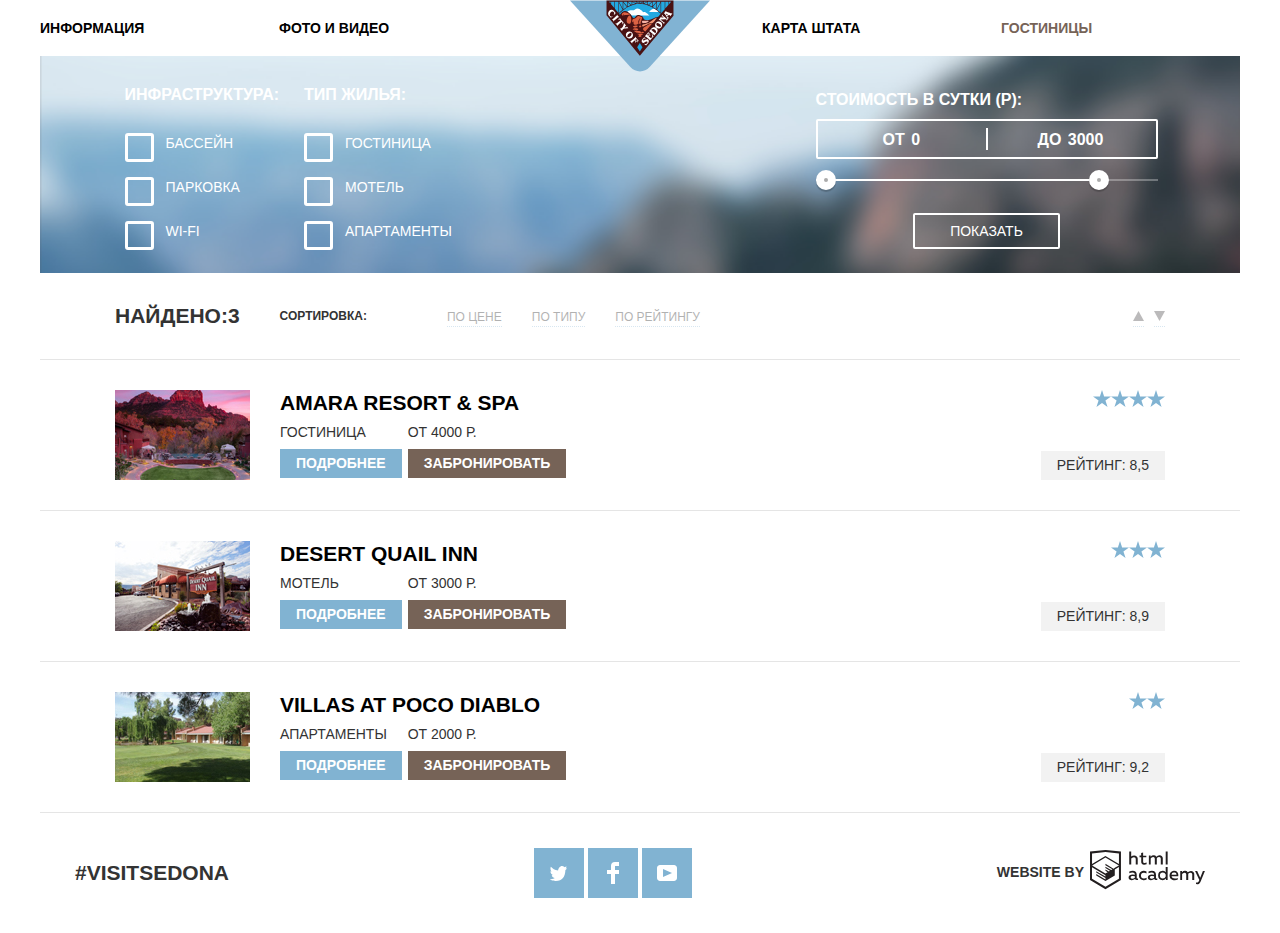
==== catalog.html @ 30e7d8c4 "очередные правки, добавил чутка js" ====
<!DOCTYPE html>
<html lang="ru">
  <head>
    <meta charset="utf-8">
    <title>HTML Academy: Седона</title>
    <link href="https://fonts.googleapis.com/css?family=PT+Sans:400,700&amp;subset=cyrillic" rel="stylesheet">
    <link href="css/normalize.css" rel="stylesheet">
    <link href="css/styles.css" rel="stylesheet">
  </head>
  <body>
	<header class="inner-header container">

		
			<nav class="main-navigation">
				<a href="index.html" class="main-header-logo">
						<img src="img/logo-sedona.svg" class="logo" width="140" height="72" alt="Логотип Седона">
					</a>
				<ul class="site-navigation">
					
					<li><a href="#">Информация</a></li>
					<li><a href="#">Фото и видео</a></li>
				
					<li><a href="#">Карта штата</a></li>
					<li ><a class="active">Гостиницы</a></li>
				</ul>
			</nav>
	</header>

	<main class="container">

		<section class="hotel-filter">
			<form class="filter-form" method="post" action="https://echo.htmlacademy.ru">
				<fieldset class="checkbox-list-one">
				<legend>Инфраструктура:</legend>
			
				<label for="pool">Бассейн
					<input class="visually-hidden" type="checkbox"  id="pool" name="pool">
					 <span class="checkbox-indicator"></span>
				</label>
				<label for="parking">Парковка
					<input class="visually-hidden" type="checkbox"  id="parking" name="parking">
					 <span class="checkbox-indicator"></span>
				</label>
					<label for="Wi-Fi">Wi-Fi
					<input class="visually-hidden" type="checkbox" id="Wi-Fi" name="Wi-Fi">
					 <span class="checkbox-indicator"></span>
				</label>	
				</fieldset>
				
			<fieldset class="checkbox-list-two">
				<legend>Тип жилья:</legend>

					<label for="hotels">Гостиница
						<input class="visually-hidden" type="checkbox"  id="hotels" name="hotels">
						<span class="checkbox-indicator"></span>
					</label>
					<label for="motels">Мотель
						<input class="visually-hidden" type="checkbox"  id="motels" name="motels">
						<span class="checkbox-indicator"></span>
					</label>
					<label for="apartments">Апартаменты
						<input class="visually-hidden" type="checkbox" id="apartments" name="apartments">
						<span class="checkbox-indicator"></span>
					</label>	
			</fieldset>
			<fieldset>
			<div class="filter-range">
				<div class="filter-range-title">Стоимость в сутки (р):</div>
			 	<div class="price-controls">
        			  <label class="min-price">от <input type="text" name="min-price" value="0"></label>
       				  <label class="max-price">до <input type="text" name="max-price" value="3000"></label>
      			</div>
      			<div class="range-controls">
        			<div class="scale">
          			<div class="bar"></div>
        			</div>
        			<div class="range-toggle range-toggle-min"></div>
        			<div class="range-toggle range-toggle-max"></div>
      			</div>
         <button class="btn-transparent" type="submit">Показать</button>
			</fieldset>
			</form>
		</section>

		<section class="filter-results ">
			
				<header class="sort-result">
					<h2>НАЙДЕНО:3</h2>
					<p>Сортировка:</p>
				<ul class="filter-meanings">
						<li><a href="#">По цене</a></li>
						<li><a href="#">По типу</a></li>
						<li><a href="#">По рейтингу</a></li>
						<li>
							<a href="#" class="increase" aria-label="По возрастанию">
								<svg xmlns="http://www.w3.org/2000/svg" width="11" height="10" viewBox="0 0 11 10">
									<path fill="#231F20" d="M5.5 0L0 10h11z"/>
								</svg>
							</a>
						</li>
						<li><a href="#" class="decrease" aria-label="По убыванию">
								<svg xmlns="http://www.w3.org/2000/svg" width="11" height="10" viewBox="0 0 11 10">
									<path fill="#231F20" d="M5.5 10L0 0h11"/>
								</svg>
							</a>
						</li>
					</ul>
					
						
					
				</header>
			
				
				<article class="hotel-card">
					<img src="img/amara-resort.jpg" width="135" height="90" alt="Amara resort & spa" />
				<div class="card-info">
					<h3 ><a href="#"> AMARA RESORT & SPA</a></h3>
					<div class="info-wrap">
						<div class="info-wrap_s">
							<span>Гостиница</span> 
							<a href="#" class="button-info button-blue">Подробнее</a>
						
						</div>
						<div class="info-wrap_s">
							<span>от 4000 р.</span>
							<a href="#" class="button-booking button-brown ">Забронировать</a>
						</div>
					</div>
				</div>
					<div class="rating">
						<div class="star" aria-label="four stars">
							<img src="img/star.svg" width="18" height="17" alt="Rating star">
							<img src="img/star.svg" width="18" height="17" alt="Rating star">
							<img src="img/star.svg" width="18" height="17" alt="Rating star">
							<img src="img/star.svg" width="18" height="17" alt="Rating star">
						</div>
					<span aria-label="rating 8.5">РЕЙТИНГ: 8,5</span>

					</div>
					
				
				</article>
				<article class="hotel-card">
					<img src="img/desert-quail.jpg"  width="135" height="90" alt="Desert quail inn" />
				<div class="card-info">
					<h3><a href="#"> DESERT QUAIL INN</a></h3>
					<div class="info-wrap">
						<div class="info-wrap_s">
						<span>Мотель</span>
						<a href="#" class="button-info button-blue">Подробнее</a>
						</div>
						<div class="info-wrap_s">
						 <span>от 3000 р.</span>
						<a href="#" class="button-booking button-brown ">Забронировать</a>
						</div>
					</div>
				</div>
					<div class="rating">
						<div class="star" aria-label="three stars">
							<img src="img/star.svg" width="18" height="17" alt="Rating star">
							<img src="img/star.svg" width="18" height="17" alt="Rating star">
							<img src="img/star.svg" width="18" height="17" alt="Rating star">
							
						</div>
					<span aria-label="rating 8.9">РЕЙТИНГ: 8,9</span>	
					</div>
					
				</article>
				<article class="hotel-card">
					<img src="img/villas-at-poco.jpg" width="135" height="90" alt="Villas at poco diablo" />
				<div class="card-info">
					<h3><a href="#"> VILLAS AT POCO DIABLO</a></h3>
					<div class="info-wrap">
						<div class="info-wrap_s">
						<span>Апартаменты</span>
						<a href="#" class="button-info button-blue">Подробнее</a>
						</div>
						<div class="info-wrap_s">
						 <span>от 2000 р.</span>
						<a href="#" class="button-booking button-brown ">Забронировать</a>
						</div>
					</div>
				</div>
					<div class="rating">
						<div class="star" aria-label="two stars">
							<img src="img/star.svg" width="18" height="17" alt="Rating star">
							<img src="img/star.svg" width="18" height="17" alt="Rating star">
						
						</div>
						<span aria-label="rating 9.2">РЕЙТИНГ: 9,2</span>
					</div>
					
				</article>
			</div>
			
		</section>

	</main>

	<footer class="inner-footer">
		<p class="tag">
			#VISITSEDONA
		</p>

			<div class="footer-social">
	<ul>
		<li >
			<a href="#" class="social-btn" aria-label="Twitter">
				
				<svg xmlns="http://www.w3.org/2000/svg" xmlns:xlink="http://www.w3.org/1999/xlink" width="17" height="15" viewBox="0 0 17 15">
					<path fill="#FFF" d="M10.95.144c1.685-.496 2.984.27 3.577 1.179.673-.231 1.331-.481 2.011-.708a2.345 2.345 0 0 1-.857 1.768c.685.17 1.304-.491 1.304-.491-.169 1-1.006 1.788-1.563 2.024-.231 6.75-3.175 11.217-10.077 11.082h-.446c-.41 0-4.164-.46-4.898-1.887 2.271.196 3.893-.422 4.693-1.177-.96-.3-2.679-.477-2.979-2.95.349.106.564.228 1.19.119C1.705 8.247.374 7.53.448 5.33c.285.328 1.067.536 1.34.472C1.085 5.561-.182 2.442.894.85c1.818 1.854 3.735 3.606 7.152 3.773C8.254 2.33 9.183.793 10.95.144z">
						
					</path>
				</svg>
			</a>
		</li>
				<li >
					<a href="#" class="social-btn" aria-label="Facebook">
						<svg xmlns="http://www.w3.org/2000/svg" width="12" height="22" viewBox="0 0 12 22">
							<path fill="#FFF" d="M12 4V0H8a4 4 0 0 0-4 4v4H0v4h4v10h4V12h4V8H8V4h4z"/>
						</svg>
					</a>
				</li>
				<li >
					<a href="#" class="social-btn" aria-label="Youtube">
						<svg xmlns="http://www.w3.org/2000/svg" xmlns:xlink="http://www.w3.org/1999/xlink" width="20" height="16" viewBox="0 0 20 16">
							<path fill="#FFF" d="M17 0H3C1.35 0 0 1.35 0 3v10c0 1.65 1.35 3 3 3h14c1.65 0 3-1.35 3-3V3c0-1.65-1.35-3-3-3zM6.027 11.998V4.002L15.014 8l-8.987 3.998z"/>
						</svg>

					</a>
				</li>
	</ul>
	</div>	
		<p class="footer-copyright">
			<span>WEBSITE BY</span>
			<a class="button-c" href="https://htmlacademy.ru/intensive/htmlcss">
				<svg id="Layer_1" data-name="Layer 1" xmlns="http://www.w3.org/2000/svg" viewBox="0 0 108.08 36.85">
					<title>logo-htmlacademy-small1</title>
					<path d="M44.61,26.88a2,2,0,0,0,.55-0.1v1.33a3.25,3.25,0,0,1-1.18.21,1.67,1.67,0,0,1-1.67-1,4.84,4.84,0,0,1-3.14,1.08c-1.51,0-2.91-.83-2.91-2.55,0-2.13,2-2.79,3.71-2.79a11.08,11.08,0,0,1,2.17.25v-0.3c0-1-.76-1.77-2.19-1.77a7.42,7.42,0,0,0-3,.64v-1.7a10.21,10.21,0,0,1,3.19-.55c2.36,0,3.81,1.12,3.81,3.65v3a0.54,0.54,0,0,0,.49.59h0.17Zm-6.44-1.13A1.35,1.35,0,0,0,39.63,27h0.11a3.39,3.39,0,0,0,2.41-1V24.58a9.72,9.72,0,0,0-1.81-.21c-1,0-2.16.33-2.16,1.38h0Zm12.36-6.11a5,5,0,0,1,2.57.64V22a4.08,4.08,0,0,0-2.3-.7,2.75,2.75,0,1,0,0,5.49,5,5,0,0,0,2.43-.64v1.71a6.27,6.27,0,0,1-2.76.57A4.21,4.21,0,0,1,46,24.51q0-.21,0-0.41a4.32,4.32,0,0,1,4.18-4.46h0.38Zm12.17,7.24a2,2,0,0,0,.55-0.1v1.33a3.25,3.25,0,0,1-1.18.21,1.67,1.67,0,0,1-1.67-1,4.84,4.84,0,0,1-3.14,1.08c-1.51,0-2.91-.83-2.91-2.55,0-2.13,2-2.79,3.71-2.79a11.08,11.08,0,0,1,2.17.25v-0.3c0-1-.76-1.77-2.19-1.77a7.42,7.42,0,0,0-3,.64v-1.7a10.21,10.21,0,0,1,3.19-.55c2.36,0,3.81,1.12,3.81,3.65v3a0.54,0.54,0,0,0,.49.59h0.17Zm-6.44-1.13A1.35,1.35,0,0,0,57.73,27h0.11a3.39,3.39,0,0,0,2.41-1V24.58a9.72,9.72,0,0,0-1.81-.21c-1.06,0-2.16.33-2.16,1.38h0ZM73,16V28.2H71.35V26.88a3.88,3.88,0,0,1-3.19,1.54,4.4,4.4,0,0,1,0-8.78,3.81,3.81,0,0,1,3,1.3V16H73Zm-4.53,5.22a2.76,2.76,0,1,0,0,5.52A2.86,2.86,0,0,0,71.15,25V23A2.91,2.91,0,0,0,68.49,21.27ZM79,19.64c3.31,0,4.46,2.68,3.92,5.09H76.7c0.21,1.5,1.67,2.11,3.19,2.11a6.11,6.11,0,0,0,2.64-.59v1.6a7.14,7.14,0,0,1-3,.57C77,28.42,74.78,27,74.78,24a4.18,4.18,0,0,1,4-4.39H79Zm0.09,1.54a2.28,2.28,0,0,0-2.44,2.1v0.06H81.3A2,2,0,0,0,79.13,21.18Zm5.73,7V19.87h1.65v1a3.81,3.81,0,0,1,2.78-1.27A2.86,2.86,0,0,1,91.89,21a4.12,4.12,0,0,1,2.91-1.33A3.06,3.06,0,0,1,98,23V28.2h-1.9V23.05a1.59,1.59,0,0,0-1.42-1.75H94.42a2.8,2.8,0,0,0-2.07,1.12V28.2h-1.9V23.05A1.59,1.59,0,0,0,89,21.31H88.8a3,3,0,0,0-2.21,1.29v5.63H84.86Zm21.31-8.33h1.9l-3.91,9.46c-0.9,2.17-2.09,2.86-3.35,2.86a4.76,4.76,0,0,1-1.1-.14V30.46a2.86,2.86,0,0,0,.85.12c0.9,0,1.58-.64,2.07-1.9l0.17-.42-4-8.4h2l2.86,6.29ZM38.73,1.46V6.22a3.81,3.81,0,0,1,2.7-1.14,3.25,3.25,0,0,1,3.44,3.4v5.15H43V8.72a1.81,1.81,0,0,0-1.61-2h-0.3a2.93,2.93,0,0,0-2.32,1.39v5.52h-1.9V1.46h1.9ZM49.94,2.31v3h3V6.91h-3v3.81c0,1.1.5,1.46,1.58,1.46a4.49,4.49,0,0,0,1.69-.33v1.6A6.8,6.8,0,0,1,51,13.8a2.55,2.55,0,0,1-2.86-2.74V6.89H46.58V5.26h1.5V2.74Zm5.4,11.31V5.28H57v1A3.81,3.81,0,0,1,59.77,5a2.86,2.86,0,0,1,2.6,1.33A4.12,4.12,0,0,1,65.28,5,3.06,3.06,0,0,1,68.44,8.4v5.21h-1.9V8.46a1.59,1.59,0,0,0-1.42-1.75H64.89a2.8,2.8,0,0,0-2.07,1.12v5.78h-1.9V8.46A1.59,1.59,0,0,0,59.5,6.71H59.27A3,3,0,0,0,57.06,8v5.63H55.34ZM71.17,1.45H73V13.6H71.17V1.45ZM14.71,0H14.55L0,1.54V28.21l14.55,8.66,14.55-8.66V1.54Zm12.5,27.1L14.55,34.64,1.9,27.12V16.18l12.59,7.5V25L5.86,19.9v1.31l8.68,5.21v1.39L5.87,22.65V24l8.68,5.21,8.75-5.24V18.31L27.2,16V27.12Zm0-12.53-3.48,2-1.6,1L14.51,13v1.31L21,18.23H21l-0.14.09-1,.54-5.37-3.2V17l4.24,2.52-1,.67-3.2-1.9v1.31l2.1,1.24L14.5,22.1,2,14.65,14.51,7.11Zm0-1.32L14.49,5.76,1.91,13.25v-10L14.56,1.92,27.21,3.25v10h0Z" transform="translate(0 -0.02)" fill="#231f20"/></svg>

			</a>
		</p>
	</footer>
  

  </body>
</html>
---- css/styles.css ----
body {
  margin: 0;
  padding: 0;

  font-family: "PT Sans Regular", Arial, sans-serif;
  font-size: 14px;
  line-height: 21px;
  font-weight: 400;
  color: #333333;
  text-transform: uppercase;

  background-color: #ffffff;
  background-position: top center;
  
  position: relative;
}

a {
  text-decoration: none;
}

.container {
  width: 1200px;
  margin: 0 auto;
  
}
.container-s {
	width: 1055px;
	margin: 0 auto;
}
.visually-hidden {
	display: none;
}
.main-index {
	margin-bottom: 0px;
}
.intro-welcome {

	display: flex;
	flex-direction: column;
	justify-content: center;
	align-items:center;
	min-height: 800px;
	background-image: url("../img/background-photo.jpg");
	background-size:  1200px;
	background-repeat: no-repeat;
	background-position: top center;
	margin-top:0;
	
}


.main-header-logo {
	position: absolute;
	top: 0;
	left: 50%;
	margin-left: -70px;


}
.main-navigation {
	
	background: #ffffff;

}
.site-navigation {
	
	
	
	margin: 0;
	width: 100%;
	list-style: none;
	display: flex;
	flex-direction: row;
	justify-content: space-between;

	
}	
ul.site-navigation {
	padding: 0;
}


.site-navigation a {
	color:#000000;
	font-size: 14px;
	line-height: 26px;
	
	font-weight: bold;

	display: flex;
	flex-direction: row;
	width:239px;
	min-height: 56px;
	
	align-items: center;
	text-align: center;

}
.site-navigation li:nth-child(3) {
	margin-left: auto;
}
.site-navigation li:nth-child(2) {
	margin-right: auto;
}



.site-navigation a:hover,
.site-navigation a:focus {
  background-color: #ffffff;
  color:#81b3d2;
}

.site-navigation a.active {
	color:#766357;
}

.intro-text {
	position: relative;
	padding-top: 59px;
		width: 100%;
	
	
	color: #000000;
	text-align: center;
	background-color: #FFF;
	padding-bottom: 56px;
	padding-top: 60px;



}
.intro-text p:first-child {
	font-size: 21px;
	line-height: 26px;
	font-weight: bold;
	width: 636px;
	margin: 0 auto;

}
.intro-text p:last-child {
	font-size: 14px;
	margin: 0 auto;
	margin-top: 26px;
	width: 550px;

}
.intro-text::before {
	content: "";
	width: 100%;
	min-height: 60px;
	position: absolute;
	top:-57px;
	left:0;
	background-image: url("../img/polygon.svg");
	background-position: top center;
	


}




.reasons {
	text-align: center;
}
.reason-img-one {
	flex-grow: 1;
	max-width: 800px;
	height: 100%;
}
.reason-img-one img,
.reason-img-two img {
	display: block;
}
.reason-img-two {
	max-width: 800px;
	height: 100%;
	order: -1;
}

.reasons-list {
	
	padding:0;
	margin:0;
	display: flex;
	flex-direction: row;
	justify-content: space-between;
	flex-wrap: wrap;
	
	list-style: none;
	
}
.reasons-item {
	position: relative;
	width: 100%;
	min-height: 256px;
	box-sizing: border-box;
	display: flex;
	justify-content: space-between;
	margin: 0 auto;
	
}
.reasons-item_s {
	width: 33.333333%;


}
.reasons-text {
	display: flex;
	flex-direction: column;
	justify-content: center;
	flex-wrap: wrap;
	align-items: center;
	align-self: center;
	max-width: 400px;

	box-sizing: border-box;
	margin: 0 auto;


}
.reasons-text h3 {	
	font-size: 21px;
	line-height: 21px;	
	align-self: center;

	max-width: 172px;
}
.reasons-text p {
	
	max-width: 320px;

}
.reasons-b {
	align-items:flex-end;
	min-height: 330px;
	padding-top: 140px;
	position: relative;

}

.hausing::before {
	position: absolute;
	width: 75px;
	min-height: 75px;
	left:163px;
	top: 90px;
	content:"";
	background-image:url("../img/icon-1.svg");
	background-repeat: no-repeat;
	background-position: center center;

}
.food::before {
	position: absolute;
	width: 75px;
	min-height: 75px;
	left:163px;
	top: 90px;
	content:"";
	background-image: url("../img/icon-3.svg");
	background-repeat: no-repeat;
	background-position: center center;
}
.souvenirs::before {
	position: absolute;
	width: 75px;
	min-height: 75px;
	left:163px;
	top: 90px;
	content:"";
	background-image: url("../img/icon-2.svg");
	background-repeat: no-repeat;
	background-position: center center;
}
.text-gray {
	background-color: #eeeeee;
}
.text-blue {
	background-color: #81b3d2;
	color:#ffffff;
}
.hotel-booking {
	padding-top: 54px;
	text-align: center;
	position: relative;
}
.hotel-booking h3 {
	font-size: 30px;
	margin-top: 0px;

}
.hotel-booking p {
	line-height: 24px;
	margin-bottom: 50px;
	
}
.hotel-booking p:first-child {
	margin-top: 55px;
}
.hotel-booking a {
	font-size: 21px;
	line-height: 26px;
	font-weight: bold;

}
.search-btn {
	display: inline-block;
	width: 568px;
    padding-top: 33px;
    padding-bottom: 33px;

}
.search-form {
	display: none;
	flex-direction: row;
	flex-wrap: wrap;
	line-height: 26px;
	font-weight: bold;
	width: 568px;
	position: absolute;
	top: 100%;
	margin-left: 316px;
	padding-right: 55px;
	padding-left: 55px;
	background-color: #fff;
	box-shadow: none;
	
	box-sizing: border-box;
}
.search-form label {
	display: flex;
	flex-direction: row;
	align-items:center;
	width: 100%;
	
}
.search-form_half {
	width: 50%
}


.field {
	box-sizing: border-box;
	padding-left: 6px;
	padding-right: 6px;
	padding-top: 6px;
	padding-bottom: 6px;
	font-weight: bold;
}
.field,
.field:hover {
	background: #f2f2f2;
}
.field:focus {
	background: #ffffff;
} 
.date-start-end  {
	box-sizing: border-box;
	width: 346px;
	min-height: 38px;
	box-shadow: none;
	border:none;
	margin-left: auto;
}
.number-of-people {
	width: 38px;
	min-height: 38px;
	padding-left: 57px;
    padding-right: 57px;
    margin-left: auto;
	box-shadow: none;
	border:none;
}
.number-of-people::before {
	content: "";
	position: absolute;
	width: 19px;
  	height: 3px;
}

.search-form p {
	width: 100%;
	display: flex;
	align-items: center;
}
.search-form p:last-of-type {
	display: flex;
	flex-direction: row;
	justify-content: flex-start;

}
.map img {
	width: 100%;
	height: auto;
}
.main-footer {
	display: flex;
	flex-direction: row;
	justify-content: space-between;
	align-items: center;
	min-height: 120px;
	padding-right: 75px;
	padding-left: 75px;

	position: absolute;
	left: 0;
	right: 0;
	bottom: 0;
	background-color: rgba(255, 255, 255, 0.9);

}

.inner-footer {
		display: flex;
	flex-direction: row;
	justify-content: space-between;
	align-items: center;
	min-height: 120px;
	padding-right: 75px;
	padding-left: 75px;
}
.tag {
	font-size: 21px;
	line-height: 26px;
	font-weight: bold;
	
}
.footer-copyright {
	display: flex;
	flex-direction: row;
	
  margin: 0;
 
}
.footer-copyright  span {
	display: inline-block;
	align-self: center;
	margin-right: 6px;
	font-weight: bold;
}
.footer-copyright a {
	display: inline-block;
	width: 115px;
}
.footer-social {
	width: 158px;
		text-align: center;
}
.footer-social ul  {
	padding: 0;
	margin: 0;
	display: flex;
	flex-direction: row;
	justify-content: space-between;
	flex-wrap: wrap;

	list-style: none;

}
.social-btn {
	width: 50px;
	height: 50px;
	box-sizing: border-box;
	display:flex;
	
	align-items: center;
	justify-content: center;
	
	background-color: #81b3d2;
}
.social-btn:hover {
	background-color: #669ec0;
}
.social-btn:active {
	background-color:#5496bd;

}
.social-btn path:active {
	fill: #88b6d1;
}
.button-c path:hover {
	fill:#81b3d2;
}
.button-c path:active {
	fill:#bdbbbc;
}
/*Catalog*/

.hotel-filter {
	background: #5b4d4a;
	background-image: url("../img/filter-bg.png");
	background-size:  cover;
	background-repeat: no-repeat;
	color: #ffffff;
	display: flex;
	flex-direction: row;
	overflow: hidden;
	max-height: 217px;
	
}
.filter-form {
	display: flex;
	flex-direction: row;
	width: 100%;
	margin-bottom: 30px;
	margin-left: 72px;
}
.filter-form fieldset {
	display: flex;
	flex-direction: column;
	margin-top: 28px;
	border:0 none;
}
.checkbox-list-one label {
	position: relative;
	margin-top: 23px;
	padding-left: 41px;
	cursor: pointer;
}
.checkbox-list-one input[type="checkbox"] + .checkbox-indicator {
  position: absolute;
  top: 0;
  left: 0;

  width: 23px;
  height: 23px;

  border: 3px solid #FFF; 
  border-radius: 3px;
}
.checkbox-list-two label {
	position: relative;
	margin-top: 23px;
	padding-left: 41px;
	cursor: pointer;
}
.checkbox-list-two input[type="checkbox"] + .checkbox-indicator {
  position: absolute;
  top: 0;
  left: 0;

  width: 23px;
  height: 23px;

  border: 3px solid #FFF; 
  border-radius: 3px;
}
.filter-form fieldset:last-child  {
	margin-left: auto;
	margin-right: 72px;

}

.filter-results {
	display: flex;
	flex-direction: column;
	align-items: center;

}
.filter-results header {
	display: flex;
	flex-direction: row;
	justify-content: center;
	
	width: 100%;
	min-height: 86px;

}
.hotel-filter legend {
	font-size: 16px;
	line-height: 21px;
	font-weight: bold;
}
.filter-range-title {
  margin-bottom: 9px;

  font-weight: 600;
  font-size: 16px;
  line-height: 21px;
}
.price-controls {
	width: 338px;
	position: relative;
  	height: 36px;
  	font-size: 0;
  	margin-bottom: 20px;
  	border: 2px solid #ffffff;
  	border-radius: 2px;
}
.price-controls::after {
  content: "";
  position: absolute;
  top: 50%;
  left: 50%;
  width: 2px;
  height: 22px;
  background: #ffffff;
  transform: translate(-50%, -50%);
}
.min-price,
.max-price {
	margin-top:7px;
}
.range-controls {
  position: relative;

  margin-bottom: 32px;
}
.range-controls .scale {
  height: 2px;

  background: rgba(255, 255, 255, 0.3);
}
.range-controls .bar {
  width: 80%;
  height: 2px;

  background: #ffffff;
}
.range-toggle {
  position: absolute;
  top: -9px;
  width: 4px;
  height: 4px;

  background: #ababab;
  border: 8px solid #ffffff;
  border-radius: 50%;
  box-shadow: 0 2px 1px 0 rgba(0, 1, 1, 0.2);
  cursor: pointer;
}
.range-toggle:hover {
  background: #1c4f80;
}
.range-toggle-min {
  left: 0;
}

.range-toggle-max {
  left: 80%;
}
.price-controls label {
  display: inline-block;

  font-size: 14px;
  line-height: 38px;
  vertical-align: top;

  cursor: pointer;
}
.price-controls .min-price,
.price-controls .max-price {
  width: 90px;
  padding-left: 65px;
}
.price-controls input {
  width: 50px;
  margin: 0;

  color: inherit;
  font: inherit;

  background: none;
  border: none;
}
.filter-range label {
	font-size: 16px;
	line-height: 21px;
	font-weight: bold;
}
.btn-transparent {
  display: block;
  margin: 0 auto;
  padding: 6px 35px;

  font-size: 14px;
  line-height: 20px;
  color: #ffffff;
  text-transform: uppercase;

  background: transparent;
  border: 2px solid #ffffff;
  border-radius: 2px;
  cursor: pointer;
}
.btn-transparent:hover {
  color: #000000;

  background: #ffffff;
}
.button-show {
	line-height: 21px;
	color: #ffffff;
	background: rgba(91, 77, 74, 0.7);
}
.button-show:hover,
.button-show:focus {
	background:#ffffff;
	color: #000000;
}
.sort-result {
	box-sizing: border-box;
	padding-left: 75px;
	padding-right: 75px;
}
.sort-result h2 {
	font-size: 21px;
	line-height: 26px;
	font-weight: bold;
	
	align-self: center;
}
.sort-result p {
	font-size: 12px;
	line-height: 18px;
	font-weight: bold;

	margin-left: 40px;
	margin-right: 40px;
	align-self: center;
}
.filter-meanings {
	list-style: none;
	display: flex;
	flex-direction: row;
	justify-content: space-around;
	width: 100%;
}
.filter-meanings li {
	margin-right: 30px;
	align-self: center;
}

.filter-meanings a:hover,
.filter-meanings a:focus {
  background-color: #ffffff;
  color:#81b3d2;
  opacity: 1;
  }

.filter-meanings li a {
	
	color: #000000;
	font-size: 12px;
	line-height: 18px;
	padding-bottom: 2px;
	border-bottom: 1px dotted #81b3d2 ;
	opacity: 0.3;
	transition: all 0.2s linear;
}
.filter-meanings li:nth-child(4) {
	margin-left: auto;
	margin-right: 10px;
	
}
.filter-meanings li:last-child {
	margin-right: 0px;
}
.filter-meanings li:nth-child(4) path:hover,
.filter-meanings li:last-child path:hover {
	fill: #000;
}
.filter-meanings li:nth-child(4) path:active,
.filter-meanings li:last-child path:active {
	fill: #81b3d2;
}

.filter-meanings li a:active {
	color: #000000;
}

.hotel-card {
	box-sizing: border-box;
	padding-left: 75px;
	padding-top: 30px;
	padding-bottom: 30px;
	padding-right: 75px;
}


article.hotel-card {
	width: 100%;
	border-top: 1px #e5e5e5 solid;
	display: flex;
	flex-direction: row;
}
article.hotel-card:last-child {
	border-bottom: 1px #e5e5e5 solid;
}
article.hotel-card img {

	align-self: center;
}
.hotel-card h3 a {
	font-size: 21px;
	line-height: 26px;
	color: #000000;

}
.hotel-card h3 a:hover {
	color:#81b3d2; 
}
.hotel-card h3 a:active {
	color: rgba(0, 0, 0, 0.3)
}
.card-info {

	
	margin-left: 30px;
}
.info-wrap {
	display: flex;
    flex-direction: row;
    margin-top: 0;
}
.info-wrap_s {
	display: flex;
    flex-direction: column;

}
.info-wrap_s:last-child {
	margin-left: 6px;
}
.info-wrap_s span {
	margin-bottom: 6px;
}
.card-info h3 {
	width: 100%;
	margin-top: 0;
	margin-bottom: 6px;
}
.card-info span:last-child{
	margin-left: 38px;
}
.rating {
	margin-left: auto;
	position: relative;
	display: flex;
	flex-direction: column;
	justify-content: space-between;
	flex-wrap: wrap;
	align-self: stretch;
}
.rating span {
	background-color: #f2f2f2;
	padding-top: 4px;
	padding-bottom: 4px;
	padding-right: 16px;
	padding-left: 16px;
}

.find-btn{
	border:none;
	font-size: 21px;
	line-height: 26px;
	width: 458px;
	margin: auto;
	margin-top: 40px;
	margin-bottom: 54px;
	padding-bottom: 14px;
	padding-left: 14px;
	padding-right: 14px;
	padding-top: 14px;
	box-shadow: none;
}	
	

.button-booking, 
.button-info {
	box-sizing: border-box;
	font-weight: bold;
	padding-top: 4px;
	padding-bottom: 4px;
	padding-right: 16px;
	padding-left: 16px;
}
.button-blue {
	background:#81b3d2;
	color:#ffffff; 
}
.button-blue:hover {
	background: #669ec0;
}
.button-blue:active {
	background:#5496bd;
	color: rgba(255, 255, 255, 0.3)
	
}
.button-brown {
	color: #ffffff;
	background: #766357;
	
}
.button-brown:hover {
	background: #604e43;
}
.button-brown:active {
	background:#503e33;
	color: rgba(255, 255, 255, 0.3)
}

.star {
	display: flex;
    flex-direction: row;
    justify-content: flex-end;

 
}
.search-form-show {
	display: flex;
}
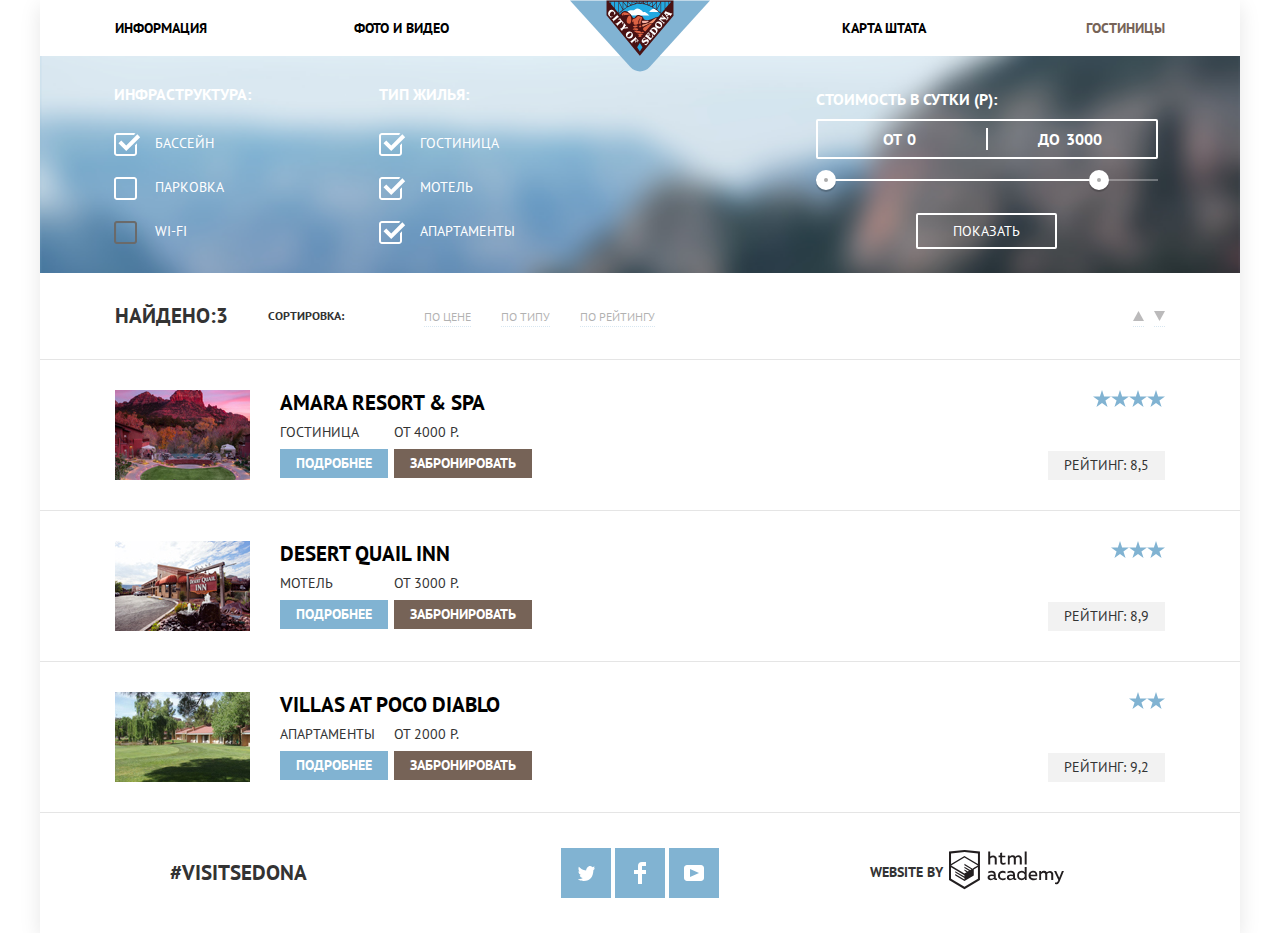
==== commit ace1a080: "проблемы с disabled" ====
--- a/catalog.html
+++ b/catalog.html
@@ -7,8 +7,8 @@
     <link href="css/normalize.css" rel="stylesheet">
     <link href="css/styles.css" rel="stylesheet">
   </head>
-  <body>
-	<header class="inner-header container">
+  <body class="container shadow">
+	<header class="inner-header">
 
 		
 			<nav class="main-navigation">
@@ -26,7 +26,7 @@
 			</nav>
 	</header>
 
-	<main class="container">
+	<main class="">
 
 		<section class="hotel-filter">
 			<form class="filter-form" method="post" action="https://echo.htmlacademy.ru">
@@ -34,7 +34,7 @@
 				<legend>Инфраструктура:</legend>
 			
 				<label for="pool">Бассейн
-					<input class="visually-hidden" type="checkbox"  id="pool" name="pool">
+					<input class="visually-hidden" type="checkbox"  id="pool" name="pool" checked>
 					 <span class="checkbox-indicator"></span>
 				</label>
 				<label for="parking">Парковка
@@ -42,7 +42,7 @@
 					 <span class="checkbox-indicator"></span>
 				</label>
 					<label for="Wi-Fi">Wi-Fi
-					<input class="visually-hidden" type="checkbox" id="Wi-Fi" name="Wi-Fi">
+					<input class="visually-hidden" type="checkbox" id="Wi-Fi" name="Wi-Fi" disabled>
 					 <span class="checkbox-indicator"></span>
 				</label>	
 				</fieldset>
@@ -51,15 +51,15 @@
 				<legend>Тип жилья:</legend>
 
 					<label for="hotels">Гостиница
-						<input class="visually-hidden" type="checkbox"  id="hotels" name="hotels">
+						<input class="visually-hidden" type="checkbox"  id="hotels" name="hotels" checked>
 						<span class="checkbox-indicator"></span>
 					</label>
 					<label for="motels">Мотель
-						<input class="visually-hidden" type="checkbox"  id="motels" name="motels">
+						<input class="visually-hidden" type="checkbox"  id="motels" name="motels" checked>
 						<span class="checkbox-indicator"></span>
 					</label>
 					<label for="apartments">Апартаменты
-						<input class="visually-hidden" type="checkbox" id="apartments" name="apartments">
+						<input class="visually-hidden" type="checkbox" id="apartments" name="apartments" checked>
 						<span class="checkbox-indicator"></span>
 					</label>	
 			</fieldset>
--- a/css/styles.css
+++ b/css/styles.css
@@ -2,7 +2,7 @@
   margin: 0;
   padding: 0;
 
-  font-family: "PT Sans Regular", Arial, sans-serif;
+  font-family: "PT Sans", Arial, sans-serif;
   font-size: 14px;
   line-height: 21px;
   font-weight: 400;
@@ -13,12 +13,16 @@
   background-position: top center;
   
   position: relative;
+
 }
 
 a {
   text-decoration: none;
 }
 
+.shadow {
+	 box-shadow: 0 6px 20px rgba(0,0,0,.1);
+}
 .container {
   width: 1200px;
   margin: 0 auto;
@@ -28,8 +32,22 @@
 	width: 1055px;
 	margin: 0 auto;
 }
-.visually-hidden {
-	display: none;
+.visually-hidden:not(:focus):not(:active),
+input[type="checkbox"].visually-hidden,
+input[type="radio"].visually-hidden {
+  position: absolute;
+
+  width: 1px;
+  height: 1px;
+  margin: -1px;
+  border: 0;
+  padding: 0;
+
+  white-space: nowrap;
+
+  clip-path: inset(100%);
+  clip: rect(0 0 0 0);
+  overflow: hidden;
 }
 .main-index {
 	margin-bottom: 0px;
@@ -40,16 +58,20 @@
 	flex-direction: column;
 	justify-content: center;
 	align-items:center;
-	min-height: 800px;
+	min-height: 469px;
 	background-image: url("../img/background-photo.jpg");
+	background-color: #81b3d2;
 	background-size:  1200px;
 	background-repeat: no-repeat;
 	background-position: top center;
 	margin-top:0;
 	
 }
-
-
+.intro-welcome img {
+	margin-bottom: 79px;
+    margin-top: 76px;
+
+}
 .main-header-logo {
 	position: absolute;
 	top: 0;
@@ -88,14 +110,14 @@
 	
 	font-weight: bold;
 
-	display: flex;
-	flex-direction: row;
+	display: inline-block;
+	padding-top: 15px;
+	padding-bottom: 15px;
 	width:239px;
 	min-height: 56px;
-	
-	align-items: center;
-	text-align: center;
-
+	vertical-align: middle;
+	text-align: inherit;
+	box-sizing: border-box;
 }
 .site-navigation li:nth-child(3) {
 	margin-left: auto;
@@ -104,7 +126,10 @@
 	margin-right: auto;
 }
 
-
+.site-navigation li:nth-child(3),
+.site-navigation li:last-child {
+	text-align: right;
+}
 
 .site-navigation a:hover,
 .site-navigation a:focus {
@@ -131,6 +156,9 @@
 
 
 }
+.intro {
+	box-sizing: border-box;
+}
 .intro-text p:first-child {
 	font-size: 21px;
 	line-height: 26px;
@@ -149,12 +177,14 @@
 .intro-text::before {
 	content: "";
 	width: 100%;
-	min-height: 60px;
+	min-height: 59px;
 	position: absolute;
-	top:-57px;
+	bottom:99%;
 	left:0;
 	background-image: url("../img/polygon.svg");
 	background-position: top center;
+	background-repeat: no-repeat;
+	z-index: 1;
 	
 
 
@@ -167,6 +197,8 @@
 	text-align: center;
 }
 .reason-img-one {
+	display: flex;
+	align-items: center;
 	flex-grow: 1;
 	max-width: 800px;
 	height: 100%;
@@ -176,6 +208,8 @@
 	display: block;
 }
 .reason-img-two {
+	display: flex;
+	align-items: center;
 	max-width: 800px;
 	height: 100%;
 	order: -1;
@@ -204,7 +238,7 @@
 	
 }
 .reasons-item_s {
-	width: 33.333333%;
+	width: 33.33333333333333333%;
 
 
 }
@@ -288,19 +322,26 @@
 	text-align: center;
 	position: relative;
 }
+
 .hotel-booking h3 {
 	font-size: 30px;
 	margin-top: 0px;
 
 }
 .hotel-booking p {
-	line-height: 24px;
+
+
+	line-height: 26px;
+	margin-bottom: 15px;
+	
+}
+p.hotel-booking-text {
 	margin-bottom: 50px;
-	
 }
 .hotel-booking p:first-child {
 	margin-top: 55px;
 }
+
 .hotel-booking a {
 	font-size: 21px;
 	line-height: 26px;
@@ -332,17 +373,30 @@
 	box-sizing: border-box;
 }
 .search-form label {
+	position: relative;
 	display: flex;
 	flex-direction: row;
 	align-items:center;
 	width: 100%;
 	
 }
+
 .search-form_half {
 	width: 50%
 }
 
-
+.search-form svg {
+	fill: #a9a9a9;
+	position: absolute;
+	left:428px;
+	cursor: pointer;
+}
+.search-form svg:hover  {
+	fill: #a9cbe0;
+}
+.search-form input[type="text"]:active + .search-form svg {
+	fill: #000;
+}
 .field {
 	box-sizing: border-box;
 	padding-left: 6px;
@@ -365,6 +419,7 @@
 	box-shadow: none;
 	border:none;
 	margin-left: auto;
+	padding-right: 32px;
 }
 .number-of-people {
 	width: 38px;
@@ -393,9 +448,11 @@
 	justify-content: flex-start;
 
 }
+
 .map img {
 	width: 100%;
 	height: auto;
+	display: block;
 }
 .main-footer {
 	display: flex;
@@ -403,8 +460,8 @@
 	justify-content: space-between;
 	align-items: center;
 	min-height: 120px;
-	padding-right: 75px;
-	padding-left: 75px;
+	padding-right: 130px;
+	padding-left: 130px;
 
 	position: absolute;
 	left: 0;
@@ -413,26 +470,30 @@
 	background-color: rgba(255, 255, 255, 0.9);
 
 }
-
+.inner-header {
+	padding-left: 75px;
+	padding-right: 75px;
+}
 .inner-footer {
 		display: flex;
 	flex-direction: row;
 	justify-content: space-between;
 	align-items: center;
 	min-height: 120px;
-	padding-right: 75px;
-	padding-left: 75px;
+	padding-right: 130px;
+	padding-left: 130px;
 }
 .tag {
 	font-size: 21px;
 	line-height: 26px;
 	font-weight: bold;
+	width: 240px;
 	
 }
 .footer-copyright {
 	display: flex;
 	flex-direction: row;
-	
+	width: 240px;
   margin: 0;
  
 }
@@ -493,6 +554,7 @@
 .hotel-filter {
 	background: #5b4d4a;
 	background-image: url("../img/filter-bg.png");
+	background-color: #81b3d2;
 	background-size:  cover;
 	background-repeat: no-repeat;
 	color: #ffffff;
@@ -514,6 +576,7 @@
 	flex-direction: column;
 	margin-top: 28px;
 	border:0 none;
+	padding-left: 0px;
 }
 .checkbox-list-one label {
 	position: relative;
@@ -521,16 +584,22 @@
 	padding-left: 41px;
 	cursor: pointer;
 }
-.checkbox-list-one input[type="checkbox"] + .checkbox-indicator {
+.checkbox-list-one input[type="checkbox"] + .checkbox-indicator::before {
+  content: "";
   position: absolute;
   top: 0;
   left: 0;
 
-  width: 23px;
+  width: 27px;
   height: 23px;
-
-  border: 3px solid #FFF; 
-  border-radius: 3px;
+  
+  background-image: url("../img/checkbox-off.svg");
+  background-repeat: no-repeat;
+
+  
+}
+.checkbox-list-two {
+	margin-left: 115px;
 }
 .checkbox-list-two label {
 	position: relative;
@@ -538,17 +607,47 @@
 	padding-left: 41px;
 	cursor: pointer;
 }
-.checkbox-list-two input[type="checkbox"] + .checkbox-indicator {
+.checkbox-list-two input[type="checkbox"] + .checkbox-indicator::before {
+	content: "";
   position: absolute;
   top: 0;
   left: 0;
 
-  width: 23px;
+  width: 27px;
   height: 23px;
 
-  border: 3px solid #FFF; 
-  border-radius: 3px;
-}
+  background-image: url("../img/checkbox-off.svg");
+  background-repeat: no-repeat;
+ }
+.checkbox-list-one input[type="checkbox"]:checked + .checkbox-indicator::before,
+.checkbox-list-two input[type="checkbox"]:checked + .checkbox-indicator::before {
+  content: "";
+
+  position: absolute;
+  top: 0;
+  left: 0;
+  width: 27px;
+  height: 23px;
+  
+  background-image: url("../img/checkbox-on.svg");
+  background-repeat: no-repeat;
+
+}
+.checkbox-list-one input[type="checkbox"]:disabled + .checkbox-indicator::before,
+.checkbox-list-two input[type="checkbox"]:disabled + .checkbox-indicator::before {
+  content: "";
+
+  position: absolute;
+  top: 0;
+  left: 0;
+  width: 27px;
+  height: 23px;
+  
+  background-image: url("../img/checkbox-off-disabled.svg");
+  background-repeat: no-repeat;
+
+}
+
 .filter-form fieldset:last-child  {
 	margin-left: auto;
 	margin-right: 72px;
@@ -844,6 +943,7 @@
 	justify-content: space-between;
 	flex-wrap: wrap;
 	align-self: stretch;
+	flex-shrink: 0;
 }
 .rating span {
 	background-color: #f2f2f2;
@@ -877,6 +977,7 @@
 	padding-bottom: 4px;
 	padding-right: 16px;
 	padding-left: 16px;
+	text-align: center;
 }
 .button-blue {
 	background:#81b3d2;
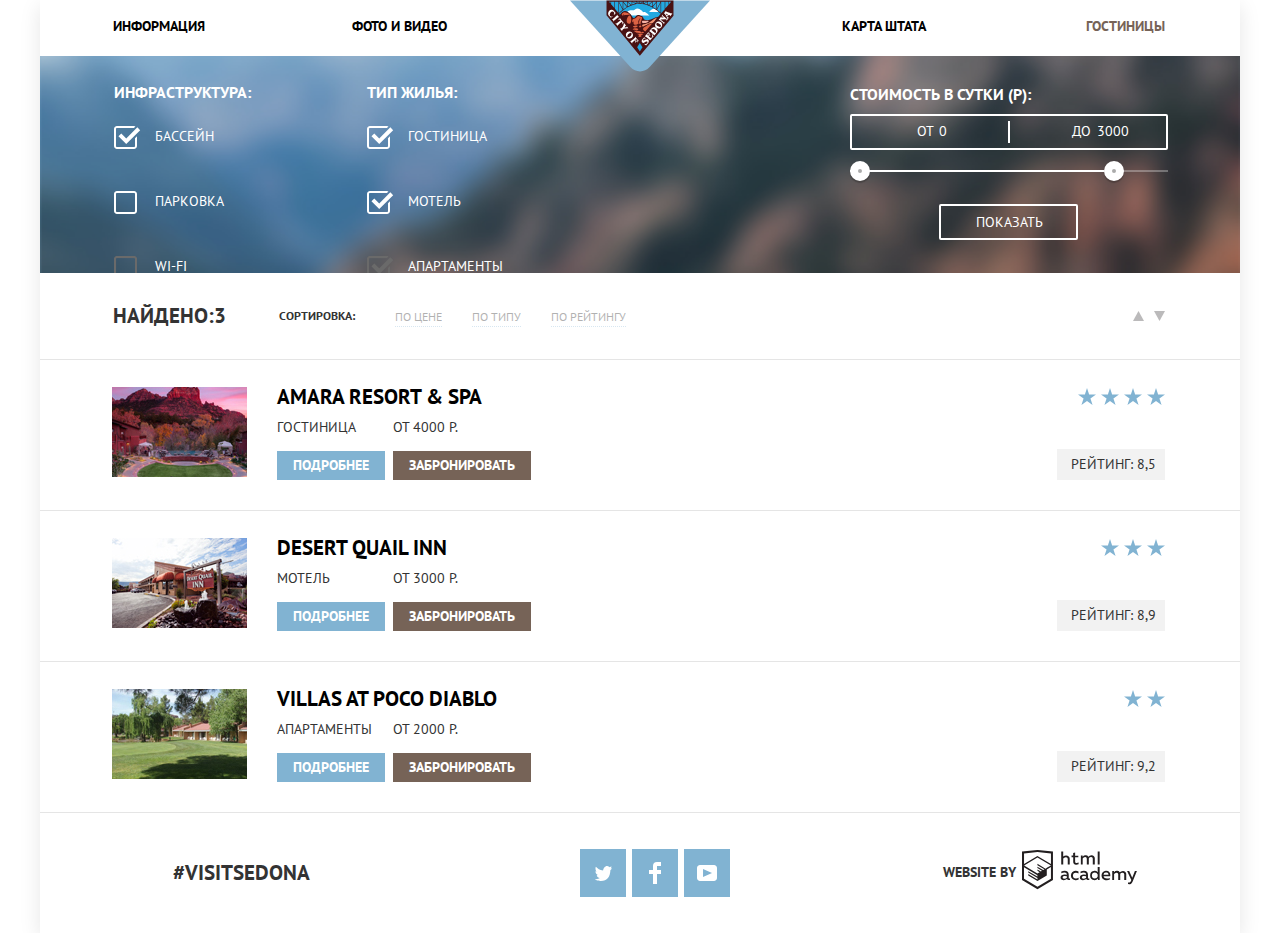
==== commit 9395330c: "прогнал через префиксер и валидатор" ====
--- a/catalog.html
+++ b/catalog.html
@@ -3,9 +3,9 @@
   <head>
     <meta charset="utf-8">
     <title>HTML Academy: Седона</title>
-    <link href="https://fonts.googleapis.com/css?family=PT+Sans:400,700&amp;subset=cyrillic" rel="stylesheet">
-    <link href="css/normalize.css" rel="stylesheet">
-    <link href="css/styles.css" rel="stylesheet">
+    <link href="https://fonts.googleapis.com/css?family=PT+Sans:400,700&amp;subset=cyrillic" rel="stylesheet" type="text/css">
+    <link href="css/normalize.css" rel="stylesheet" type="text/css">
+    <link href="css/style.css" rel="stylesheet" type="text/css">
   </head>
   <body class="container shadow">
 	<header class="inner-header">
@@ -30,7 +30,7 @@
 
 		<section class="hotel-filter">
 			<form class="filter-form" method="post" action="https://echo.htmlacademy.ru">
-				<fieldset class="checkbox-list-one">
+				<fieldset class="checkbox-list">
 				<legend>Инфраструктура:</legend>
 			
 				<label for="pool">Бассейн
@@ -47,7 +47,7 @@
 				</label>	
 				</fieldset>
 				
-			<fieldset class="checkbox-list-two">
+			<fieldset class="checkbox-list">
 				<legend>Тип жилья:</legend>
 
 					<label for="hotels">Гостиница
@@ -59,7 +59,7 @@
 						<span class="checkbox-indicator"></span>
 					</label>
 					<label for="apartments">Апартаменты
-						<input class="visually-hidden" type="checkbox" id="apartments" name="apartments" checked>
+						<input class="visually-hidden" type="checkbox" id="apartments" name="apartments" checked disabled>
 						<span class="checkbox-indicator"></span>
 					</label>	
 			</fieldset>
@@ -78,6 +78,7 @@
         			<div class="range-toggle range-toggle-max"></div>
       			</div>
          <button class="btn-transparent" type="submit">Показать</button>
+     		</div>
 			</fieldset>
 			</form>
 		</section>
@@ -88,17 +89,18 @@
 					<h2>НАЙДЕНО:3</h2>
 					<p>Сортировка:</p>
 				<ul class="filter-meanings">
-						<li><a href="#">По цене</a></li>
-						<li><a href="#">По типу</a></li>
-						<li><a href="#">По рейтингу</a></li>
-						<li>
+						<li class="filter-meanings-item"><a href="#">По цене</a></li>
+						<li class="filter-meanings-item"><a href="#">По типу</a></li>
+						<li class="filter-meanings-item"><a href="#">По рейтингу</a></li>
+						<li class="filter-meanings-item">
 							<a href="#" class="increase" aria-label="По возрастанию">
 								<svg xmlns="http://www.w3.org/2000/svg" width="11" height="10" viewBox="0 0 11 10">
 									<path fill="#231F20" d="M5.5 0L0 10h11z"/>
 								</svg>
 							</a>
 						</li>
-						<li><a href="#" class="decrease" aria-label="По убыванию">
+						<li class="filter-meanings-item">
+							<a href="#" class="decrease" aria-label="По убыванию">
 								<svg xmlns="http://www.w3.org/2000/svg" width="11" height="10" viewBox="0 0 11 10">
 									<path fill="#231F20" d="M5.5 10L0 0h11"/>
 								</svg>
@@ -114,7 +116,7 @@
 				<article class="hotel-card">
 					<img src="img/amara-resort.jpg" width="135" height="90" alt="Amara resort & spa" />
 				<div class="card-info">
-					<h3 ><a href="#"> AMARA RESORT & SPA</a></h3>
+					<h3 class="hotel-name"><a href="#"> AMARA RESORT & SPA</a></h3>
 					<div class="info-wrap">
 						<div class="info-wrap_s">
 							<span>Гостиница</span> 
@@ -143,7 +145,7 @@
 				<article class="hotel-card">
 					<img src="img/desert-quail.jpg"  width="135" height="90" alt="Desert quail inn" />
 				<div class="card-info">
-					<h3><a href="#"> DESERT QUAIL INN</a></h3>
+					<h3 class="hotel-name"><a href="#"> DESERT QUAIL INN</a></h3>
 					<div class="info-wrap">
 						<div class="info-wrap_s">
 						<span>Мотель</span>
@@ -169,7 +171,7 @@
 				<article class="hotel-card">
 					<img src="img/villas-at-poco.jpg" width="135" height="90" alt="Villas at poco diablo" />
 				<div class="card-info">
-					<h3><a href="#"> VILLAS AT POCO DIABLO</a></h3>
+					<h3 class="hotel-name"><a href="#"> VILLAS AT POCO DIABLO</a></h3>
 					<div class="info-wrap">
 						<div class="info-wrap_s">
 						<span>Апартаменты</span>
@@ -191,7 +193,7 @@
 					</div>
 					
 				</article>
-			</div>
+				
 			
 		</section>
 
@@ -233,7 +235,7 @@
 	</div>	
 		<p class="footer-copyright">
 			<span>WEBSITE BY</span>
-			<a class="button-c" href="https://htmlacademy.ru/intensive/htmlcss">
+			<a class="button-c" href="https://htmlacademy.ru/intensive/htmlcss" aria-label="html academy">
 				<svg id="Layer_1" data-name="Layer 1" xmlns="http://www.w3.org/2000/svg" viewBox="0 0 108.08 36.85">
 					<title>logo-htmlacademy-small1</title>
 					<path d="M44.61,26.88a2,2,0,0,0,.55-0.1v1.33a3.25,3.25,0,0,1-1.18.21,1.67,1.67,0,0,1-1.67-1,4.84,4.84,0,0,1-3.14,1.08c-1.51,0-2.91-.83-2.91-2.55,0-2.13,2-2.79,3.71-2.79a11.08,11.08,0,0,1,2.17.25v-0.3c0-1-.76-1.77-2.19-1.77a7.42,7.42,0,0,0-3,.64v-1.7a10.21,10.21,0,0,1,3.19-.55c2.36,0,3.81,1.12,3.81,3.65v3a0.54,0.54,0,0,0,.49.59h0.17Zm-6.44-1.13A1.35,1.35,0,0,0,39.63,27h0.11a3.39,3.39,0,0,0,2.41-1V24.58a9.72,9.72,0,0,0-1.81-.21c-1,0-2.16.33-2.16,1.38h0Zm12.36-6.11a5,5,0,0,1,2.57.64V22a4.08,4.08,0,0,0-2.3-.7,2.75,2.75,0,1,0,0,5.49,5,5,0,0,0,2.43-.64v1.71a6.27,6.27,0,0,1-2.76.57A4.21,4.21,0,0,1,46,24.51q0-.21,0-0.41a4.32,4.32,0,0,1,4.18-4.46h0.38Zm12.17,7.24a2,2,0,0,0,.55-0.1v1.33a3.25,3.25,0,0,1-1.18.21,1.67,1.67,0,0,1-1.67-1,4.84,4.84,0,0,1-3.14,1.08c-1.51,0-2.91-.83-2.91-2.55,0-2.13,2-2.79,3.71-2.79a11.08,11.08,0,0,1,2.17.25v-0.3c0-1-.76-1.77-2.19-1.77a7.42,7.42,0,0,0-3,.64v-1.7a10.21,10.21,0,0,1,3.19-.55c2.36,0,3.81,1.12,3.81,3.65v3a0.54,0.54,0,0,0,.49.59h0.17Zm-6.44-1.13A1.35,1.35,0,0,0,57.73,27h0.11a3.39,3.39,0,0,0,2.41-1V24.58a9.72,9.72,0,0,0-1.81-.21c-1.06,0-2.16.33-2.16,1.38h0ZM73,16V28.2H71.35V26.88a3.88,3.88,0,0,1-3.19,1.54,4.4,4.4,0,0,1,0-8.78,3.81,3.81,0,0,1,3,1.3V16H73Zm-4.53,5.22a2.76,2.76,0,1,0,0,5.52A2.86,2.86,0,0,0,71.15,25V23A2.91,2.91,0,0,0,68.49,21.27ZM79,19.64c3.31,0,4.46,2.68,3.92,5.09H76.7c0.21,1.5,1.67,2.11,3.19,2.11a6.11,6.11,0,0,0,2.64-.59v1.6a7.14,7.14,0,0,1-3,.57C77,28.42,74.78,27,74.78,24a4.18,4.18,0,0,1,4-4.39H79Zm0.09,1.54a2.28,2.28,0,0,0-2.44,2.1v0.06H81.3A2,2,0,0,0,79.13,21.18Zm5.73,7V19.87h1.65v1a3.81,3.81,0,0,1,2.78-1.27A2.86,2.86,0,0,1,91.89,21a4.12,4.12,0,0,1,2.91-1.33A3.06,3.06,0,0,1,98,23V28.2h-1.9V23.05a1.59,1.59,0,0,0-1.42-1.75H94.42a2.8,2.8,0,0,0-2.07,1.12V28.2h-1.9V23.05A1.59,1.59,0,0,0,89,21.31H88.8a3,3,0,0,0-2.21,1.29v5.63H84.86Zm21.31-8.33h1.9l-3.91,9.46c-0.9,2.17-2.09,2.86-3.35,2.86a4.76,4.76,0,0,1-1.1-.14V30.46a2.86,2.86,0,0,0,.85.12c0.9,0,1.58-.64,2.07-1.9l0.17-.42-4-8.4h2l2.86,6.29ZM38.73,1.46V6.22a3.81,3.81,0,0,1,2.7-1.14,3.25,3.25,0,0,1,3.44,3.4v5.15H43V8.72a1.81,1.81,0,0,0-1.61-2h-0.3a2.93,2.93,0,0,0-2.32,1.39v5.52h-1.9V1.46h1.9ZM49.94,2.31v3h3V6.91h-3v3.81c0,1.1.5,1.46,1.58,1.46a4.49,4.49,0,0,0,1.69-.33v1.6A6.8,6.8,0,0,1,51,13.8a2.55,2.55,0,0,1-2.86-2.74V6.89H46.58V5.26h1.5V2.74Zm5.4,11.31V5.28H57v1A3.81,3.81,0,0,1,59.77,5a2.86,2.86,0,0,1,2.6,1.33A4.12,4.12,0,0,1,65.28,5,3.06,3.06,0,0,1,68.44,8.4v5.21h-1.9V8.46a1.59,1.59,0,0,0-1.42-1.75H64.89a2.8,2.8,0,0,0-2.07,1.12v5.78h-1.9V8.46A1.59,1.59,0,0,0,59.5,6.71H59.27A3,3,0,0,0,57.06,8v5.63H55.34ZM71.17,1.45H73V13.6H71.17V1.45ZM14.71,0H14.55L0,1.54V28.21l14.55,8.66,14.55-8.66V1.54Zm12.5,27.1L14.55,34.64,1.9,27.12V16.18l12.59,7.5V25L5.86,19.9v1.31l8.68,5.21v1.39L5.87,22.65V24l8.68,5.21,8.75-5.24V18.31L27.2,16V27.12Zm0-12.53-3.48,2-1.6,1L14.51,13v1.31L21,18.23H21l-0.14.09-1,.54-5.37-3.2V17l4.24,2.52-1,.67-3.2-1.9v1.31l2.1,1.24L14.5,22.1,2,14.65,14.51,7.11Zm0-1.32L14.49,5.76,1.91,13.25v-10L14.56,1.92,27.21,3.25v10h0Z" transform="translate(0 -0.02)" fill="#231f20"/></svg>
--- a/css/style.css
+++ b/css/style.css
@@ -0,0 +1,1331 @@
+body {
+  margin: 0;
+  padding: 0;
+
+  font-family: "PT Sans", Arial, sans-serif;
+  font-size: 14px;
+  line-height: 21px;
+  font-weight: 400;
+  color: #333333;
+  text-transform: uppercase;
+
+  background-color: #ffffff;
+  background-position: top center;
+  
+  position: relative;
+
+}
+
+a {
+  text-decoration: none;
+}
+
+.shadow {
+	 box-shadow: 0 6px 20px rgba(0,0,0,.1);
+}
+.container {
+  width: 1200px;
+  margin: 0 auto;
+  
+}
+.container-s {
+	width: 1055px;
+	margin: 0 auto;
+}
+.visually-hidden:not(:focus):not(:active),
+input[type="checkbox"].visually-hidden,
+input[type="radio"].visually-hidden {
+  position: absolute;
+
+  width: 1px;
+  height: 1px;
+  margin: -1px;
+  border: 0;
+  padding: 0;
+
+  white-space: nowrap;
+
+  -webkit-clip-path: inset(100%);
+
+          clip-path: inset(100%);
+  clip: rect(0 0 0 0);
+  overflow: hidden;
+}
+.main-index {
+	margin-bottom: 0px;
+}
+.intro-welcome {
+
+	display: -webkit-box;
+
+	display: -ms-flexbox;
+
+	display: flex;
+	-webkit-box-orient: vertical;
+	-webkit-box-direction: normal;
+	    -ms-flex-direction: column;
+	        flex-direction: column;
+	-webkit-box-pack: center;
+	    -ms-flex-pack: center;
+	        justify-content: center;
+	-webkit-box-align:center;
+	    -ms-flex-align:center;
+	        align-items:center;
+	min-height: 469px;
+	background-image: url("../img/background-photo.jpg");
+	background-color: #81b3d2;
+	background-size:  1200px;
+	background-repeat: no-repeat;
+	background-position: 50% 28%;
+	margin-top:0;
+	
+}
+.intro-welcome img {
+	margin-bottom: 79px;
+    margin-top: 76px;
+
+}
+.main-header-logo {
+	position: absolute;
+	top: 0;
+	left: 50%;
+	margin-left: -70px;
+
+
+}
+.main-navigation {
+	
+	background: #ffffff;
+
+}
+.site-navigation {
+	
+	
+	
+	margin: 0;
+	width: 100%;
+	list-style: none;
+	display: -webkit-box;
+	display: -ms-flexbox;
+	display: flex;
+	-webkit-box-orient: horizontal;
+	-webkit-box-direction: normal;
+	    -ms-flex-direction: row;
+	        flex-direction: row;
+	-webkit-box-pack: justify;
+	    -ms-flex-pack: justify;
+	        justify-content: space-between;
+
+	
+}	
+ul.site-navigation {
+	padding: 0;
+}
+
+
+.site-navigation a {
+	color:#000000;
+	font-size: 14px;
+	line-height: 26px;
+	
+	font-weight: bold;
+
+	display: inline-block;
+	padding-top: 13px;
+	padding-bottom: 15px;
+	width:239px;
+	min-height: 56px;
+	vertical-align: middle;
+	text-align: inherit;
+	box-sizing: border-box;
+}
+.site-navigation li:nth-child(3) {
+	margin-left: auto;
+}
+.site-navigation li:nth-child(2) {
+	margin-right: auto;
+}
+
+.site-navigation li:nth-child(3),
+.site-navigation li:last-child {
+	text-align: right;
+}
+
+.site-navigation a:hover,
+.site-navigation a:focus {
+  background-color: #ffffff;
+  color:#81b3d2;
+}
+
+.site-navigation a.active {
+	color:#766357;
+}
+
+.intro-text {
+	position: relative;
+	padding-top: 59px;
+		width: 100%;
+	
+	
+	color: #000000;
+	text-align: center;
+	background-color: #FFF;
+	padding-bottom: 54px;
+	padding-top: 60px;
+
+
+
+}
+.intro {
+	box-sizing: border-box;
+}
+.intro-text p:first-child {
+	font-size: 21px;
+	line-height: 26px;
+	font-weight: bold;
+	width: 600px;
+	margin: 0 auto;
+
+}
+.intro-text p:last-child {
+	font-size: 14px;
+	margin: 0 auto;
+	margin-top:30px;
+	width: 490px;
+
+}
+.intro-text:before {
+	content: "";
+	width: 100%;
+	min-height: 59px;
+	position: absolute;
+	bottom:98%;
+	left:0;
+	background-image: url("../img/polygon.svg");
+	background-position: top center;
+	background-repeat: no-repeat;
+	z-index: 1;
+	
+
+
+}
+
+
+
+
+.reasons {
+	text-align: center;
+}
+.reason-img-one {
+	display: -webkit-box;
+	display: -ms-flexbox;
+	display: flex;
+	-webkit-box-align: center;
+	    -ms-flex-align: center;
+	        align-items: center;
+	-webkit-box-flex: 1;
+	    -ms-flex-positive: 1;
+	        flex-grow: 1;
+	max-width: 800px;
+	height: 100%;
+}
+.reason-img-one img,
+.reason-img-two img {
+	display: block;
+}
+.reason-img-two {
+	display: -webkit-box;
+	display: -ms-flexbox;
+	display: flex;
+	-webkit-box-align: center;
+	    -ms-flex-align: center;
+	        align-items: center;
+	max-width: 800px;
+	height: 100%;
+	-webkit-box-ordinal-group: 0;
+	    -ms-flex-order: -1;
+	        order: -1;
+}
+
+.reasons-list {
+	
+	padding:0;
+	margin:0;
+	display: -webkit-box;
+	display: -ms-flexbox;
+	display: flex;
+	-webkit-box-orient: horizontal;
+	-webkit-box-direction: normal;
+	    -ms-flex-direction: row;
+	        flex-direction: row;
+	-webkit-box-pack: justify;
+	    -ms-flex-pack: justify;
+	        justify-content: space-between;
+	-ms-flex-wrap: wrap;
+	    flex-wrap: wrap;
+	
+	list-style: none;
+	
+}
+.reasons-item {
+	position: relative;
+	width: 100%;
+	min-height: 256px;
+	box-sizing: border-box;
+	display: -webkit-box;
+	display: -ms-flexbox;
+	display: flex;
+	-webkit-box-pack: justify;
+	    -ms-flex-pack: justify;
+	        justify-content: space-between;
+	margin: 0 auto;
+	
+}
+.reasons-item_s {
+	width: 33.33333333333333333%;
+
+
+}
+.reasons-text {
+	display: -webkit-box;
+	display: -ms-flexbox;
+	display: flex;
+	-webkit-box-orient: vertical;
+	-webkit-box-direction: normal;
+	    -ms-flex-direction: column;
+	        flex-direction: column;
+	-webkit-box-pack: center;
+	    -ms-flex-pack: center;
+	        justify-content: center;
+	-ms-flex-wrap: wrap;
+	    flex-wrap: wrap;
+	-webkit-box-align: center;
+	    -ms-flex-align: center;
+	        align-items: center;
+	-ms-flex-item-align: center;
+	    align-self: center;
+	max-width: 400px;
+
+	box-sizing: border-box;
+	margin: 0 auto;
+
+
+}
+.reasons-text h3 {	
+	font-size: 21px;
+	line-height: 21px;	
+	-ms-flex-item-align: center;	
+	    -ms-grid-row-align: center;	
+	    align-self: center;
+	    margin-top: 0px;
+	max-width: 151px;
+}
+.reasons-text p {
+	margin-top: 5px;
+	max-width: 305px;
+
+}
+.reasons-b {
+	-webkit-box-align:end;
+	    -ms-flex-align:end;
+	        -ms-grid-row-align:flex-end;
+	    align-items:flex-end;
+	min-height: 330px;
+	padding-top: 90px;
+	position: relative;
+
+}
+
+.hausing:before {
+	position: absolute;
+	width: 75px;
+	min-height: 75px;
+	left:163px;
+	top: 56px;
+	content:"";
+	background-image:url("../img/icon-1.svg");
+	background-repeat: no-repeat;
+	background-position: center center;
+
+}
+.food:before {
+	position: absolute;
+	width: 75px;
+	min-height: 75px;
+	left:163px;
+	top: 56px;
+	content:"";
+	background-image: url("../img/icon-3.svg");
+	background-repeat: no-repeat;
+	background-position: center center;
+}
+.souvenirs:before {
+	position: absolute;
+	width: 75px;
+	min-height: 75px;
+	left:163px;
+	top: 56px;
+	content:"";
+	background-image: url("../img/icon-2.svg");
+	background-repeat: no-repeat;
+	background-position: center center;
+}
+.text-gray {
+	background-color: #eeeeee;
+}
+.text-blue {
+	background-color: #81b3d2;
+	color:#ffffff;
+}
+.hotel-booking {
+	padding-top: 54px;
+	text-align: center;
+	position: relative;
+}
+
+.hotel-booking h3 {
+	font-size: 30px;
+	margin-top: 0px;
+
+}
+.hotel-booking p {
+
+
+	line-height: 26px;
+	margin-bottom: 15px;
+	
+}
+p.hotel-booking-text {
+	margin-bottom: 46px;
+}
+.hotel-booking p:first-child {
+	margin-top: 55px;
+}
+
+.hotel-booking a {
+	font-size: 21px;
+	line-height: 26px;
+	font-weight: bold;
+	padding-bottom: 30px;
+    padding-top: 30px;
+
+}
+.search-btn {
+	display: inline-block;
+	vertical-align: middle;
+	width: 568px;
+    padding-top: 33px;
+    padding-bottom: 33px;
+    cursor: pointer;
+
+}
+
+.search-form {
+	display: -webkit-box;
+	display: -ms-flexbox;
+	display: flex;
+	-webkit-box-orient: horizontal;
+	-webkit-box-direction: normal;
+	    -ms-flex-direction: row;
+	        flex-direction: row;
+	-ms-flex-wrap: wrap;
+	    flex-wrap: wrap;
+	line-height: 26px;
+	font-weight: bold;
+	width: 568px;
+	position: absolute;
+	top: 100%;
+	margin-left: 316px;
+	padding-right: 55px;
+	padding-left: 55px;
+	background-color: #fff;
+	box-shadow: none;
+	
+	box-sizing: border-box;
+}
+.search-form_half {
+	width: 50%;
+	display: -webkit-box;
+	display: -ms-flexbox;
+	display: flex;
+	-webkit-box-align: center;
+	    -ms-flex-align: center;
+	        align-items: center;
+
+}
+
+.search-form_l {
+	position: relative;
+	display: -webkit-box;
+	display: -ms-flexbox;
+	display: flex;
+	-webkit-box-orient: horizontal;
+	-webkit-box-direction: normal;
+	    -ms-flex-direction: row;
+	        flex-direction: row;
+	-webkit-box-align:center;
+	    -ms-flex-align:center;
+	        align-items:center;
+	width: 100%;
+	
+}
+.counter-wrap {
+	width: 100%;
+	display: -webkit-box;
+	display: -ms-flexbox;
+	display: flex;
+	-webkit-box-orient: horizontal;
+	-webkit-box-direction: normal;
+	    -ms-flex-direction: row;
+	        flex-direction: row;
+	-ms-flex-wrap: wrap;
+	    flex-wrap: wrap;
+	-webkit-box-align: center;
+	    -ms-flex-align: center;
+	        align-items: center;
+	margin-top: 16px;
+}
+
+.children {
+	margin-left: 53px;
+}
+
+.search-form svg {
+	fill: #a9a9a9;
+	position: absolute;
+	left:428px;
+	cursor: pointer;
+}
+.search-form svg:hover  {
+	fill: #000;
+}
+.search-form svg:active  {
+	fill: #a9cbe0; 
+}
+input[type="text"]:focus + svg {
+	fill: #000;
+}
+.field {
+	box-sizing: border-box;
+	padding-left: 6px;
+	padding-right: 6px;
+	padding-top: 6px;
+	padding-bottom: 6px;
+	font-weight: bold;
+	
+}
+.field,
+.field:hover {
+	background: #f2f2f2;
+}
+.field:focus {
+	background: #ffffff;
+} 
+.date-start-end  {
+	box-sizing: border-box;
+	width: 346px;
+	min-height: 38px;
+	box-shadow: none;
+	border:none;
+	margin-left: auto;
+	padding-right: 32px;
+}
+.date-start-end:focus + path {
+	fill: #000;
+}
+.number-of-people {
+	width: 38px;
+	min-height: 38px;
+
+    text-align: center;
+	box-shadow: none;
+	border:none;
+}
+
+
+.search-form p {
+	width: 100%;
+	display: -webkit-box;
+	display: -ms-flexbox;
+	display: flex;
+	-webkit-box-align: center;
+	    -ms-flex-align: center;
+	        align-items: center;
+}
+
+.search-wrap {
+	margin-left: auto;
+	width: 114px;
+	box-sizing: border-box;
+	display: -webkit-box;
+	display: -ms-flexbox;
+	display: flex;
+	-webkit-box-orient: horizontal;
+	-webkit-box-direction: normal;
+	    -ms-flex-direction: row;
+	        flex-direction: row;
+
+}
+.btn-plus, 
+.btn-minus {
+	position: relative;
+	box-sizing: border-box;
+	border:none;
+	width: 38px;
+	height: 38px;
+	background-color:#f2f2f2;
+	background-repeat: no-repeat;
+	background-position: center center;
+	cursor: pointer;
+}
+.btn-plus:before,
+.btn-plus:after,
+.btn-minus:before {
+  content: "";
+
+  position: absolute;
+  left: 13px;
+  top: 18px;
+
+  width: 11px;
+  height: 3px;
+
+  background-color: #a9a9a9;
+}
+
+.btn-plus:before {
+  -webkit-transform: rotate(90deg);
+          transform: rotate(90deg);
+}
+button[type="button"]:hover + .btn-plus:before {
+	background-color: #000;
+}
+
+
+.map img {
+	width: 100%;
+	height: auto;
+	display: block;
+}
+.main-footer {
+	display: -webkit-box;
+	display: -ms-flexbox;
+	display: flex;
+	-webkit-box-orient: horizontal;
+	-webkit-box-direction: normal;
+	    -ms-flex-direction: row;
+	        flex-direction: row;
+	-webkit-box-pack: justify;
+	    -ms-flex-pack: justify;
+	        justify-content: space-between;
+	-webkit-box-align: center;
+	    -ms-flex-align: center;
+	        align-items: center;
+	min-height: 120px;
+    padding-right: 55px;
+    padding-left: 80px;
+
+	position: absolute;
+	left: 0;
+	right: 0;
+	bottom: 0;
+	background-color: rgba(255, 255, 255, 0.9);
+
+}
+.inner-header {
+	padding-left: 73px;
+	padding-right: 75px;
+}
+.inner-footer {
+		display: -webkit-box;
+		display: -ms-flexbox;
+		display: flex;
+	-webkit-box-orient: horizontal;
+	-webkit-box-direction: normal;
+	    -ms-flex-direction: row;
+	        flex-direction: row;
+	-webkit-box-pack: justify;
+	    -ms-flex-pack: justify;
+	        justify-content: space-between;
+	-webkit-box-align: center;
+	    -ms-flex-align: center;
+	        align-items: center;
+	min-height: 120px;
+	padding-right: 57px;
+    padding-left: 81px;
+
+}
+.tag {
+	font-size: 21px;
+	line-height: 26px;
+	font-weight: bold;
+	width: 240px;
+	text-align: center;
+	
+}
+.footer-copyright {
+	display: -webkit-box;
+	display: -ms-flexbox;
+	display: flex;
+	-webkit-box-orient: horizontal;
+	-webkit-box-direction: normal;
+	    -ms-flex-direction: row;
+	        flex-direction: row;
+	width: 240px;
+  margin: 0;
+ 
+}
+.footer-copyright  span {
+	display: inline-block;
+	-ms-flex-item-align: center;
+	    -ms-grid-row-align: center;
+	    align-self: center;
+	margin-right: 6px;
+	font-weight: bold;
+}
+.footer-copyright a {
+	display: inline-block;
+	width: 115px;
+}
+.footer-social {
+	
+		text-align: center;
+}
+.footer-social ul  {
+	padding: 0;
+	margin: 0;
+	display: -webkit-box;
+	display: -ms-flexbox;
+	display: flex;
+	-webkit-box-orient: horizontal;
+	-webkit-box-direction: normal;
+	    -ms-flex-direction: row;
+	        flex-direction: row;
+	-webkit-box-pack: justify;
+	    -ms-flex-pack: justify;
+	        justify-content: space-between;
+	-ms-flex-wrap: wrap;
+	    flex-wrap: wrap;
+
+	list-style: none;
+
+}
+.footer-social a {
+	margin-left:6px;
+}
+.social-btn {
+	width: 46px;
+	height: 48px;
+	box-sizing: border-box;
+	display:-webkit-box;
+	display:-ms-flexbox;
+	display:flex;
+	
+	-webkit-box-align: center;
+	
+	    -ms-flex-align: center;
+	
+	        align-items: center;
+	-webkit-box-pack: center;
+	    -ms-flex-pack: center;
+	        justify-content: center;
+	
+	background-color: #81b3d2;
+}
+.social-btn:hover {
+	background-color: #669ec0;
+}
+.social-btn:active {
+	background-color:#5496bd;
+
+}
+.social-btn path:active {
+	fill: #88b6d1;
+}
+.button-c path:hover {
+	fill:#81b3d2;
+}
+.button-c path:active {
+	fill:#bdbbbc;
+}
+/*Catalog*/
+
+.hotel-filter {
+	background: #5b4d4a;
+	background-image: url("../img/filter-bg.png");
+	background-color: #81b3d2;
+	background-size:  cover;
+	background-position: 50% 34%;
+	background-repeat: no-repeat;
+	color: #ffffff;
+	display: -webkit-box;
+	display: -ms-flexbox;
+	display: flex;
+	-webkit-box-orient: horizontal;
+	-webkit-box-direction: normal;
+	    -ms-flex-direction: row;
+	        flex-direction: row;
+	overflow: hidden;
+	max-height: 217px;
+	
+}
+.filter-form {
+	display: -webkit-box;
+	display: -ms-flexbox;
+	display: flex;
+	-webkit-box-orient: horizontal;
+	-webkit-box-direction: normal;
+	    -ms-flex-direction: row;
+	        flex-direction: row;
+	width: 100%;
+	margin-bottom: 30px;
+	margin-left: 72px;
+}
+.filter-form fieldset {
+	display: -webkit-box;
+	display: -ms-flexbox;
+	display: flex;
+	-webkit-box-orient: vertical;
+	-webkit-box-direction: normal;
+	    -ms-flex-direction: column;
+	        flex-direction: column;
+	margin-top: 26px;
+	border:0 none;
+	padding-left: 0px;
+}
+.checkbox-list label {
+	position: relative;
+	margin-top: 18px;
+	margin-bottom: 26px;
+	padding-left: 41px;
+	cursor: pointer;
+}
+input[type="checkbox"] + .checkbox-indicator:before {
+  content: "";
+  position: absolute;
+  top: 0;
+  left: 0;
+
+  width: 27px;
+  height: 23px;
+  
+  background-image: url("../img/checkbox-off.svg");
+  background-repeat: no-repeat;
+
+  
+}
+.checkbox-list:nth-child(2) {
+	margin-left: 103px;
+}
+.checkbox-list label {
+	position: relative;
+	margin-top: 18px;
+	margin-bottom: 26px;
+	padding-left: 41px;
+	cursor: pointer;
+}
+input[type="checkbox"] + .checkbox-indicator:before {
+	content: "";
+  position: absolute;
+  top: 0;
+  left: 0;
+
+  width: 27px;
+  height: 23px;
+
+  background-image: url("../img/checkbox-off.svg");
+  background-repeat: no-repeat;
+ }
+ input[type="checkbox"]:checked + .checkbox-indicator:before {
+  content: "";
+
+  position: absolute;
+  top: 0;
+  left: 0;
+  width: 27px;
+  height: 23px;
+  
+  background-image: url("../img/checkbox-on.svg");
+  background-repeat: no-repeat;
+
+}
+input[type="checkbox"]:focus + .checkbox-indicator:before {
+	outline: inherit;
+	border: 2px solid #81b3d2;
+	
+}
+input[type="checkbox"]:disabled + .checkbox-indicator:before {
+  content: "";
+
+  position: absolute;
+  top: 0;
+  left: 0;
+  width: 27px;
+  height: 23px;
+  
+  background-image: url("../img/checkbox-off-disabled.svg");
+  background-repeat: no-repeat;
+
+}
+
+input[type="checkbox"]:checked:disabled + .checkbox-indicator:before {
+  content: "";
+
+  position: absolute;
+  top: 0;
+  left: 0;
+  width: 27px;
+  height: 23px;
+  
+  background-image: url("../img/checkbox-on-disabled.svg");
+  background-repeat: no-repeat;
+
+}
+.filter-form fieldset:last-child  {
+	margin-left: auto;
+	margin-right: 62px;
+    margin-top: 23px;
+
+}
+
+.filter-results {
+	display: -webkit-box;
+	display: -ms-flexbox;
+	display: flex;
+	-webkit-box-orient: vertical;
+	-webkit-box-direction: normal;
+	    -ms-flex-direction: column;
+	        flex-direction: column;
+	-webkit-box-align: center;
+	    -ms-flex-align: center;
+	        align-items: center;
+
+}
+.filter-results header {
+	display: -webkit-box;
+	display: -ms-flexbox;
+	display: flex;
+	-webkit-box-orient: horizontal;
+	-webkit-box-direction: normal;
+	    -ms-flex-direction: row;
+	        flex-direction: row;
+	-webkit-box-pack: center;
+	    -ms-flex-pack: center;
+	        justify-content: center;
+	
+	width: 100%;
+	min-height: 86px;
+
+}
+.hotel-filter legend {
+	font-size: 16px;
+	line-height: 21px;
+	font-weight: bold;
+}
+.filter-range-title {
+  margin-bottom: 9px;
+
+  font-weight: 600;
+  font-size: 16px;
+  line-height: 21px;
+}
+.price-controls {
+	width: 314px;
+	position: relative;
+  	height: 32px;
+  	font-size: 0;
+  	margin-bottom: 20px;
+  	border: 2px solid #ffffff;
+  	border-radius: 2px;
+}
+.price-controls:after {
+  content: "";
+  position: absolute;
+  top: 50%;
+  left: 50%;
+  width: 2px;
+  height: 22px;
+  background: #ffffff;
+  -webkit-transform: translate(-50%, -50%);
+          transform: translate(-50%, -50%);
+}
+.min-price,
+.max-price {
+	margin-top:4px;
+}
+.range-controls {
+  position: relative;
+
+  margin-bottom: 32px;
+}
+.range-controls .scale {
+  height: 2px;
+
+  background: rgba(255, 255, 255, 0.3);
+}
+.range-controls .bar {
+  width: 80%;
+  height: 2px;
+
+  background: #ffffff;
+}
+.range-toggle {
+  position: absolute;
+  top: -9px;
+  width: 4px;
+  height: 4px;
+
+  background: #ababab;
+  border: 8px solid #ffffff;
+  border-radius: 50%;
+  box-shadow: 0 2px 1px 0 rgba(0, 1, 1, 0.2);
+  cursor: pointer;
+}
+.range-toggle:hover {
+  background: #1c4f80;
+}
+.range-toggle-min {
+  left: 0;
+}
+
+.range-toggle-max {
+  left: 80%;
+}
+.price-controls label {
+  display: inline-block;
+
+  font-size: 14px;
+  line-height: 38px;
+  vertical-align: top;
+
+  cursor: pointer;
+}
+.price-controls .min-price,
+.price-controls .max-price {
+  width: 90px;
+  padding-left: 65px;
+}
+.price-controls input {
+  width: 50px;
+  margin: 0;
+
+  color: inherit;
+  font: inherit;
+
+  background: none;
+  border: none;
+}
+.filter-range label {
+	font-size: 14px;
+	line-height: 21px;
+	font-weight: normal;
+}
+.btn-transparent {
+  display: block;
+  margin: 0 auto;
+  padding: 6px 35px;
+	padding-right: 33px;
+  font-size: 14px;
+  line-height: 20px;
+  color: #ffffff;
+  text-transform: uppercase;
+
+  background: transparent;
+  border: 2px solid #ffffff;
+  border-radius: 2px;
+  cursor: pointer;
+}
+.btn-transparent:hover {
+  color: #000000;
+
+  background: #ffffff;
+}
+.button-show {
+	line-height: 21px;
+	color: #ffffff;
+	background: rgba(91, 77, 74, 0.7);
+}
+.button-show:hover,
+.button-show:focus {
+	background:#ffffff;
+	color: #000000;
+}
+.sort-result {
+	box-sizing: border-box;
+	padding-left: 73px;
+	padding-right: 75px;
+}
+.sort-result h2 {
+	font-size: 21px;
+	line-height: 26px;
+	font-weight: bold;
+	
+	-ms-flex-item-align: center;
+	
+	    -ms-grid-row-align: center;
+	
+	    align-self: center;
+}
+.sort-result p {
+	font-size: 12px;
+	line-height: 18px;
+	font-weight: bold;
+
+	margin-left: 53px;
+	margin-right: 40px;
+	-ms-flex-item-align: center;
+	    -ms-grid-row-align: center;
+	    align-self: center;
+}
+.filter-meanings {
+	padding-left: 0;
+	list-style: none;
+	display: -webkit-box;
+	display: -ms-flexbox;
+	display: flex;
+	-webkit-box-orient: horizontal;
+	-webkit-box-direction: normal;
+	    -ms-flex-direction: row;
+	        flex-direction: row;
+	-ms-flex-pack: distribute;
+	    justify-content: space-around;
+	width: 100%;
+}
+.filter-meanings li {
+	margin-right: 30px;
+	-ms-flex-item-align: center;
+	    -ms-grid-row-align: center;
+	    align-self: center;
+}
+
+.filter-meanings a:hover,
+.filter-meanings a:focus {
+  background-color: #ffffff;
+  color:#81b3d2;
+  opacity: 1;
+  -ms-filter: "progid:DXImageTransform.Microsoft.Alpha(Opacity=100)";
+  }
+
+.filter-meanings-item a {
+	
+	color: #000000;
+	font-size: 12px;
+	line-height: 18px;
+	padding-bottom: 2px;
+	border-bottom: 1px dotted #81b3d2 ;
+	opacity: 0.3;
+	-ms-filter: "progid:DXImageTransform.Microsoft.Alpha(Opacity=30)";
+	-webkit-transition: all 0.2s linear;
+	transition: all 0.2s linear;
+}
+ .filter-meanings-item .increase,
+.filter-meanings-item .decrease {
+	border-bottom: none;
+}
+.filter-meanings-item:nth-child(4) {
+	margin-left: auto;
+	margin-right: 10px;
+	
+}
+
+.filter-meanings-item:last-child {
+	margin-right: 0px;
+}
+.filter-meanings-item:nth-child(4) path:hover,
+.filter-meanings-item:last-child path:hover {
+	fill: #000;
+}
+.filter-meanings-item:nth-child(4) path:active,
+.filter-meanings-item:last-child path:active {
+	fill: #81b3d2;
+}
+
+.filter-meanings-item a:active {
+	color: #000000;
+}
+
+.hotel-card {
+	box-sizing: border-box;
+	padding-left: 72px;
+	padding-top: 24px;
+	padding-bottom: 30px;
+	padding-right: 75px;
+}
+
+
+article.hotel-card {
+	width: 100%;
+	border-top: 1px #e5e5e5 solid;
+	display: -webkit-box;
+	display: -ms-flexbox;
+	display: flex;
+	-webkit-box-orient: horizontal;
+	-webkit-box-direction: normal;
+	    -ms-flex-direction: row;
+	        flex-direction: row;
+}
+article.hotel-card:last-child {
+	border-bottom: 1px #e5e5e5 solid;
+}
+article.hotel-card img {
+
+	-ms-flex-item-align: center;
+
+	    -ms-grid-row-align: center;
+
+	    align-self: center;
+}
+.hotel-name a {
+	font-size: 21px;
+	line-height: 26px;
+	color: #000000;
+
+}
+.hotel-card h3 a:hover {
+	color:#81b3d2; 
+}
+.hotel-card h3 a:active {
+	color: rgba(0, 0, 0, 0.3)
+}
+.card-info {
+
+	
+	margin-left: 30px;
+}
+.info-wrap {
+	display: -webkit-box;
+	display: -ms-flexbox;
+	display: flex;
+    -webkit-box-orient: horizontal;
+    -webkit-box-direction: normal;
+        -ms-flex-direction: row;
+            flex-direction: row;
+    margin-top: -7px;
+}
+.info-wrap_s {
+	display: -webkit-box;
+	display: -ms-flexbox;
+	display: flex;
+    -webkit-box-orient: vertical;
+    -webkit-box-direction: normal;
+        -ms-flex-direction: column;
+            flex-direction: column;
+
+}
+.info-wrap_s:last-child {
+	margin-left: 8px;
+}
+.info-wrap_s span {
+	margin-bottom: 13px;
+}
+.card-info h3 {
+	width: 100%;
+	margin-top: 0px;
+	margin-bottom: 14px;
+}
+.card-info span:last-child{
+	margin-left: 38px;
+}
+.rating {
+	margin-left: auto;
+	position: relative;
+	display: -webkit-box;
+	display: -ms-flexbox;
+	display: flex;
+	-webkit-box-orient: vertical;
+	-webkit-box-direction: normal;
+	    -ms-flex-direction: column;
+	        flex-direction: column;
+	-webkit-box-pack: justify;
+	    -ms-flex-pack: justify;
+	        justify-content: space-between;
+	-ms-flex-wrap: wrap;
+	    flex-wrap: wrap;
+	-ms-flex-item-align: stretch;
+	    align-self: stretch;
+	-ms-flex-negative: 0;
+	    flex-shrink: 0;
+}
+.rating span {
+	background-color: #f2f2f2;
+	    padding-top: 5px;
+    padding-bottom: 5px;
+    padding-right: 9px;
+    padding-left: 14px;
+}
+
+.find-btn{
+	border:none;
+	font-size: 21px;
+	line-height: 26px;
+	width: 458px;
+	margin: auto;
+	margin-top: 55px;
+    margin-bottom: 54px;
+    padding-bottom: 16px;
+    padding-left: 14px;
+    padding-right: 14px;
+    padding-top: 15px;
+    box-shadow: none;
+    cursor: pointer;
+}	
+	
+
+.button-booking, 
+.button-info {
+	box-sizing: border-box;
+	font-weight: bold;
+	padding-top: 4px;
+	padding-bottom: 4px;
+	padding-right: 16px;
+	padding-left: 16px;
+	text-align: center;
+}
+.button-blue {
+	background:#81b3d2;
+	color:#ffffff; 
+}
+.button-blue:hover {
+	background: #669ec0;
+}
+.button-blue:active {
+	background:#5496bd;
+	color: rgba(255, 255, 255, 0.3)
+	
+}
+.button-brown {
+	color: #ffffff;
+	background: #766357;
+	
+}
+.button-brown:hover {
+	background: #604e43;
+}
+.button-brown:active {
+	background:#503e33;
+	color: rgba(255, 255, 255, 0.3)
+}
+
+.star {
+	display: -webkit-box;
+	display: -ms-flexbox;
+	display: flex;
+    -webkit-box-orient: horizontal;
+    -webkit-box-direction: normal;
+        -ms-flex-direction: row;
+            flex-direction: row;
+    -webkit-box-pack: end;
+        -ms-flex-pack: end;
+            justify-content: flex-end;
+
+ 
+}
+.star img {
+	margin-left: 5px;
+    margin-top: 4px;
+
+
+}
+.search-form-show {
+	display: none;
+}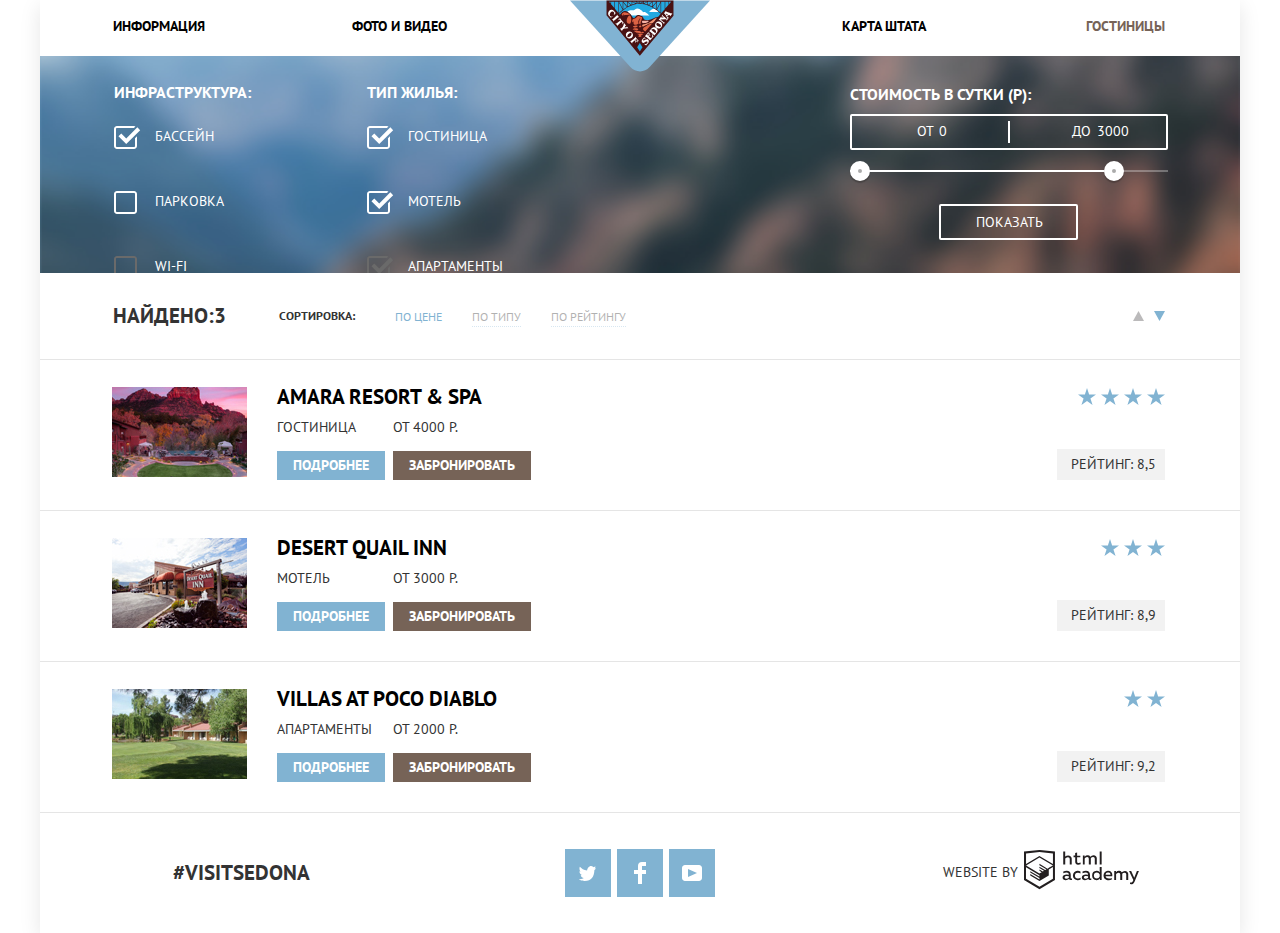
==== commit 44562e3b: "сделал все, кроме кроссбраузерности" ====
--- a/catalog.html
+++ b/catalog.html
@@ -12,16 +12,16 @@
 
 		
 			<nav class="main-navigation">
-				<a href="index.html" class="main-header-logo">
+				<a href="index.html" class="main-header-logo" area-label="Главная">
 						<img src="img/logo-sedona.svg" class="logo" width="140" height="72" alt="Логотип Седона">
 					</a>
 				<ul class="site-navigation">
 					
-					<li><a href="#">Информация</a></li>
-					<li><a href="#">Фото и видео</a></li>
-				
-					<li><a href="#">Карта штата</a></li>
-					<li ><a class="active">Гостиницы</a></li>
+					<li><a href="#" area-label="Информация">Информация</a></li>
+					<li><a href="#" area-label="Фото и видео">Фото и видео</a></li>
+				
+					<li><a href="#" area-label="Карта штата">Карта штата</a></li>
+					<li ><a class="active" area-label="Гостиницы">Гостиницы</a></li>
 				</ul>
 			</nav>
 	</header>
@@ -34,15 +34,15 @@
 				<legend>Инфраструктура:</legend>
 			
 				<label for="pool">Бассейн
-					<input class="visually-hidden" type="checkbox"  id="pool" name="pool" checked>
+					<input class="visually-hidden" type="checkbox"  id="pool" name="pool" checked area-label="Бассейн">
 					 <span class="checkbox-indicator"></span>
 				</label>
 				<label for="parking">Парковка
-					<input class="visually-hidden" type="checkbox"  id="parking" name="parking">
+					<input class="visually-hidden" type="checkbox"  id="parking" name="parking" area-label="Парковка">
 					 <span class="checkbox-indicator"></span>
 				</label>
 					<label for="Wi-Fi">Wi-Fi
-					<input class="visually-hidden" type="checkbox" id="Wi-Fi" name="Wi-Fi" disabled>
+					<input class="visually-hidden" type="checkbox" id="Wi-Fi" name="Wi-Fi" disabled area-label="Wi-Fi">
 					 <span class="checkbox-indicator"></span>
 				</label>	
 				</fieldset>
@@ -51,15 +51,15 @@
 				<legend>Тип жилья:</legend>
 
 					<label for="hotels">Гостиница
-						<input class="visually-hidden" type="checkbox"  id="hotels" name="hotels" checked>
+						<input class="visually-hidden" type="checkbox"  id="hotels" name="hotels" checked area-label="Гостиница">
 						<span class="checkbox-indicator"></span>
 					</label>
 					<label for="motels">Мотель
-						<input class="visually-hidden" type="checkbox"  id="motels" name="motels" checked>
+						<input class="visually-hidden" type="checkbox"  id="motels" name="motels" checked area-label="Мотель">
 						<span class="checkbox-indicator"></span>
 					</label>
 					<label for="apartments">Апартаменты
-						<input class="visually-hidden" type="checkbox" id="apartments" name="apartments" checked disabled>
+						<input class="visually-hidden" type="checkbox" id="apartments" name="apartments" checked disabled area-label="Апартаменты">
 						<span class="checkbox-indicator"></span>
 					</label>	
 			</fieldset>
@@ -77,7 +77,7 @@
         			<div class="range-toggle range-toggle-min"></div>
         			<div class="range-toggle range-toggle-max"></div>
       			</div>
-         <button class="btn-transparent" type="submit">Показать</button>
+         <button class="btn-transparent" type="submit" area-label="Показать">Показать</button>
      		</div>
 			</fieldset>
 			</form>
@@ -89,9 +89,9 @@
 					<h2>НАЙДЕНО:3</h2>
 					<p>Сортировка:</p>
 				<ul class="filter-meanings">
-						<li class="filter-meanings-item"><a href="#">По цене</a></li>
-						<li class="filter-meanings-item"><a href="#">По типу</a></li>
-						<li class="filter-meanings-item"><a href="#">По рейтингу</a></li>
+						<li class="filter-meanings-item"><a href="#" class="sort-active" area-label="По цене">По цене</a></li>
+						<li class="filter-meanings-item"><a href="#" area-label="По типу">По типу</a></li>
+						<li class="filter-meanings-item"><a href="#" area-label="По рейтингу">По рейтингу</a></li>
 						<li class="filter-meanings-item">
 							<a href="#" class="increase" aria-label="По возрастанию">
 								<svg xmlns="http://www.w3.org/2000/svg" width="11" height="10" viewBox="0 0 11 10">
@@ -100,7 +100,7 @@
 							</a>
 						</li>
 						<li class="filter-meanings-item">
-							<a href="#" class="decrease" aria-label="По убыванию">
+							<a href="#" class="decrease sort-active" aria-label="По убыванию">
 								<svg xmlns="http://www.w3.org/2000/svg" width="11" height="10" viewBox="0 0 11 10">
 									<path fill="#231F20" d="M5.5 10L0 0h11"/>
 								</svg>
@@ -120,12 +120,12 @@
 					<div class="info-wrap">
 						<div class="info-wrap_s">
 							<span>Гостиница</span> 
-							<a href="#" class="button-info button-blue">Подробнее</a>
+							<a href="#" class="button-info button-blue" area-label="Подробнее">Подробнее</a>
 						
 						</div>
 						<div class="info-wrap_s">
 							<span>от 4000 р.</span>
-							<a href="#" class="button-booking button-brown ">Забронировать</a>
+							<a href="#" class="button-booking button-brown" area-label="Забронировать">Забронировать</a>
 						</div>
 					</div>
 				</div>
@@ -149,11 +149,11 @@
 					<div class="info-wrap">
 						<div class="info-wrap_s">
 						<span>Мотель</span>
-						<a href="#" class="button-info button-blue">Подробнее</a>
+						<a href="#" class="button-info button-blue" area-label="Подробнее">Подробнее</a>
 						</div>
 						<div class="info-wrap_s">
 						 <span>от 3000 р.</span>
-						<a href="#" class="button-booking button-brown ">Забронировать</a>
+						<a href="#" class="button-booking button-brown" area-label="Забронировать">Забронировать</a>
 						</div>
 					</div>
 				</div>
@@ -175,11 +175,11 @@
 					<div class="info-wrap">
 						<div class="info-wrap_s">
 						<span>Апартаменты</span>
-						<a href="#" class="button-info button-blue">Подробнее</a>
+						<a href="#" class="button-info button-blue" area-label="Подробнее">Подробнее</a>
 						</div>
 						<div class="info-wrap_s">
 						 <span>от 2000 р.</span>
-						<a href="#" class="button-booking button-brown ">Забронировать</a>
+						<a href="#" class="button-booking button-brown" area-label="Забронировать">Забронировать</a>
 						</div>
 					</div>
 				</div>
--- a/css/style.css
+++ b/css/style.css
@@ -122,7 +122,10 @@
 	padding: 0;
 }
 
-
+.site-navigation li {
+	width:239px;
+	min-height: 56px;
+}
 .site-navigation a {
 	color:#000000;
 	font-size: 14px;
@@ -133,12 +136,12 @@
 	display: inline-block;
 	padding-top: 13px;
 	padding-bottom: 15px;
-	width:239px;
-	min-height: 56px;
+
 	vertical-align: middle;
 	text-align: inherit;
 	box-sizing: border-box;
 }
+
 .site-navigation li:nth-child(3) {
 	margin-left: auto;
 }
@@ -157,7 +160,12 @@
   color:#81b3d2;
 }
 
-.site-navigation a.active {
+.site-navigation a:active {
+	color: #bcbcbc;
+}
+a.active,
+a.active:hover,
+a.active:active {
 	color:#766357;
 }
 
@@ -287,6 +295,7 @@
 
 }
 .reasons-text {
+	height: 100%;
 	display: -webkit-box;
 	display: -ms-flexbox;
 	display: flex;
@@ -336,7 +345,7 @@
 
 }
 
-.hausing:before {
+.hausing::before {
 	position: absolute;
 	width: 75px;
 	min-height: 75px;
@@ -348,7 +357,7 @@
 	background-position: center center;
 
 }
-.food:before {
+.food::before {
 	position: absolute;
 	width: 75px;
 	min-height: 75px;
@@ -359,7 +368,7 @@
 	background-repeat: no-repeat;
 	background-position: center center;
 }
-.souvenirs:before {
+.souvenirs::before {
 	position: absolute;
 	width: 75px;
 	min-height: 75px;
@@ -440,7 +449,7 @@
 	padding-left: 55px;
 	background-color: #fff;
 	box-shadow: none;
-	
+	z-index: 3;
 	box-sizing: border-box;
 }
 .search-form_half {
@@ -507,20 +516,34 @@
 }
 .field {
 	box-sizing: border-box;
-	padding-left: 6px;
+	padding-left: 13px;
 	padding-right: 6px;
 	padding-top: 6px;
 	padding-bottom: 6px;
 	font-weight: bold;
-	
-}
-.field,
+	background: #f2f2f2;
+	
+}
 .field:hover {
-	background: #f2f2f2;
+	background: #ebebeb;
 }
 .field:focus {
 	background: #ffffff;
-} 
+	outline-color: #e5e5e5;
+}
+.number-of-people:focus,
+.btn-plus:focus, 
+.btn-minus:focus {
+	outline-color: #e5e5e5;
+}
+
+.btn-plus:hover, 
+.btn-minus:hover {
+	background-color: #ebebeb;
+
+}
+
+
 .date-start-end  {
 	box-sizing: border-box;
 	width: 346px;
@@ -534,7 +557,7 @@
 	fill: #000;
 }
 .number-of-people {
-	width: 38px;
+	width: 100%;
 	min-height: 38px;
 
     text-align: center;
@@ -554,6 +577,7 @@
 }
 
 .search-wrap {
+	position: relative;
 	margin-left: auto;
 	width: 114px;
 	box-sizing: border-box;
@@ -568,19 +592,23 @@
 }
 .btn-plus, 
 .btn-minus {
-	position: relative;
+	position: absolute;
 	box-sizing: border-box;
 	border:none;
 	width: 38px;
 	height: 38px;
-	background-color:#f2f2f2;
+	background-color:transparent;
 	background-repeat: no-repeat;
 	background-position: center center;
 	cursor: pointer;
-}
-.btn-plus:before,
-.btn-plus:after,
-.btn-minus:before {
+	outline: none;
+}
+.btn-plus {
+	left: 76px;
+}
+.btn-plus::before,
+.btn-plus::after,
+.btn-minus::before {
   content: "";
 
   position: absolute;
@@ -593,19 +621,33 @@
   background-color: #a9a9a9;
 }
 
-.btn-plus:before {
+.btn-plus::before {
   -webkit-transform: rotate(90deg);
           transform: rotate(90deg);
 }
-button[type="button"]:hover + .btn-plus:before {
-	background-color: #000;
-}
-
-
+.btn-plus:hover::before,
+.btn-plus:hover::after,
+.btn-minus:hover::before { 
+background-color: #000; 
+}
+.btn-plus:active::before,
+.btn-plus:active::after,
+.btn-minus:active::before { 
+background-color:  #a9cbe0; 
+}
+
+.map {
+	position: relative;
+}
 .map img {
 	width: 100%;
 	height: auto;
 	display: block;
+}
+.iframe-map {
+	position: absolute;
+	top: 0;
+	left: 0;
 }
 .main-footer {
 	display: -webkit-box;
@@ -681,15 +723,15 @@
 	    -ms-grid-row-align: center;
 	    align-self: center;
 	margin-right: 6px;
-	font-weight: bold;
+	
 }
 .footer-copyright a {
 	display: inline-block;
 	width: 115px;
 }
 .footer-social {
-	
-		text-align: center;
+	margin-left: -31px;
+    text-align: center;
 }
 .footer-social ul  {
 	padding: 0;
@@ -736,18 +778,22 @@
 	background-color: #669ec0;
 }
 .social-btn:active {
-	background-color:#5496bd;
-
-}
-.social-btn path:active {
+	background-color: #5496bd;
+}
+.social-btn:active svg path {
+	fill:#88b6d1;
+
+}
+.social-btn:active + svg {
 	fill: #88b6d1;
 }
-.button-c path:hover {
+.button-c:hover svg path {
 	fill:#81b3d2;
 }
-.button-c path:active {
+.button-c:active svg path {
 	fill:#bdbbbc;
 }
+
 /*Catalog*/
 
 .hotel-filter {
@@ -800,7 +846,7 @@
 	padding-left: 41px;
 	cursor: pointer;
 }
-input[type="checkbox"] + .checkbox-indicator:before {
+input[type="checkbox"] + .checkbox-indicator::before {
   content: "";
   position: absolute;
   top: 0;
@@ -824,7 +870,7 @@
 	padding-left: 41px;
 	cursor: pointer;
 }
-input[type="checkbox"] + .checkbox-indicator:before {
+input[type="checkbox"] + .checkbox-indicator::before {
 	content: "";
   position: absolute;
   top: 0;
@@ -835,8 +881,9 @@
 
   background-image: url("../img/checkbox-off.svg");
   background-repeat: no-repeat;
- }
- input[type="checkbox"]:checked + .checkbox-indicator:before {
+  
+ } 
+ input[type="checkbox"]:checked + .checkbox-indicator::before {
   content: "";
 
   position: absolute;
@@ -849,12 +896,12 @@
   background-repeat: no-repeat;
 
 }
-input[type="checkbox"]:focus + .checkbox-indicator:before {
-	outline: inherit;
-	border: 2px solid #81b3d2;
-	
-}
-input[type="checkbox"]:disabled + .checkbox-indicator:before {
+input[type="checkbox"]:focus + .checkbox-indicator::before {
+	outline:2px solid #81b3d2;
+	
+	
+}
+input[type="checkbox"]:disabled + .checkbox-indicator::before {
   content: "";
 
   position: absolute;
@@ -868,7 +915,7 @@
 
 }
 
-input[type="checkbox"]:checked:disabled + .checkbox-indicator:before {
+input[type="checkbox"]:checked:disabled + .checkbox-indicator::before {
   content: "";
 
   position: absolute;
@@ -1077,6 +1124,7 @@
 	    -ms-grid-row-align: center;
 	    align-self: center;
 }
+
 .filter-meanings {
 	padding-left: 0;
 	list-style: none;
@@ -1131,19 +1179,27 @@
 .filter-meanings-item:last-child {
 	margin-right: 0px;
 }
-.filter-meanings-item:nth-child(4) path:hover,
-.filter-meanings-item:last-child path:hover {
+.increase:hover + svg path,
+.decrease:hover + svg path {
 	fill: #000;
 }
-.filter-meanings-item:nth-child(4) path:active,
-.filter-meanings-item:last-child path:active {
+.increase svg path:active,
+.decrease svg path:active  {
 	fill: #81b3d2;
 }
 
 .filter-meanings-item a:active {
 	color: #000000;
 }
-
+.filter-meanings-item .sort-active {
+	color:#81b3d2;
+	opacity: 1;
+	border-bottom: none;
+}
+.sort-active svg path {
+	fill: #81b3d2;
+	opacity: 1;
+}
 .hotel-card {
 	box-sizing: border-box;
 	padding-left: 72px;
@@ -1181,7 +1237,7 @@
 	color: #000000;
 
 }
-.hotel-card h3 a:hover {
+ .hotel-name a:hover {
 	color:#81b3d2; 
 }
 .hotel-card h3 a:active {
@@ -1258,6 +1314,7 @@
 	border:none;
 	font-size: 21px;
 	line-height: 26px;
+	font-weight: bold;
 	width: 458px;
 	margin: auto;
 	margin-top: 55px;
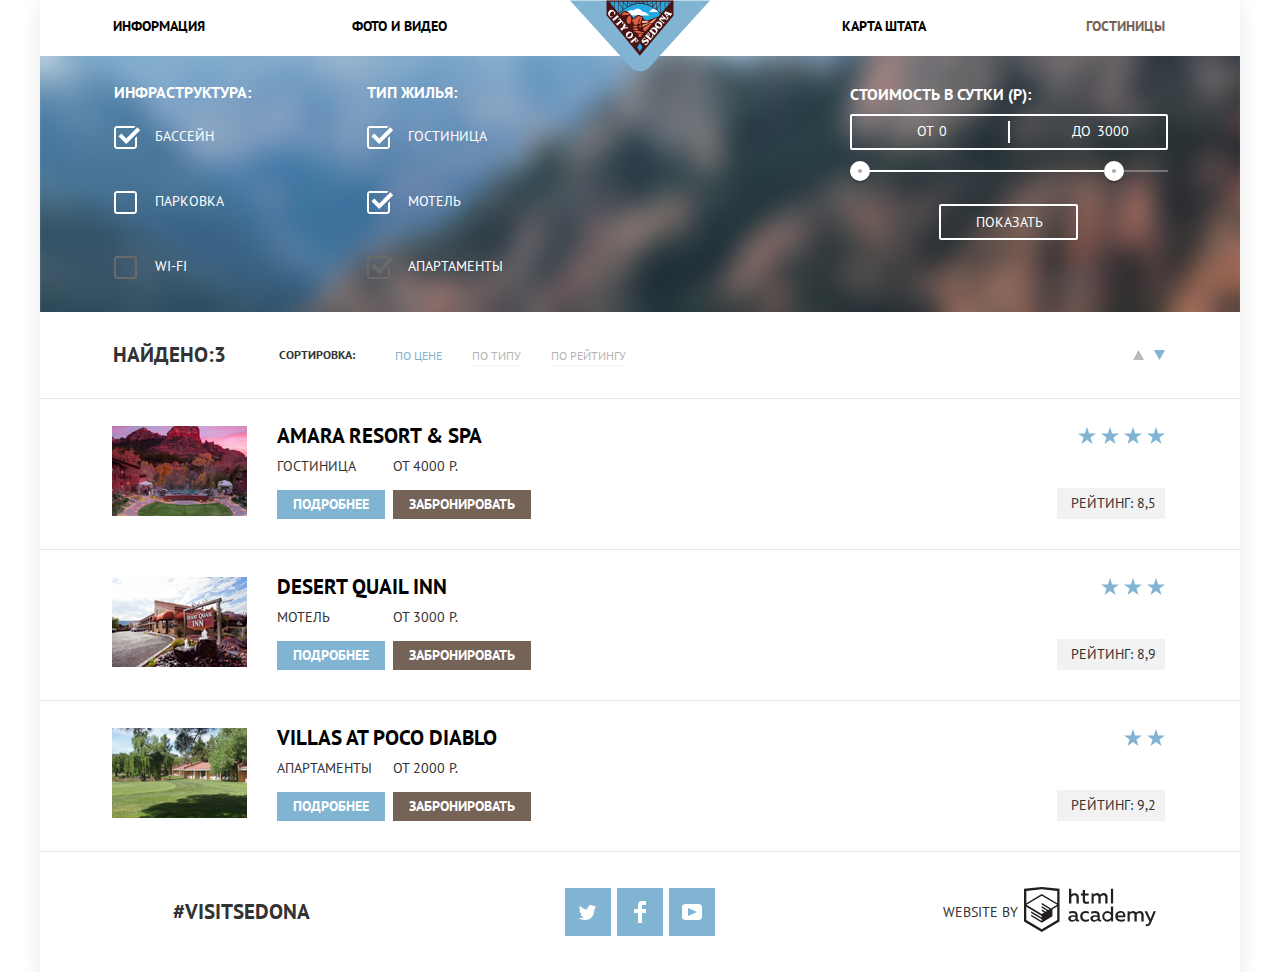
==== commit 6ddc85e9: "футер поправил и отступы у списка" ====
--- a/catalog.html
+++ b/catalog.html
@@ -236,7 +236,7 @@
 		<p class="footer-copyright">
 			<span>WEBSITE BY</span>
 			<a class="button-c" href="https://htmlacademy.ru/intensive/htmlcss" aria-label="html academy">
-				<svg id="Layer_1" data-name="Layer 1" xmlns="http://www.w3.org/2000/svg" viewBox="0 0 108.08 36.85">
+				<svg id="Layer_1" data-name="Layer 1" xmlns="http://www.w3.org/2000/svg" viewBox="0 0 108.08 36.85" height="45">
 					<title>logo-htmlacademy-small1</title>
 					<path d="M44.61,26.88a2,2,0,0,0,.55-0.1v1.33a3.25,3.25,0,0,1-1.18.21,1.67,1.67,0,0,1-1.67-1,4.84,4.84,0,0,1-3.14,1.08c-1.51,0-2.91-.83-2.91-2.55,0-2.13,2-2.79,3.71-2.79a11.08,11.08,0,0,1,2.17.25v-0.3c0-1-.76-1.77-2.19-1.77a7.42,7.42,0,0,0-3,.64v-1.7a10.21,10.21,0,0,1,3.19-.55c2.36,0,3.81,1.12,3.81,3.65v3a0.54,0.54,0,0,0,.49.59h0.17Zm-6.44-1.13A1.35,1.35,0,0,0,39.63,27h0.11a3.39,3.39,0,0,0,2.41-1V24.58a9.72,9.72,0,0,0-1.81-.21c-1,0-2.16.33-2.16,1.38h0Zm12.36-6.11a5,5,0,0,1,2.57.64V22a4.08,4.08,0,0,0-2.3-.7,2.75,2.75,0,1,0,0,5.49,5,5,0,0,0,2.43-.64v1.71a6.27,6.27,0,0,1-2.76.57A4.21,4.21,0,0,1,46,24.51q0-.21,0-0.41a4.32,4.32,0,0,1,4.18-4.46h0.38Zm12.17,7.24a2,2,0,0,0,.55-0.1v1.33a3.25,3.25,0,0,1-1.18.21,1.67,1.67,0,0,1-1.67-1,4.84,4.84,0,0,1-3.14,1.08c-1.51,0-2.91-.83-2.91-2.55,0-2.13,2-2.79,3.71-2.79a11.08,11.08,0,0,1,2.17.25v-0.3c0-1-.76-1.77-2.19-1.77a7.42,7.42,0,0,0-3,.64v-1.7a10.21,10.21,0,0,1,3.19-.55c2.36,0,3.81,1.12,3.81,3.65v3a0.54,0.54,0,0,0,.49.59h0.17Zm-6.44-1.13A1.35,1.35,0,0,0,57.73,27h0.11a3.39,3.39,0,0,0,2.41-1V24.58a9.72,9.72,0,0,0-1.81-.21c-1.06,0-2.16.33-2.16,1.38h0ZM73,16V28.2H71.35V26.88a3.88,3.88,0,0,1-3.19,1.54,4.4,4.4,0,0,1,0-8.78,3.81,3.81,0,0,1,3,1.3V16H73Zm-4.53,5.22a2.76,2.76,0,1,0,0,5.52A2.86,2.86,0,0,0,71.15,25V23A2.91,2.91,0,0,0,68.49,21.27ZM79,19.64c3.31,0,4.46,2.68,3.92,5.09H76.7c0.21,1.5,1.67,2.11,3.19,2.11a6.11,6.11,0,0,0,2.64-.59v1.6a7.14,7.14,0,0,1-3,.57C77,28.42,74.78,27,74.78,24a4.18,4.18,0,0,1,4-4.39H79Zm0.09,1.54a2.28,2.28,0,0,0-2.44,2.1v0.06H81.3A2,2,0,0,0,79.13,21.18Zm5.73,7V19.87h1.65v1a3.81,3.81,0,0,1,2.78-1.27A2.86,2.86,0,0,1,91.89,21a4.12,4.12,0,0,1,2.91-1.33A3.06,3.06,0,0,1,98,23V28.2h-1.9V23.05a1.59,1.59,0,0,0-1.42-1.75H94.42a2.8,2.8,0,0,0-2.07,1.12V28.2h-1.9V23.05A1.59,1.59,0,0,0,89,21.31H88.8a3,3,0,0,0-2.21,1.29v5.63H84.86Zm21.31-8.33h1.9l-3.91,9.46c-0.9,2.17-2.09,2.86-3.35,2.86a4.76,4.76,0,0,1-1.1-.14V30.46a2.86,2.86,0,0,0,.85.12c0.9,0,1.58-.64,2.07-1.9l0.17-.42-4-8.4h2l2.86,6.29ZM38.73,1.46V6.22a3.81,3.81,0,0,1,2.7-1.14,3.25,3.25,0,0,1,3.44,3.4v5.15H43V8.72a1.81,1.81,0,0,0-1.61-2h-0.3a2.93,2.93,0,0,0-2.32,1.39v5.52h-1.9V1.46h1.9ZM49.94,2.31v3h3V6.91h-3v3.81c0,1.1.5,1.46,1.58,1.46a4.49,4.49,0,0,0,1.69-.33v1.6A6.8,6.8,0,0,1,51,13.8a2.55,2.55,0,0,1-2.86-2.74V6.89H46.58V5.26h1.5V2.74Zm5.4,11.31V5.28H57v1A3.81,3.81,0,0,1,59.77,5a2.86,2.86,0,0,1,2.6,1.33A4.12,4.12,0,0,1,65.28,5,3.06,3.06,0,0,1,68.44,8.4v5.21h-1.9V8.46a1.59,1.59,0,0,0-1.42-1.75H64.89a2.8,2.8,0,0,0-2.07,1.12v5.78h-1.9V8.46A1.59,1.59,0,0,0,59.5,6.71H59.27A3,3,0,0,0,57.06,8v5.63H55.34ZM71.17,1.45H73V13.6H71.17V1.45ZM14.71,0H14.55L0,1.54V28.21l14.55,8.66,14.55-8.66V1.54Zm12.5,27.1L14.55,34.64,1.9,27.12V16.18l12.59,7.5V25L5.86,19.9v1.31l8.68,5.21v1.39L5.87,22.65V24l8.68,5.21,8.75-5.24V18.31L27.2,16V27.12Zm0-12.53-3.48,2-1.6,1L14.51,13v1.31L21,18.23H21l-0.14.09-1,.54-5.37-3.2V17l4.24,2.52-1,.67-3.2-1.9v1.31l2.1,1.24L14.5,22.1,2,14.65,14.51,7.11Zm0-1.32L14.49,5.76,1.91,13.25v-10L14.56,1.92,27.21,3.25v10h0Z" transform="translate(0 -0.02)" fill="#231f20"/></svg>
 
--- a/css/style.css
+++ b/css/style.css
@@ -21,7 +21,8 @@
 }
 
 .shadow {
-	 box-shadow: 0 6px 20px rgba(0,0,0,.1);
+	 -webkit-box-shadow: 0 6px 20px rgba(0,0,0,.1);
+	         box-shadow: 0 6px 20px rgba(0,0,0,.1);
 }
 .container {
   width: 1200px;
@@ -139,7 +140,8 @@
 
 	vertical-align: middle;
 	text-align: inherit;
-	box-sizing: border-box;
+	-webkit-box-sizing: border-box;
+	        box-sizing: border-box;
 }
 
 .site-navigation li:nth-child(3) {
@@ -185,7 +187,8 @@
 
 }
 .intro {
-	box-sizing: border-box;
+	-webkit-box-sizing: border-box;
+	        box-sizing: border-box;
 }
 .intro-text p:first-child {
 	font-size: 21px;
@@ -279,7 +282,8 @@
 	position: relative;
 	width: 100%;
 	min-height: 256px;
-	box-sizing: border-box;
+	-webkit-box-sizing: border-box;
+	        box-sizing: border-box;
 	display: -webkit-box;
 	display: -ms-flexbox;
 	display: flex;
@@ -295,6 +299,7 @@
 
 }
 .reasons-text {
+	padding: 0;
 	height: 100%;
 	display: -webkit-box;
 	display: -ms-flexbox;
@@ -305,7 +310,7 @@
 	        flex-direction: column;
 	-webkit-box-pack: center;
 	    -ms-flex-pack: center;
-	        justify-content: center;
+	        
 	-ms-flex-wrap: wrap;
 	    flex-wrap: wrap;
 	-webkit-box-align: center;
@@ -315,8 +320,11 @@
 	    align-self: center;
 	max-width: 400px;
 
-	box-sizing: border-box;
+	-webkit-box-sizing: border-box;
+
+	        box-sizing: border-box;
 	margin: 0 auto;
+	padding: 46px 0 40px;
 
 
 }
@@ -326,12 +334,15 @@
 	-ms-flex-item-align: center;	
 	    -ms-grid-row-align: center;	
 	    align-self: center;
-	    margin-top: 0px;
+	    margin: 0px;
 	max-width: 151px;
+	padding-bottom: 24px;
 }
 .reasons-text p {
 	margin-top: 5px;
 	max-width: 305px;
+	margin: 0;
+	padding-bottom: 20px;
 
 }
 .reasons-b {
@@ -340,33 +351,37 @@
 	        -ms-grid-row-align:flex-end;
 	    align-items:flex-end;
 	min-height: 330px;
-	padding-top: 90px;
+	padding-top: 112px;
 	position: relative;
 
 }
 
 .hausing::before {
+
 	position: absolute;
 	width: 75px;
 	min-height: 75px;
 	left:163px;
 	top: 56px;
-	content:"";
+	content: "";
 	background-image:url("../img/icon-1.svg");
 	background-repeat: no-repeat;
 	background-position: center center;
+	background-size: 75px 75px;
 
 }
 .food::before {
+	display: block;
 	position: absolute;
 	width: 75px;
-	min-height: 75px;
+	height: 75px;
 	left:163px;
 	top: 56px;
-	content:"";
+	content:" ";
 	background-image: url("../img/icon-3.svg");
 	background-repeat: no-repeat;
 	background-position: center center;
+	background-size: 75px 75px;
 }
 .souvenirs::before {
 	position: absolute;
@@ -374,10 +389,11 @@
 	min-height: 75px;
 	left:163px;
 	top: 56px;
-	content:"";
+	content: "";
 	background-image: url("../img/icon-2.svg");
 	background-repeat: no-repeat;
 	background-position: center center;
+	background-size: 75px 75px;
 }
 .text-gray {
 	background-color: #eeeeee;
@@ -428,6 +444,28 @@
     cursor: pointer;
 
 }
+@keyframes animation-form {
+  0% {
+    opacity: 0.1;
+  }
+
+  50% {
+    opacity: 0.5;
+  }
+
+  70% {
+    opacity: 0.7;
+  }
+
+  90% {
+    opacity: 0.9;
+  }
+
+  100% {
+    opacity: 1;
+  }
+}
+
 
 .search-form {
 	display: -webkit-box;
@@ -448,9 +486,12 @@
 	padding-right: 55px;
 	padding-left: 55px;
 	background-color: #fff;
-	box-shadow: none;
+	-webkit-box-shadow: none;
+	        box-shadow: none;
 	z-index: 3;
-	box-sizing: border-box;
+	-webkit-box-sizing: border-box;
+	        box-sizing: border-box;
+	animation: animation-form  0.4s;
 }
 .search-form_half {
 	width: 50%;
@@ -504,6 +545,7 @@
 	position: absolute;
 	left:428px;
 	cursor: pointer;
+	height: 22px;
 }
 .search-form svg:hover  {
 	fill: #000;
@@ -515,7 +557,8 @@
 	fill: #000;
 }
 .field {
-	box-sizing: border-box;
+	-webkit-box-sizing: border-box;
+	        box-sizing: border-box;
 	padding-left: 13px;
 	padding-right: 6px;
 	padding-top: 6px;
@@ -545,10 +588,12 @@
 
 
 .date-start-end  {
-	box-sizing: border-box;
+	-webkit-box-sizing: border-box;
+	        box-sizing: border-box;
 	width: 346px;
 	min-height: 38px;
-	box-shadow: none;
+	-webkit-box-shadow: none;
+	        box-shadow: none;
 	border:none;
 	margin-left: auto;
 	padding-right: 32px;
@@ -561,7 +606,8 @@
 	min-height: 38px;
 
     text-align: center;
-	box-shadow: none;
+	-webkit-box-shadow: none;
+	        box-shadow: none;
 	border:none;
 }
 
@@ -580,7 +626,8 @@
 	position: relative;
 	margin-left: auto;
 	width: 114px;
-	box-sizing: border-box;
+	-webkit-box-sizing: border-box;
+	        box-sizing: border-box;
 	display: -webkit-box;
 	display: -ms-flexbox;
 	display: flex;
@@ -593,7 +640,8 @@
 .btn-plus, 
 .btn-minus {
 	position: absolute;
-	box-sizing: border-box;
+	-webkit-box-sizing: border-box;
+	        box-sizing: border-box;
 	border:none;
 	width: 38px;
 	height: 38px;
@@ -623,7 +671,8 @@
 
 .btn-plus::before {
   -webkit-transform: rotate(90deg);
-          transform: rotate(90deg);
+          -ms-transform: rotate(90deg);
+      transform: rotate(90deg);
 }
 .btn-plus:hover::before,
 .btn-plus:hover::after,
@@ -650,6 +699,7 @@
 	left: 0;
 }
 .main-footer {
+	box-sizing: border-box;
 	display: -webkit-box;
 	display: -ms-flexbox;
 	display: flex;
@@ -663,10 +713,11 @@
 	-webkit-box-align: center;
 	    -ms-flex-align: center;
 	        align-items: center;
-	min-height: 120px;
+	
     padding-right: 55px;
     padding-left: 80px;
-
+	padding-top: 26px;
+    padding-bottom: 26px;
 	position: absolute;
 	left: 0;
 	right: 0;
@@ -692,9 +743,11 @@
 	-webkit-box-align: center;
 	    -ms-flex-align: center;
 	        align-items: center;
-	min-height: 120px;
+	
 	padding-right: 57px;
     padding-left: 81px;
+    padding-top: 26px;
+    padding-bottom: 26px;
 
 }
 .tag {
@@ -758,7 +811,8 @@
 .social-btn {
 	width: 46px;
 	height: 48px;
-	box-sizing: border-box;
+	-webkit-box-sizing: border-box;
+	        box-sizing: border-box;
 	display:-webkit-box;
 	display:-ms-flexbox;
 	display:flex;
@@ -812,7 +866,10 @@
 	    -ms-flex-direction: row;
 	        flex-direction: row;
 	overflow: hidden;
-	max-height: 217px;
+	
+	
+	-webkit-box-sizing: border-box;
+	        box-sizing: border-box;
 	
 }
 .filter-form {
@@ -824,7 +881,7 @@
 	    -ms-flex-direction: row;
 	        flex-direction: row;
 	width: 100%;
-	margin-bottom: 30px;
+	
 	margin-left: 72px;
 }
 .filter-form fieldset {
@@ -961,8 +1018,10 @@
 	        justify-content: center;
 	
 	width: 100%;
-	min-height: 86px;
-
+	-webkit-box-sizing: border-box;
+	        box-sizing: border-box;
+	padding-top: 13px;
+	padding-bottom: 13px;
 }
 .hotel-filter legend {
 	font-size: 16px;
@@ -994,7 +1053,8 @@
   height: 22px;
   background: #ffffff;
   -webkit-transform: translate(-50%, -50%);
-          transform: translate(-50%, -50%);
+          -ms-transform: translate(-50%, -50%);
+      transform: translate(-50%, -50%);
 }
 .min-price,
 .max-price {
@@ -1025,7 +1085,8 @@
   background: #ababab;
   border: 8px solid #ffffff;
   border-radius: 50%;
-  box-shadow: 0 2px 1px 0 rgba(0, 1, 1, 0.2);
+  -webkit-box-shadow: 0 2px 1px 0 rgba(0, 1, 1, 0.2);
+          box-shadow: 0 2px 1px 0 rgba(0, 1, 1, 0.2);
   cursor: pointer;
 }
 .range-toggle:hover {
@@ -1098,7 +1159,8 @@
 	color: #000000;
 }
 .sort-result {
-	box-sizing: border-box;
+	-webkit-box-sizing: border-box;
+	        box-sizing: border-box;
 	padding-left: 73px;
 	padding-right: 75px;
 }
@@ -1164,6 +1226,7 @@
 	opacity: 0.3;
 	-ms-filter: "progid:DXImageTransform.Microsoft.Alpha(Opacity=30)";
 	-webkit-transition: all 0.2s linear;
+	-o-transition: all 0.2s linear;
 	transition: all 0.2s linear;
 }
  .filter-meanings-item .increase,
@@ -1201,7 +1264,8 @@
 	opacity: 1;
 }
 .hotel-card {
-	box-sizing: border-box;
+	-webkit-box-sizing: border-box;
+	        box-sizing: border-box;
 	padding-left: 72px;
 	padding-top: 24px;
 	padding-bottom: 30px;
@@ -1323,14 +1387,16 @@
     padding-left: 14px;
     padding-right: 14px;
     padding-top: 15px;
-    box-shadow: none;
+    -webkit-box-shadow: none;
+            box-shadow: none;
     cursor: pointer;
 }	
 	
 
 .button-booking, 
 .button-info {
-	box-sizing: border-box;
+	-webkit-box-sizing: border-box;
+	        box-sizing: border-box;
 	font-weight: bold;
 	padding-top: 4px;
 	padding-bottom: 4px;
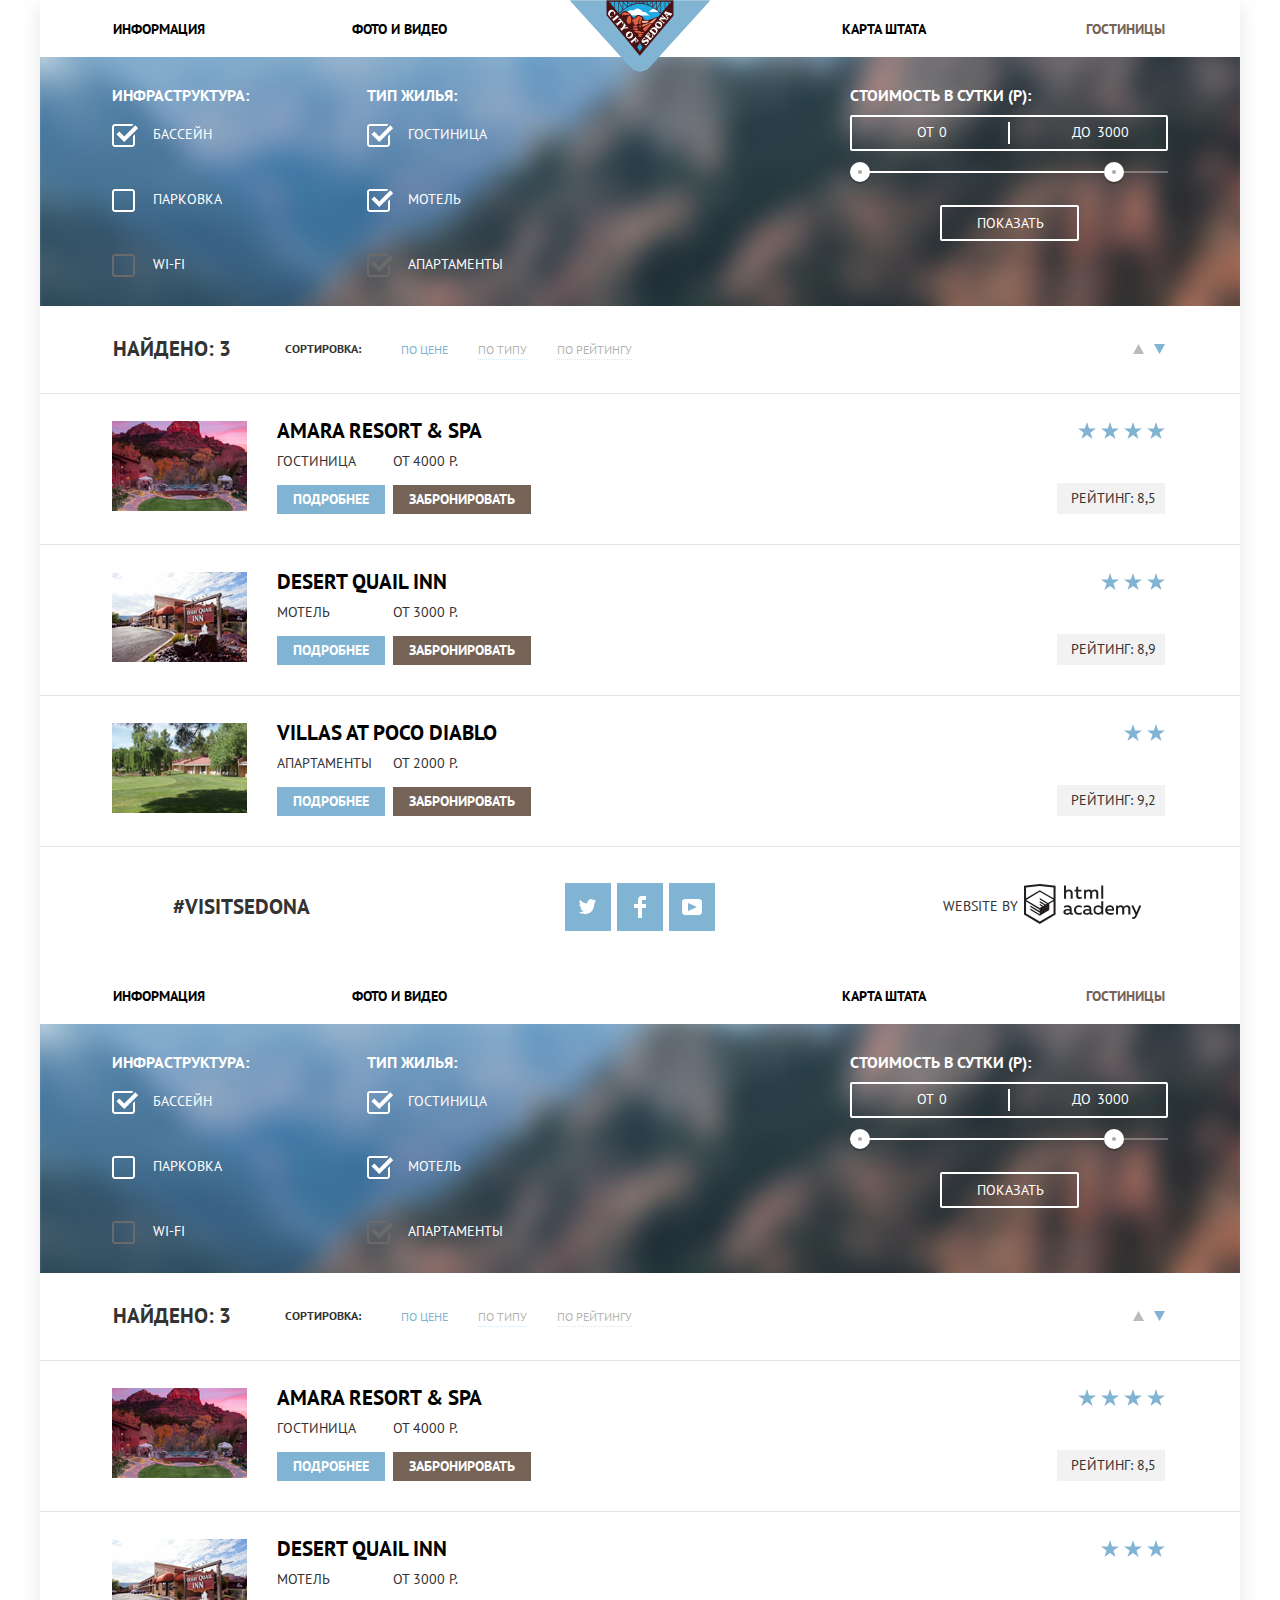
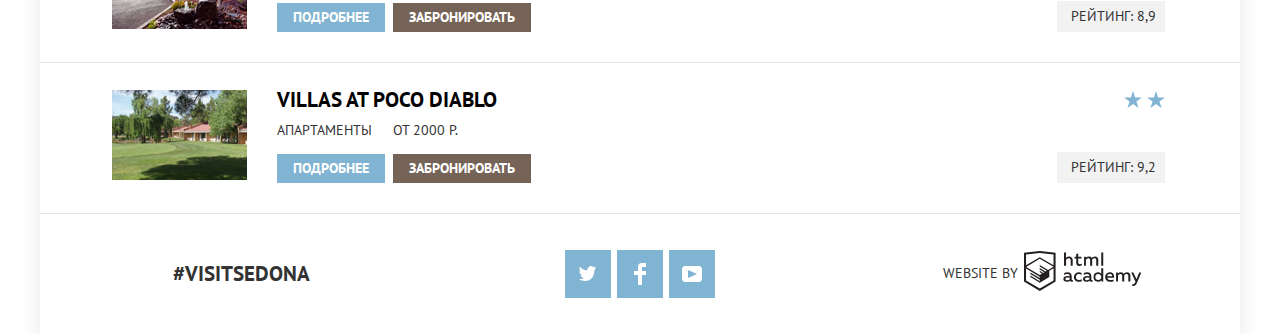
==== commit 90359963: "все" ====
--- a/catalog.html
+++ b/catalog.html
@@ -1,249 +1,429 @@
 <!DOCTYPE html>
 <html lang="ru">
-  <head>
-    <meta charset="utf-8">
-    <title>HTML Academy: Седона</title>
-    <link href="https://fonts.googleapis.com/css?family=PT+Sans:400,700&amp;subset=cyrillic" rel="stylesheet" type="text/css">
-    <link href="css/normalize.css" rel="stylesheet" type="text/css">
-    <link href="css/style.css" rel="stylesheet" type="text/css">
-  </head>
-  <body class="container shadow">
-	<header class="inner-header">
-
-		
-			<nav class="main-navigation">
-				<a href="index.html" class="main-header-logo" area-label="Главная">
-						<img src="img/logo-sedona.svg" class="logo" width="140" height="72" alt="Логотип Седона">
-					</a>
-				<ul class="site-navigation">
-					
-					<li><a href="#" area-label="Информация">Информация</a></li>
-					<li><a href="#" area-label="Фото и видео">Фото и видео</a></li>
-				
-					<li><a href="#" area-label="Карта штата">Карта штата</a></li>
-					<li ><a class="active" area-label="Гостиницы">Гостиницы</a></li>
-				</ul>
-			</nav>
-	</header>
-
-	<main class="">
-
-		<section class="hotel-filter">
-			<form class="filter-form" method="post" action="https://echo.htmlacademy.ru">
-				<fieldset class="checkbox-list">
-				<legend>Инфраструктура:</legend>
-			
-				<label for="pool">Бассейн
-					<input class="visually-hidden" type="checkbox"  id="pool" name="pool" checked area-label="Бассейн">
-					 <span class="checkbox-indicator"></span>
-				</label>
-				<label for="parking">Парковка
-					<input class="visually-hidden" type="checkbox"  id="parking" name="parking" area-label="Парковка">
-					 <span class="checkbox-indicator"></span>
-				</label>
-					<label for="Wi-Fi">Wi-Fi
-					<input class="visually-hidden" type="checkbox" id="Wi-Fi" name="Wi-Fi" disabled area-label="Wi-Fi">
-					 <span class="checkbox-indicator"></span>
-				</label>	
-				</fieldset>
-				
-			<fieldset class="checkbox-list">
-				<legend>Тип жилья:</legend>
-
-					<label for="hotels">Гостиница
-						<input class="visually-hidden" type="checkbox"  id="hotels" name="hotels" checked area-label="Гостиница">
-						<span class="checkbox-indicator"></span>
-					</label>
-					<label for="motels">Мотель
-						<input class="visually-hidden" type="checkbox"  id="motels" name="motels" checked area-label="Мотель">
-						<span class="checkbox-indicator"></span>
-					</label>
-					<label for="apartments">Апартаменты
-						<input class="visually-hidden" type="checkbox" id="apartments" name="apartments" checked disabled area-label="Апартаменты">
-						<span class="checkbox-indicator"></span>
-					</label>	
-			</fieldset>
-			<fieldset>
-			<div class="filter-range">
-				<div class="filter-range-title">Стоимость в сутки (р):</div>
-			 	<div class="price-controls">
-        			  <label class="min-price">от <input type="text" name="min-price" value="0"></label>
-       				  <label class="max-price">до <input type="text" name="max-price" value="3000"></label>
-      			</div>
-      			<div class="range-controls">
-        			<div class="scale">
-          			<div class="bar"></div>
-        			</div>
-        			<div class="range-toggle range-toggle-min"></div>
-        			<div class="range-toggle range-toggle-max"></div>
-      			</div>
-         <button class="btn-transparent" type="submit" area-label="Показать">Показать</button>
-     		</div>
-			</fieldset>
-			</form>
-		</section>
-
-		<section class="filter-results ">
-			
-				<header class="sort-result">
-					<h2>НАЙДЕНО:3</h2>
-					<p>Сортировка:</p>
-				<ul class="filter-meanings">
-						<li class="filter-meanings-item"><a href="#" class="sort-active" area-label="По цене">По цене</a></li>
-						<li class="filter-meanings-item"><a href="#" area-label="По типу">По типу</a></li>
-						<li class="filter-meanings-item"><a href="#" area-label="По рейтингу">По рейтингу</a></li>
-						<li class="filter-meanings-item">
-							<a href="#" class="increase" aria-label="По возрастанию">
-								<svg xmlns="http://www.w3.org/2000/svg" width="11" height="10" viewBox="0 0 11 10">
-									<path fill="#231F20" d="M5.5 0L0 10h11z"/>
-								</svg>
-							</a>
-						</li>
-						<li class="filter-meanings-item">
-							<a href="#" class="decrease sort-active" aria-label="По убыванию">
-								<svg xmlns="http://www.w3.org/2000/svg" width="11" height="10" viewBox="0 0 11 10">
-									<path fill="#231F20" d="M5.5 10L0 0h11"/>
-								</svg>
-							</a>
-						</li>
-					</ul>
-					
-						
-					
-				</header>
-			
-				
-				<article class="hotel-card">
-					<img src="img/amara-resort.jpg" width="135" height="90" alt="Amara resort & spa" />
-				<div class="card-info">
-					<h3 class="hotel-name"><a href="#"> AMARA RESORT & SPA</a></h3>
-					<div class="info-wrap">
-						<div class="info-wrap_s">
-							<span>Гостиница</span> 
-							<a href="#" class="button-info button-blue" area-label="Подробнее">Подробнее</a>
-						
-						</div>
-						<div class="info-wrap_s">
-							<span>от 4000 р.</span>
-							<a href="#" class="button-booking button-brown" area-label="Забронировать">Забронировать</a>
-						</div>
-					</div>
-				</div>
-					<div class="rating">
-						<div class="star" aria-label="four stars">
-							<img src="img/star.svg" width="18" height="17" alt="Rating star">
-							<img src="img/star.svg" width="18" height="17" alt="Rating star">
-							<img src="img/star.svg" width="18" height="17" alt="Rating star">
-							<img src="img/star.svg" width="18" height="17" alt="Rating star">
-						</div>
-					<span aria-label="rating 8.5">РЕЙТИНГ: 8,5</span>
-
-					</div>
-					
-				
-				</article>
-				<article class="hotel-card">
-					<img src="img/desert-quail.jpg"  width="135" height="90" alt="Desert quail inn" />
-				<div class="card-info">
-					<h3 class="hotel-name"><a href="#"> DESERT QUAIL INN</a></h3>
-					<div class="info-wrap">
-						<div class="info-wrap_s">
-						<span>Мотель</span>
-						<a href="#" class="button-info button-blue" area-label="Подробнее">Подробнее</a>
-						</div>
-						<div class="info-wrap_s">
-						 <span>от 3000 р.</span>
-						<a href="#" class="button-booking button-brown" area-label="Забронировать">Забронировать</a>
-						</div>
-					</div>
-				</div>
-					<div class="rating">
-						<div class="star" aria-label="three stars">
-							<img src="img/star.svg" width="18" height="17" alt="Rating star">
-							<img src="img/star.svg" width="18" height="17" alt="Rating star">
-							<img src="img/star.svg" width="18" height="17" alt="Rating star">
-							
-						</div>
-					<span aria-label="rating 8.9">РЕЙТИНГ: 8,9</span>	
-					</div>
-					
-				</article>
-				<article class="hotel-card">
-					<img src="img/villas-at-poco.jpg" width="135" height="90" alt="Villas at poco diablo" />
-				<div class="card-info">
-					<h3 class="hotel-name"><a href="#"> VILLAS AT POCO DIABLO</a></h3>
-					<div class="info-wrap">
-						<div class="info-wrap_s">
-						<span>Апартаменты</span>
-						<a href="#" class="button-info button-blue" area-label="Подробнее">Подробнее</a>
-						</div>
-						<div class="info-wrap_s">
-						 <span>от 2000 р.</span>
-						<a href="#" class="button-booking button-brown" area-label="Забронировать">Забронировать</a>
-						</div>
-					</div>
-				</div>
-					<div class="rating">
-						<div class="star" aria-label="two stars">
-							<img src="img/star.svg" width="18" height="17" alt="Rating star">
-							<img src="img/star.svg" width="18" height="17" alt="Rating star">
-						
-						</div>
-						<span aria-label="rating 9.2">РЕЙТИНГ: 9,2</span>
-					</div>
-					
-				</article>
-				
-			
-		</section>
-
-	</main>
-
-	<footer class="inner-footer">
-		<p class="tag">
-			#VISITSEDONA
-		</p>
-
-			<div class="footer-social">
-	<ul>
-		<li >
-			<a href="#" class="social-btn" aria-label="Twitter">
-				
-				<svg xmlns="http://www.w3.org/2000/svg" xmlns:xlink="http://www.w3.org/1999/xlink" width="17" height="15" viewBox="0 0 17 15">
-					<path fill="#FFF" d="M10.95.144c1.685-.496 2.984.27 3.577 1.179.673-.231 1.331-.481 2.011-.708a2.345 2.345 0 0 1-.857 1.768c.685.17 1.304-.491 1.304-.491-.169 1-1.006 1.788-1.563 2.024-.231 6.75-3.175 11.217-10.077 11.082h-.446c-.41 0-4.164-.46-4.898-1.887 2.271.196 3.893-.422 4.693-1.177-.96-.3-2.679-.477-2.979-2.95.349.106.564.228 1.19.119C1.705 8.247.374 7.53.448 5.33c.285.328 1.067.536 1.34.472C1.085 5.561-.182 2.442.894.85c1.818 1.854 3.735 3.606 7.152 3.773C8.254 2.33 9.183.793 10.95.144z">
-						
-					</path>
-				</svg>
-			</a>
-		</li>
-				<li >
-					<a href="#" class="social-btn" aria-label="Facebook">
-						<svg xmlns="http://www.w3.org/2000/svg" width="12" height="22" viewBox="0 0 12 22">
-							<path fill="#FFF" d="M12 4V0H8a4 4 0 0 0-4 4v4H0v4h4v10h4V12h4V8H8V4h4z"/>
-						</svg>
-					</a>
-				</li>
-				<li >
-					<a href="#" class="social-btn" aria-label="Youtube">
-						<svg xmlns="http://www.w3.org/2000/svg" xmlns:xlink="http://www.w3.org/1999/xlink" width="20" height="16" viewBox="0 0 20 16">
-							<path fill="#FFF" d="M17 0H3C1.35 0 0 1.35 0 3v10c0 1.65 1.35 3 3 3h14c1.65 0 3-1.35 3-3V3c0-1.65-1.35-3-3-3zM6.027 11.998V4.002L15.014 8l-8.987 3.998z"/>
-						</svg>
-
-					</a>
-				</li>
-	</ul>
-	</div>	
-		<p class="footer-copyright">
-			<span>WEBSITE BY</span>
-			<a class="button-c" href="https://htmlacademy.ru/intensive/htmlcss" aria-label="html academy">
-				<svg id="Layer_1" data-name="Layer 1" xmlns="http://www.w3.org/2000/svg" viewBox="0 0 108.08 36.85" height="45">
-					<title>logo-htmlacademy-small1</title>
-					<path d="M44.61,26.88a2,2,0,0,0,.55-0.1v1.33a3.25,3.25,0,0,1-1.18.21,1.67,1.67,0,0,1-1.67-1,4.84,4.84,0,0,1-3.14,1.08c-1.51,0-2.91-.83-2.91-2.55,0-2.13,2-2.79,3.71-2.79a11.08,11.08,0,0,1,2.17.25v-0.3c0-1-.76-1.77-2.19-1.77a7.42,7.42,0,0,0-3,.64v-1.7a10.21,10.21,0,0,1,3.19-.55c2.36,0,3.81,1.12,3.81,3.65v3a0.54,0.54,0,0,0,.49.59h0.17Zm-6.44-1.13A1.35,1.35,0,0,0,39.63,27h0.11a3.39,3.39,0,0,0,2.41-1V24.58a9.72,9.72,0,0,0-1.81-.21c-1,0-2.16.33-2.16,1.38h0Zm12.36-6.11a5,5,0,0,1,2.57.64V22a4.08,4.08,0,0,0-2.3-.7,2.75,2.75,0,1,0,0,5.49,5,5,0,0,0,2.43-.64v1.71a6.27,6.27,0,0,1-2.76.57A4.21,4.21,0,0,1,46,24.51q0-.21,0-0.41a4.32,4.32,0,0,1,4.18-4.46h0.38Zm12.17,7.24a2,2,0,0,0,.55-0.1v1.33a3.25,3.25,0,0,1-1.18.21,1.67,1.67,0,0,1-1.67-1,4.84,4.84,0,0,1-3.14,1.08c-1.51,0-2.91-.83-2.91-2.55,0-2.13,2-2.79,3.71-2.79a11.08,11.08,0,0,1,2.17.25v-0.3c0-1-.76-1.77-2.19-1.77a7.42,7.42,0,0,0-3,.64v-1.7a10.21,10.21,0,0,1,3.19-.55c2.36,0,3.81,1.12,3.81,3.65v3a0.54,0.54,0,0,0,.49.59h0.17Zm-6.44-1.13A1.35,1.35,0,0,0,57.73,27h0.11a3.39,3.39,0,0,0,2.41-1V24.58a9.72,9.72,0,0,0-1.81-.21c-1.06,0-2.16.33-2.16,1.38h0ZM73,16V28.2H71.35V26.88a3.88,3.88,0,0,1-3.19,1.54,4.4,4.4,0,0,1,0-8.78,3.81,3.81,0,0,1,3,1.3V16H73Zm-4.53,5.22a2.76,2.76,0,1,0,0,5.52A2.86,2.86,0,0,0,71.15,25V23A2.91,2.91,0,0,0,68.49,21.27ZM79,19.64c3.31,0,4.46,2.68,3.92,5.09H76.7c0.21,1.5,1.67,2.11,3.19,2.11a6.11,6.11,0,0,0,2.64-.59v1.6a7.14,7.14,0,0,1-3,.57C77,28.42,74.78,27,74.78,24a4.18,4.18,0,0,1,4-4.39H79Zm0.09,1.54a2.28,2.28,0,0,0-2.44,2.1v0.06H81.3A2,2,0,0,0,79.13,21.18Zm5.73,7V19.87h1.65v1a3.81,3.81,0,0,1,2.78-1.27A2.86,2.86,0,0,1,91.89,21a4.12,4.12,0,0,1,2.91-1.33A3.06,3.06,0,0,1,98,23V28.2h-1.9V23.05a1.59,1.59,0,0,0-1.42-1.75H94.42a2.8,2.8,0,0,0-2.07,1.12V28.2h-1.9V23.05A1.59,1.59,0,0,0,89,21.31H88.8a3,3,0,0,0-2.21,1.29v5.63H84.86Zm21.31-8.33h1.9l-3.91,9.46c-0.9,2.17-2.09,2.86-3.35,2.86a4.76,4.76,0,0,1-1.1-.14V30.46a2.86,2.86,0,0,0,.85.12c0.9,0,1.58-.64,2.07-1.9l0.17-.42-4-8.4h2l2.86,6.29ZM38.73,1.46V6.22a3.81,3.81,0,0,1,2.7-1.14,3.25,3.25,0,0,1,3.44,3.4v5.15H43V8.72a1.81,1.81,0,0,0-1.61-2h-0.3a2.93,2.93,0,0,0-2.32,1.39v5.52h-1.9V1.46h1.9ZM49.94,2.31v3h3V6.91h-3v3.81c0,1.1.5,1.46,1.58,1.46a4.49,4.49,0,0,0,1.69-.33v1.6A6.8,6.8,0,0,1,51,13.8a2.55,2.55,0,0,1-2.86-2.74V6.89H46.58V5.26h1.5V2.74Zm5.4,11.31V5.28H57v1A3.81,3.81,0,0,1,59.77,5a2.86,2.86,0,0,1,2.6,1.33A4.12,4.12,0,0,1,65.28,5,3.06,3.06,0,0,1,68.44,8.4v5.21h-1.9V8.46a1.59,1.59,0,0,0-1.42-1.75H64.89a2.8,2.8,0,0,0-2.07,1.12v5.78h-1.9V8.46A1.59,1.59,0,0,0,59.5,6.71H59.27A3,3,0,0,0,57.06,8v5.63H55.34ZM71.17,1.45H73V13.6H71.17V1.45ZM14.71,0H14.55L0,1.54V28.21l14.55,8.66,14.55-8.66V1.54Zm12.5,27.1L14.55,34.64,1.9,27.12V16.18l12.59,7.5V25L5.86,19.9v1.31l8.68,5.21v1.39L5.87,22.65V24l8.68,5.21,8.75-5.24V18.31L27.2,16V27.12Zm0-12.53-3.48,2-1.6,1L14.51,13v1.31L21,18.23H21l-0.14.09-1,.54-5.37-3.2V17l4.24,2.52-1,.67-3.2-1.9v1.31l2.1,1.24L14.5,22.1,2,14.65,14.51,7.11Zm0-1.32L14.49,5.76,1.91,13.25v-10L14.56,1.92,27.21,3.25v10h0Z" transform="translate(0 -0.02)" fill="#231f20"/></svg>
-
-			</a>
-		</p>
-	</footer>
-  
-
-  </body>
-</html>
+   <head>
+      <meta charset="utf-8">
+      <title>HTML Academy: Седона</title>
+      <link href="https://fonts.googleapis.com/css?family=PT+Sans:400,700&amp;subset=cyrillic" rel="stylesheet" type="text/css">
+      <link href="css/normalize.min.css" rel="stylesheet" type="text/css">
+      <link href="css/style.min.css" rel="stylesheet" type="text/css">
+   </head>
+   <body class="container shadow">
+      <header class="inner-header">
+         <nav class="main-navigation">
+            <a href="index.html" class="main-header-logo" area-label="Главная">
+            <img src="img/logo-sedona.svg" class="logo" width="140" height="72" alt="Логотип Седона">
+            </a>
+            <ul class="site-navigation">
+               <li><a href="#" area-label="Информация">Информация</a></li>
+               <li><a href="#" area-label="Фото и видео">Фото и видео</a></li>
+               <li><a href="#" area-label="Карта штата">Карта штата</a></li>
+               <li ><a class="active" area-label="Гостиницы">Гостиницы</a></li>
+            </ul>
+         </nav>
+      </header>
+      <main class="">
+         <section class="hotel-filter">
+            <form class="filter-form" method="post" action="https://echo.htmlacademy.ru">
+               <fieldset class="checkbox-list">
+                  <legend>Инфраструктура:</legend>
+                  <label for="pool">Бассейн
+                  <input class="visually-hidden" type="checkbox"  id="pool" name="pool" checked area-label="Бассейн">
+                  <span class="checkbox-indicator"></span>
+                  </label>
+                  <label for="parking">Парковка
+                  <input class="visually-hidden" type="checkbox"  id="parking" name="parking" area-label="Парковка">
+                  <span class="checkbox-indicator"></span>
+                  </label>
+                  <label for="Wi-Fi">Wi-Fi
+                  <input class="visually-hidden" type="checkbox" id="Wi-Fi" name="Wi-Fi" disabled area-label="Wi-Fi">
+                  <span class="checkbox-indicator"></span>
+                  </label>	
+               </fieldset>
+               <fieldset class="checkbox-list">
+                  <legend>Тип жилья:</legend>
+                  <label for="hotels">Гостиница
+                  <input class="visually-hidden" type="checkbox"  id="hotels" name="hotels" checked area-label="Гостиница">
+                  <span class="checkbox-indicator"></span>
+                  </label>
+                  <label for="motels">Мотель
+                  <input class="visually-hidden" type="checkbox"  id="motels" name="motels" checked area-label="Мотель">
+                  <span class="checkbox-indicator"></span>
+                  </label>
+                  <label for="apartments">Апартаменты
+                  <input class="visually-hidden" type="checkbox" id="apartments" name="apartments" checked disabled area-label="Апартаменты">
+                  <span class="checkbox-indicator"></span>
+                  </label>	
+               </fieldset>
+               <fieldset>
+                  <div class="filter-range">
+                     <div class="filter-range-title">Стоимость в сутки (р):</div>
+                     <div class="price-controls">
+                        <label class="min-price">от <input type="text" name="min-price" value="0"></label>
+                        <label class="max-price">до <input type="text" name="max-price" value="3000"></label>
+                     </div>
+                     <div class="range-controls">
+                        <div class="scale">
+                           <div class="bar"></div>
+                        </div>
+                        <div class="range-toggle range-toggle-min"></div>
+                        <div class="range-toggle range-toggle-max"></div>
+                     </div>
+                     <button class="btn-transparent" type="submit" area-label="Показать">Показать</button>
+                  </div>
+               </fieldset>
+            </form>
+         </section>
+         <section class="filter-results ">
+            <header class="sort-result">
+               <h2>НАЙДЕНО: 3</h2>
+               <p>Сортировка:</p>
+               <ul class="filter-meanings">
+                  <li class="filter-meanings-item"><a href="#" class="sort-active" area-label="По цене">По цене</a></li>
+                  <li class="filter-meanings-item"><a href="#" area-label="По типу">По типу</a></li>
+                  <li class="filter-meanings-item"><a href="#" area-label="По рейтингу">По рейтингу</a></li>
+                  <li class="filter-meanings-item">
+                     <a href="#" class="increase" aria-label="По возрастанию">
+                        <svg xmlns="http://www.w3.org/2000/svg" width="11" height="10" viewBox="0 0 11 10">
+                           <path fill="#231F20" d="M5.5 0L0 10h11z"/>
+                        </svg>
+                     </a>
+                  </li>
+                  <li class="filter-meanings-item">
+                     <a href="#" class="decrease sort-active" aria-label="По убыванию">
+                        <svg xmlns="http://www.w3.org/2000/svg" width="11" height="10" viewBox="0 0 11 10">
+                           <path fill="#231F20" d="M5.5 10L0 0h11"/>
+                        </svg>
+                     </a>
+                  </li>
+               </ul>
+            </header>
+            <article class="hotel-card">
+               <img src="img/amara-resort.jpg" width="135" height="90" alt="Amara resort & spa" />
+               <div class="card-info">
+                  <h3 class="hotel-name"><a href="#"> AMARA RESORT & SPA</a></h3>
+                  <div class="info-wrap">
+                     <div class="info-wrap_s">
+                        <span>Гостиница</span> 
+                        <a href="#" class="button-info button-blue" area-label="Подробнее">Подробнее</a>
+                     </div>
+                     <div class="info-wrap_s">
+                        <span>от 4000 р.</span>
+                        <a href="#" class="button-booking button-brown" area-label="Забронировать">Забронировать</a>
+                     </div>
+                  </div>
+               </div>
+               <div class="rating">
+                  <div class="star" aria-label="four stars">
+                     <img src="img/star.svg" width="18" height="17" alt="Rating star">
+                     <img src="img/star.svg" width="18" height="17" alt="Rating star">
+                     <img src="img/star.svg" width="18" height="17" alt="Rating star">
+                     <img src="img/star.svg" width="18" height="17" alt="Rating star">
+                  </div>
+                  <span aria-label="rating 8.5">РЕЙТИНГ: 8,5</span>
+               </div>
+            </article>
+            <article class="hotel-card">
+               <img src="img/desert-quail.jpg"  width="135" height="90" alt="Desert quail inn" />
+               <div class="card-info">
+                  <h3 class="hotel-name"><a href="#"> DESERT QUAIL INN</a></h3>
+                  <div class="info-wrap">
+                     <div class="info-wrap_s">
+                        <span>Мотель</span>
+                        <a href="#" class="button-info button-blue" area-label="Подробнее">Подробнее</a>
+                     </div>
+                     <div class="info-wrap_s">
+                        <span>от 3000 р.</span>
+                        <a href="#" class="button-booking button-brown" area-label="Забронировать">Забронировать</a>
+                     </div>
+                  </div>
+               </div>
+               <div class="rating">
+                  <div class="star" aria-label="three stars">
+                     <img src="img/star.svg" width="18" height="17" alt="Rating star">
+                     <img src="img/star.svg" width="18" height="17" alt="Rating star">
+                     <img src="img/star.svg" width="18" height="17" alt="Rating star">
+                  </div>
+                  <span aria-label="rating 8.9">РЕЙТИНГ: 8,9</span>	
+               </div>
+            </article>
+            <article class="hotel-card">
+               <img src="img/villas-at-poco.jpg" width="135" height="90" alt="Villas at poco diablo" />
+               <div class="card-info">
+                  <h3 class="hotel-name"><a href="#"> VILLAS AT POCO DIABLO</a></h3>
+                  <div class="info-wrap">
+                     <div class="info-wrap_s">
+                        <span>Апартаменты</span>
+                        <a href="#" class="button-info button-blue" area-label="Подробнее">Подробнее</a>
+                     </div>
+                     <div class="info-wrap_s">
+                        <span>от 2000 р.</span>
+                        <a href="#" class="button-booking button-brown" area-label="Забронировать">Забронировать</a>
+                     </div>
+                  </div>
+               </div>
+               <div class="rating">
+                  <div class="star" aria-label="two stars">
+                     <img src="img/star.svg" width="18" height="17" alt="Rating star">
+                     <img src="img/star.svg" width="18" height="17" alt="Rating star">
+                  </div>
+                  <span aria-label="rating 9.2">РЕЙТИНГ: 9,2</span>
+               </div>
+            </article>
+         </section>
+      </main>
+      <footer class="inner-footer">
+         <p class="tag">
+            #VISITSEDONA
+         </p>
+         <div class="footer-social">
+            <ul>
+               <li >
+                  <a href="#" class="social-btn" aria-label="Twitter">
+                     <svg xmlns="http://www.w3.org/2000/svg" xmlns:xlink="http://www.w3.org/1999/xlink" width="17" height="15" viewBox="0 0 17 15">
+                        <path fill="#FFF" d="M10.95.144c1.685-.496 2.984.27 3.577 1.179.673-.231 1.331-.481 2.011-.708a2.345 2.345 0 0 1-.857 1.768c.685.17 1.304-.491 1.304-.491-.169 1-1.006 1.788-1.563 2.024-.231 6.75-3.175 11.217-10.077 11.082h-.446c-.41 0-4.164-.46-4.898-1.887 2.271.196 3.893-.422 4.693-1.177-.96-.3-2.679-.477-2.979-2.95.349.106.564.228 1.19.119C1.705 8.247.374 7.53.448 5.33c.285.328 1.067.536 1.34.472C1.085 5.561-.182 2.442.894.85c1.818 1.854 3.735 3.606 7.152 3.773C8.254 2.33 9.183.793 10.95.144z">
+                        </path>
+                     </svg>
+                  </a>
+               </li>
+               <li >
+                  <a href="#" class="social-btn" aria-label="Facebook">
+                     <svg xmlns="http://www.w3.org/2000/svg" width="12" height="22" viewBox="0 0 12 22">
+                        <path fill="#FFF" d="M12 4V0H8a4 4 0 0 0-4 4v4H0v4h4v10h4V12h4V8H8V4h4z"/>
+                     </svg>
+                  </a>
+               </li>
+               <li >
+                  <a href="#" class="social-btn" aria-label="Youtube">
+                     <svg xmlns="http://www.w3.org/2000/svg" xmlns:xlink="http://www.w3.org/1999/xlink" width="20" height="16" viewBox="0 0 20 16">
+                        <path fill="#FFF" d="M17 0H3C1.35 0 0 1.35 0 3v10c0 1.65 1.35 3 3 3h14c1.65 0 3-1.35 3-3V3c0-1.65-1.35-3-3-3zM6.027 11.998V4.002L15.014 8l-8.987 3.998z"/>
+                     </svg>
+                  </a>
+               </li>
+            </ul>
+         </div>
+         <p class="footer-copyright">
+            <span>WEBSITE BY</span>
+            <a class="button-c" href="https://htmlacademy.ru/intensive/htmlcss" aria-label="html academy">
+               <svg id="Layer_1" data-name="Layer 1" xmlns="http://www.w3.org/2000/svg" viewBox="0 0 108.08 36.85" height="40">
+                  <title>logo-htmlacademy-small1</title>
+                  <path d="M44.61,26.88a2,2,0,0,0,.55-0.1v1.33a3.25,3.25,0,0,1-1.18.21,1.67,1.67,0,0,1-1.67-1,4.84,4.84,0,0,1-3.14,1.08c-1.51,0-2.91-.83-2.91-2.55,0-2.13,2-2.79,3.71-2.79a11.08,11.08,0,0,1,2.17.25v-0.3c0-1-.76-1.77-2.19-1.77a7.42,7.42,0,0,0-3,.64v-1.7a10.21,10.21,0,0,1,3.19-.55c2.36,0,3.81,1.12,3.81,3.65v3a0.54,0.54,0,0,0,.49.59h0.17Zm-6.44-1.13A1.35,1.35,0,0,0,39.63,27h0.11a3.39,3.39,0,0,0,2.41-1V24.58a9.72,9.72,0,0,0-1.81-.21c-1,0-2.16.33-2.16,1.38h0Zm12.36-6.11a5,5,0,0,1,2.57.64V22a4.08,4.08,0,0,0-2.3-.7,2.75,2.75,0,1,0,0,5.49,5,5,0,0,0,2.43-.64v1.71a6.27,6.27,0,0,1-2.76.57A4.21,4.21,0,0,1,46,24.51q0-.21,0-0.41a4.32,4.32,0,0,1,4.18-4.46h0.38Zm12.17,7.24a2,2,0,0,0,.55-0.1v1.33a3.25,3.25,0,0,1-1.18.21,1.67,1.67,0,0,1-1.67-1,4.84,4.84,0,0,1-3.14,1.08c-1.51,0-2.91-.83-2.91-2.55,0-2.13,2-2.79,3.71-2.79a11.08,11.08,0,0,1,2.17.25v-0.3c0-1-.76-1.77-2.19-1.77a7.42,7.42,0,0,0-3,.64v-1.7a10.21,10.21,0,0,1,3.19-.55c2.36,0,3.81,1.12,3.81,3.65v3a0.54,0.54,0,0,0,.49.59h0.17Zm-6.44-1.13A1.35,1.35,0,0,0,57.73,27h0.11a3.39,3.39,0,0,0,2.41-1V24.58a9.72,9.72,0,0,0-1.81-.21c-1.06,0-2.16.33-2.16,1.38h0ZM73,16V28.2H71.35V26.88a3.88,3.88,0,0,1-3.19,1.54,4.4,4.4,0,0,1,0-8.78,3.81,3.81,0,0,1,3,1.3V16H73Zm-4.53,5.22a2.76,2.76,0,1,0,0,5.52A2.86,2.86,0,0,0,71.15,25V23A2.91,2.91,0,0,0,68.49,21.27ZM79,19.64c3.31,0,4.46,2.68,3.92,5.09H76.7c0.21,1.5,1.67,2.11,3.19,2.11a6.11,6.11,0,0,0,2.64-.59v1.6a7.14,7.14,0,0,1-3,.57C77,28.42,74.78,27,74.78,24a4.18,4.18,0,0,1,4-4.39H79Zm0.09,1.54a2.28,2.28,0,0,0-2.44,2.1v0.06H81.3A2,2,0,0,0,79.13,21.18Zm5.73,7V19.87h1.65v1a3.81,3.81,0,0,1,2.78-1.27A2.86,2.86,0,0,1,91.89,21a4.12,4.12,0,0,1,2.91-1.33A3.06,3.06,0,0,1,98,23V28.2h-1.9V23.05a1.59,1.59,0,0,0-1.42-1.75H94.42a2.8,2.8,0,0,0-2.07,1.12V28.2h-1.9V23.05A1.59,1.59,0,0,0,89,21.31H88.8a3,3,0,0,0-2.21,1.29v5.63H84.86Zm21.31-8.33h1.9l-3.91,9.46c-0.9,2.17-2.09,2.86-3.35,2.86a4.76,4.76,0,0,1-1.1-.14V30.46a2.86,2.86,0,0,0,.85.12c0.9,0,1.58-.64,2.07-1.9l0.17-.42-4-8.4h2l2.86,6.29ZM38.73,1.46V6.22a3.81,3.81,0,0,1,2.7-1.14,3.25,3.25,0,0,1,3.44,3.4v5.15H43V8.72a1.81,1.81,0,0,0-1.61-2h-0.3a2.93,2.93,0,0,0-2.32,1.39v5.52h-1.9V1.46h1.9ZM49.94,2.31v3h3V6.91h-3v3.81c0,1.1.5,1.46,1.58,1.46a4.49,4.49,0,0,0,1.69-.33v1.6A6.8,6.8,0,0,1,51,13.8a2.55,2.55,0,0,1-2.86-2.74V6.89H46.58V5.26h1.5V2.74Zm5.4,11.31V5.28H57v1A3.81,3.81,0,0,1,59.77,5a2.86,2.86,0,0,1,2.6,1.33A4.12,4.12,0,0,1,65.28,5,3.06,3.06,0,0,1,68.44,8.4v5.21h-1.9V8.46a1.59,1.59,0,0,0-1.42-1.75H64.89a2.8,2.8,0,0,0-2.07,1.12v5.78h-1.9V8.46A1.59,1.59,0,0,0,59.5,6.71H59.27A3,3,0,0,0,57.06,8v5.63H55.34ZM71.17,1.45H73V13.6H71.17V1.45ZM14.71,0H14.55L0,1.54V28.21l14.55,8.66,14.55-8.66V1.54Zm12.5,27.1L14.55,34.64,1.9,27.12V16.18l12.59,7.5V25L5.86,19.9v1.31l8.68,5.21v1.39L5.87,22.65V24l8.68,5.21,8.75-5.24V18.31L27.2,16V27.12Zm0-12.53-3.48,2-1.6,1L14.51,13v1.31L21,18.23H21l-0.14.09-1,.54-5.37-3.2V17l4.24,2.52-1,.67-3.2-1.9v1.31l2.1,1.24L14.5,22.1,2,14.65,14.51,7.11Zm0-1.32L14.49,5.76,1.91,13.25v-10L14.56,1.92,27.21,3.25v10h0Z" transform="translate(0 -0.02)" fill="#231f20"/>
+               </svg>
+            </a>
+         </p>
+      </footer>
+   </body>
+</html><!DOCTYPE html>
+<html lang="ru">
+   <head>
+      <meta charset="utf-8">
+      <title>HTML Academy: Седона</title>
+      <link href="https://fonts.googleapis.com/css?family=PT+Sans:400,700&amp;subset=cyrillic" rel="stylesheet" type="text/css">
+      <link href="css/normalize.css" rel="stylesheet" type="text/css">
+      <link href="css/style.css" rel="stylesheet" type="text/css">
+   </head>
+   <body class="container shadow">
+      <header class="inner-header">
+         <nav class="main-navigation">
+            <a href="index.html" class="main-header-logo" area-label="Главная">
+            <img src="img/logo-sedona.svg" class="logo" width="140" height="72" alt="Логотип Седона">
+            </a>
+            <ul class="site-navigation">
+               <li><a href="#" area-label="Информация">Информация</a></li>
+               <li><a href="#" area-label="Фото и видео">Фото и видео</a></li>
+               <li><a href="#" area-label="Карта штата">Карта штата</a></li>
+               <li ><a class="active" area-label="Гостиницы">Гостиницы</a></li>
+            </ul>
+         </nav>
+      </header>
+      <main class="">
+         <section class="hotel-filter">
+            <form class="filter-form" method="post" action="https://echo.htmlacademy.ru">
+               <fieldset class="checkbox-list">
+                  <legend>Инфраструктура:</legend>
+                  <label for="pool">Бассейн
+                  <input class="visually-hidden" type="checkbox"  id="pool" name="pool" checked area-label="Бассейн">
+                  <span class="checkbox-indicator"></span>
+                  </label>
+                  <label for="parking">Парковка
+                  <input class="visually-hidden" type="checkbox"  id="parking" name="parking" area-label="Парковка">
+                  <span class="checkbox-indicator"></span>
+                  </label>
+                  <label for="Wi-Fi">Wi-Fi
+                  <input class="visually-hidden" type="checkbox" id="Wi-Fi" name="Wi-Fi" disabled area-label="Wi-Fi">
+                  <span class="checkbox-indicator"></span>
+                  </label>	
+               </fieldset>
+               <fieldset class="checkbox-list">
+                  <legend>Тип жилья:</legend>
+                  <label for="hotels">Гостиница
+                  <input class="visually-hidden" type="checkbox"  id="hotels" name="hotels" checked area-label="Гостиница">
+                  <span class="checkbox-indicator"></span>
+                  </label>
+                  <label for="motels">Мотель
+                  <input class="visually-hidden" type="checkbox"  id="motels" name="motels" checked area-label="Мотель">
+                  <span class="checkbox-indicator"></span>
+                  </label>
+                  <label for="apartments">Апартаменты
+                  <input class="visually-hidden" type="checkbox" id="apartments" name="apartments" checked disabled area-label="Апартаменты">
+                  <span class="checkbox-indicator"></span>
+                  </label>	
+               </fieldset>
+               <fieldset>
+                  <div class="filter-range">
+                     <div class="filter-range-title">Стоимость в сутки (р):</div>
+                     <div class="price-controls">
+                        <label class="min-price">от <input type="text" name="min-price" value="0"></label>
+                        <label class="max-price">до <input type="text" name="max-price" value="3000"></label>
+                     </div>
+                     <div class="range-controls">
+                        <div class="scale">
+                           <div class="bar"></div>
+                        </div>
+                        <div class="range-toggle range-toggle-min"></div>
+                        <div class="range-toggle range-toggle-max"></div>
+                     </div>
+                     <button class="btn-transparent" type="submit" area-label="Показать">Показать</button>
+                  </div>
+               </fieldset>
+            </form>
+         </section>
+         <section class="filter-results ">
+            <header class="sort-result">
+               <h2>НАЙДЕНО: 3</h2>
+               <p>Сортировка:</p>
+               <ul class="filter-meanings">
+                  <li class="filter-meanings-item"><a href="#" class="sort-active" area-label="По цене">По цене</a></li>
+                  <li class="filter-meanings-item"><a href="#" area-label="По типу">По типу</a></li>
+                  <li class="filter-meanings-item"><a href="#" area-label="По рейтингу">По рейтингу</a></li>
+                  <li class="filter-meanings-item">
+                     <a href="#" class="increase" aria-label="По возрастанию">
+                        <svg xmlns="http://www.w3.org/2000/svg" width="11" height="10" viewBox="0 0 11 10">
+                           <path fill="#231F20" d="M5.5 0L0 10h11z"/>
+                        </svg>
+                     </a>
+                  </li>
+                  <li class="filter-meanings-item">
+                     <a href="#" class="decrease sort-active" aria-label="По убыванию">
+                        <svg xmlns="http://www.w3.org/2000/svg" width="11" height="10" viewBox="0 0 11 10">
+                           <path fill="#231F20" d="M5.5 10L0 0h11"/>
+                        </svg>
+                     </a>
+                  </li>
+               </ul>
+            </header>
+            <article class="hotel-card">
+               <img src="img/amara-resort.jpg" width="135" height="90" alt="Amara resort & spa" />
+               <div class="card-info">
+                  <h3 class="hotel-name"><a href="#"> AMARA RESORT & SPA</a></h3>
+                  <div class="info-wrap">
+                     <div class="info-wrap_s">
+                        <span>Гостиница</span> 
+                        <a href="#" class="button-info button-blue" area-label="Подробнее">Подробнее</a>
+                     </div>
+                     <div class="info-wrap_s">
+                        <span>от 4000 р.</span>
+                        <a href="#" class="button-booking button-brown" area-label="Забронировать">Забронировать</a>
+                     </div>
+                  </div>
+               </div>
+               <div class="rating">
+                  <div class="star" aria-label="four stars">
+                     <img src="img/star.svg" width="18" height="17" alt="Rating star">
+                     <img src="img/star.svg" width="18" height="17" alt="Rating star">
+                     <img src="img/star.svg" width="18" height="17" alt="Rating star">
+                     <img src="img/star.svg" width="18" height="17" alt="Rating star">
+                  </div>
+                  <span aria-label="rating 8.5">РЕЙТИНГ: 8,5</span>
+               </div>
+            </article>
+            <article class="hotel-card">
+               <img src="img/desert-quail.jpg"  width="135" height="90" alt="Desert quail inn" />
+               <div class="card-info">
+                  <h3 class="hotel-name"><a href="#"> DESERT QUAIL INN</a></h3>
+                  <div class="info-wrap">
+                     <div class="info-wrap_s">
+                        <span>Мотель</span>
+                        <a href="#" class="button-info button-blue" area-label="Подробнее">Подробнее</a>
+                     </div>
+                     <div class="info-wrap_s">
+                        <span>от 3000 р.</span>
+                        <a href="#" class="button-booking button-brown" area-label="Забронировать">Забронировать</a>
+                     </div>
+                  </div>
+               </div>
+               <div class="rating">
+                  <div class="star" aria-label="three stars">
+                     <img src="img/star.svg" width="18" height="17" alt="Rating star">
+                     <img src="img/star.svg" width="18" height="17" alt="Rating star">
+                     <img src="img/star.svg" width="18" height="17" alt="Rating star">
+                  </div>
+                  <span aria-label="rating 8.9">РЕЙТИНГ: 8,9</span>	
+               </div>
+            </article>
+            <article class="hotel-card">
+               <img src="img/villas-at-poco.jpg" width="135" height="90" alt="Villas at poco diablo" />
+               <div class="card-info">
+                  <h3 class="hotel-name"><a href="#"> VILLAS AT POCO DIABLO</a></h3>
+                  <div class="info-wrap">
+                     <div class="info-wrap_s">
+                        <span>Апартаменты</span>
+                        <a href="#" class="button-info button-blue" area-label="Подробнее">Подробнее</a>
+                     </div>
+                     <div class="info-wrap_s">
+                        <span>от 2000 р.</span>
+                        <a href="#" class="button-booking button-brown" area-label="Забронировать">Забронировать</a>
+                     </div>
+                  </div>
+               </div>
+               <div class="rating">
+                  <div class="star" aria-label="two stars">
+                     <img src="img/star.svg" width="18" height="17" alt="Rating star">
+                     <img src="img/star.svg" width="18" height="17" alt="Rating star">
+                  </div>
+                  <span aria-label="rating 9.2">РЕЙТИНГ: 9,2</span>
+               </div>
+            </article>
+         </section>
+      </main>
+      <footer class="inner-footer">
+         <p class="tag">
+            #VISITSEDONA
+         </p>
+         <div class="footer-social">
+            <ul>
+               <li >
+                  <a href="#" class="social-btn" aria-label="Twitter">
+                     <svg xmlns="http://www.w3.org/2000/svg" xmlns:xlink="http://www.w3.org/1999/xlink" width="17" height="15" viewBox="0 0 17 15">
+                        <path fill="#FFF" d="M10.95.144c1.685-.496 2.984.27 3.577 1.179.673-.231 1.331-.481 2.011-.708a2.345 2.345 0 0 1-.857 1.768c.685.17 1.304-.491 1.304-.491-.169 1-1.006 1.788-1.563 2.024-.231 6.75-3.175 11.217-10.077 11.082h-.446c-.41 0-4.164-.46-4.898-1.887 2.271.196 3.893-.422 4.693-1.177-.96-.3-2.679-.477-2.979-2.95.349.106.564.228 1.19.119C1.705 8.247.374 7.53.448 5.33c.285.328 1.067.536 1.34.472C1.085 5.561-.182 2.442.894.85c1.818 1.854 3.735 3.606 7.152 3.773C8.254 2.33 9.183.793 10.95.144z">
+                        </path>
+                     </svg>
+                  </a>
+               </li>
+               <li >
+                  <a href="#" class="social-btn" aria-label="Facebook">
+                     <svg xmlns="http://www.w3.org/2000/svg" width="12" height="22" viewBox="0 0 12 22">
+                        <path fill="#FFF" d="M12 4V0H8a4 4 0 0 0-4 4v4H0v4h4v10h4V12h4V8H8V4h4z"/>
+                     </svg>
+                  </a>
+               </li>
+               <li >
+                  <a href="#" class="social-btn" aria-label="Youtube">
+                     <svg xmlns="http://www.w3.org/2000/svg" xmlns:xlink="http://www.w3.org/1999/xlink" width="20" height="16" viewBox="0 0 20 16">
+                        <path fill="#FFF" d="M17 0H3C1.35 0 0 1.35 0 3v10c0 1.65 1.35 3 3 3h14c1.65 0 3-1.35 3-3V3c0-1.65-1.35-3-3-3zM6.027 11.998V4.002L15.014 8l-8.987 3.998z"/>
+                     </svg>
+                  </a>
+               </li>
+            </ul>
+         </div>
+         <p class="footer-copyright">
+            <span>WEBSITE BY</span>
+            <a class="button-c" href="https://htmlacademy.ru/intensive/htmlcss" aria-label="html academy">
+               <svg id="Layer_1" data-name="Layer 1" xmlns="http://www.w3.org/2000/svg" viewBox="0 0 108.08 36.85" height="40">
+                  <title>logo-htmlacademy-small1</title>
+                  <path d="M44.61,26.88a2,2,0,0,0,.55-0.1v1.33a3.25,3.25,0,0,1-1.18.21,1.67,1.67,0,0,1-1.67-1,4.84,4.84,0,0,1-3.14,1.08c-1.51,0-2.91-.83-2.91-2.55,0-2.13,2-2.79,3.71-2.79a11.08,11.08,0,0,1,2.17.25v-0.3c0-1-.76-1.77-2.19-1.77a7.42,7.42,0,0,0-3,.64v-1.7a10.21,10.21,0,0,1,3.19-.55c2.36,0,3.81,1.12,3.81,3.65v3a0.54,0.54,0,0,0,.49.59h0.17Zm-6.44-1.13A1.35,1.35,0,0,0,39.63,27h0.11a3.39,3.39,0,0,0,2.41-1V24.58a9.72,9.72,0,0,0-1.81-.21c-1,0-2.16.33-2.16,1.38h0Zm12.36-6.11a5,5,0,0,1,2.57.64V22a4.08,4.08,0,0,0-2.3-.7,2.75,2.75,0,1,0,0,5.49,5,5,0,0,0,2.43-.64v1.71a6.27,6.27,0,0,1-2.76.57A4.21,4.21,0,0,1,46,24.51q0-.21,0-0.41a4.32,4.32,0,0,1,4.18-4.46h0.38Zm12.17,7.24a2,2,0,0,0,.55-0.1v1.33a3.25,3.25,0,0,1-1.18.21,1.67,1.67,0,0,1-1.67-1,4.84,4.84,0,0,1-3.14,1.08c-1.51,0-2.91-.83-2.91-2.55,0-2.13,2-2.79,3.71-2.79a11.08,11.08,0,0,1,2.17.25v-0.3c0-1-.76-1.77-2.19-1.77a7.42,7.42,0,0,0-3,.64v-1.7a10.21,10.21,0,0,1,3.19-.55c2.36,0,3.81,1.12,3.81,3.65v3a0.54,0.54,0,0,0,.49.59h0.17Zm-6.44-1.13A1.35,1.35,0,0,0,57.73,27h0.11a3.39,3.39,0,0,0,2.41-1V24.58a9.72,9.72,0,0,0-1.81-.21c-1.06,0-2.16.33-2.16,1.38h0ZM73,16V28.2H71.35V26.88a3.88,3.88,0,0,1-3.19,1.54,4.4,4.4,0,0,1,0-8.78,3.81,3.81,0,0,1,3,1.3V16H73Zm-4.53,5.22a2.76,2.76,0,1,0,0,5.52A2.86,2.86,0,0,0,71.15,25V23A2.91,2.91,0,0,0,68.49,21.27ZM79,19.64c3.31,0,4.46,2.68,3.92,5.09H76.7c0.21,1.5,1.67,2.11,3.19,2.11a6.11,6.11,0,0,0,2.64-.59v1.6a7.14,7.14,0,0,1-3,.57C77,28.42,74.78,27,74.78,24a4.18,4.18,0,0,1,4-4.39H79Zm0.09,1.54a2.28,2.28,0,0,0-2.44,2.1v0.06H81.3A2,2,0,0,0,79.13,21.18Zm5.73,7V19.87h1.65v1a3.81,3.81,0,0,1,2.78-1.27A2.86,2.86,0,0,1,91.89,21a4.12,4.12,0,0,1,2.91-1.33A3.06,3.06,0,0,1,98,23V28.2h-1.9V23.05a1.59,1.59,0,0,0-1.42-1.75H94.42a2.8,2.8,0,0,0-2.07,1.12V28.2h-1.9V23.05A1.59,1.59,0,0,0,89,21.31H88.8a3,3,0,0,0-2.21,1.29v5.63H84.86Zm21.31-8.33h1.9l-3.91,9.46c-0.9,2.17-2.09,2.86-3.35,2.86a4.76,4.76,0,0,1-1.1-.14V30.46a2.86,2.86,0,0,0,.85.12c0.9,0,1.58-.64,2.07-1.9l0.17-.42-4-8.4h2l2.86,6.29ZM38.73,1.46V6.22a3.81,3.81,0,0,1,2.7-1.14,3.25,3.25,0,0,1,3.44,3.4v5.15H43V8.72a1.81,1.81,0,0,0-1.61-2h-0.3a2.93,2.93,0,0,0-2.32,1.39v5.52h-1.9V1.46h1.9ZM49.94,2.31v3h3V6.91h-3v3.81c0,1.1.5,1.46,1.58,1.46a4.49,4.49,0,0,0,1.69-.33v1.6A6.8,6.8,0,0,1,51,13.8a2.55,2.55,0,0,1-2.86-2.74V6.89H46.58V5.26h1.5V2.74Zm5.4,11.31V5.28H57v1A3.81,3.81,0,0,1,59.77,5a2.86,2.86,0,0,1,2.6,1.33A4.12,4.12,0,0,1,65.28,5,3.06,3.06,0,0,1,68.44,8.4v5.21h-1.9V8.46a1.59,1.59,0,0,0-1.42-1.75H64.89a2.8,2.8,0,0,0-2.07,1.12v5.78h-1.9V8.46A1.59,1.59,0,0,0,59.5,6.71H59.27A3,3,0,0,0,57.06,8v5.63H55.34ZM71.17,1.45H73V13.6H71.17V1.45ZM14.71,0H14.55L0,1.54V28.21l14.55,8.66,14.55-8.66V1.54Zm12.5,27.1L14.55,34.64,1.9,27.12V16.18l12.59,7.5V25L5.86,19.9v1.31l8.68,5.21v1.39L5.87,22.65V24l8.68,5.21,8.75-5.24V18.31L27.2,16V27.12Zm0-12.53-3.48,2-1.6,1L14.51,13v1.31L21,18.23H21l-0.14.09-1,.54-5.37-3.2V17l4.24,2.52-1,.67-3.2-1.9v1.31l2.1,1.24L14.5,22.1,2,14.65,14.51,7.11Zm0-1.32L14.49,5.76,1.91,13.25v-10L14.56,1.92,27.21,3.25v10h0Z" transform="translate(0 -0.02)" fill="#231f20"/>
+               </svg>
+            </a>
+         </p>
+      </footer>
+   </body>
+</html>--- a/css/style.min.css
+++ b/css/style.min.css
@@ -0,0 +1 @@
+body{margin: 0;padding: 0;font-family: "PT Sans", Arial, sans-serif;font-size: 14px;line-height: 21px;font-weight: 400;color: #333333;text-transform: uppercase;background-color: #ffffff;background-position: top center;position: relative;}a{text-decoration: none;}.shadow{-webkit-box-shadow: 0 6px 20px rgba(0,0,0,.1);box-shadow: 0 6px 20px rgba(0,0,0,.1);}.container{width: 1200px;margin: 0 auto;}.container-s{width: 1055px;margin: 0 auto;}.visually-hidden:not(:focus):not(:active),input[type="checkbox"].visually-hidden,input[type="radio"].visually-hidden{position: absolute;width: 1px;height: 1px;margin: -1px;border: 0;padding: 0;white-space: nowrap;-webkit-clip-path: inset(100%);clip-path: inset(100%);clip: rect(0 0 0 0);overflow: hidden;}.main-index{margin-bottom: 0px;}.intro-welcome{display: -webkit-box;display: -ms-flexbox;display: flex;-webkit-box-orient: vertical;-webkit-box-direction: normal;-ms-flex-direction: column;flex-direction: column;-webkit-box-pack: center;-ms-flex-pack: center;justify-content: center;-webkit-box-align:center;-ms-flex-align:center;align-items:center;min-height: 469px;background-image: url("../img/background-photo.jpg");background-color: #81b3d2;background-size: 1200px;background-repeat: no-repeat;background-position: 50% 28%;margin-top:0;}.intro-welcome img{margin-bottom: 79px;margin-top: 76px;}.main-header-logo{position: absolute;top: 0;left: 50%;margin-left: -70px;}.main-navigation{background: #ffffff;}.site-navigation{margin: 0;width: 100%;list-style: none;display: -webkit-box;display: -ms-flexbox;display: flex;-webkit-box-orient: horizontal;-webkit-box-direction: normal;-ms-flex-direction: row;flex-direction: row;-webkit-box-pack: justify;-ms-flex-pack: justify;justify-content: space-between;}ul.site-navigation{padding: 0;}.site-navigation li{box-sizing: border-box;width:239px;padding-top: 16px;padding-bottom: 15px;}.site-navigation a{color:#000000;font-size: 14px;line-height: 26px;font-weight: bold;display: inline-block;vertical-align: middle;text-align: inherit;-webkit-box-sizing: border-box;box-sizing: border-box;}.site-navigation li:nth-child(3){margin-left: auto;}.site-navigation li:nth-child(2){margin-right: auto;}.site-navigation li:nth-child(3),.site-navigation li:last-child{text-align: right;}.site-navigation a:hover,.site-navigation a:focus{background-color: #ffffff;color:#81b3d2;}.site-navigation a:active{color: #bcbcbc;}a.active,a.active:hover,a.active:active{color:#766357;}.intro-text{position: relative;padding-top: 59px;width: 100%;color: #000000;text-align: center;background-color: #FFF;padding-bottom: 54px;padding-top: 60px;}.intro{-webkit-box-sizing: border-box;box-sizing: border-box;}.intro-text p:first-child{font-size: 21px;line-height: 26px;font-weight: bold;width: 600px;margin: 0 auto;}.intro-text p:last-child{font-size: 14px;margin: 0 auto;margin-top:30px;width: 490px;}.intro-text:before{content: "";width: 100%;min-height: 59px;position: absolute;bottom:98%;left:0;background-image: url("../img/polygon.svg");background-position: top center;background-repeat: no-repeat;z-index: 1;}.reasons{text-align: center;}.reason-img-one{display: -webkit-box;display: -ms-flexbox;display: flex;-webkit-box-align: center;-ms-flex-align: center;align-items: center;-webkit-box-flex: 1;-ms-flex-positive: 1;flex-grow: 1;max-width: 800px;height: 100%;}.reason-img-one img,.reason-img-two img{display: block;}.reason-img-two{display: -webkit-box;display: -ms-flexbox;display: flex;-webkit-box-align: center;-ms-flex-align: center;align-items: center;max-width: 800px;height: 100%;-webkit-box-ordinal-group: 0;-ms-flex-order: -1;order: -1;}.reasons-list{padding:0;margin:0;display: -webkit-box;display: -ms-flexbox;display: flex;-webkit-box-orient: horizontal;-webkit-box-direction: normal;-ms-flex-direction: row;flex-direction: row;-webkit-box-pack: justify;-ms-flex-pack: justify;justify-content: space-between;-ms-flex-wrap: wrap;flex-wrap: wrap;list-style: none;}.reasons-item{position: relative;width: 100%;min-height: 256px;-webkit-box-sizing: border-box;box-sizing: border-box;display: -webkit-box;display: -ms-flexbox;display: flex;-webkit-box-pack: justify;-ms-flex-pack: justify;justify-content: space-between;margin: 0 auto;}.reasons-item_s{width: 33.33333333333333333%;}.reasons-text{padding: 0;height: 100%;display: -webkit-box;display: -ms-flexbox;display: flex;-webkit-box-orient: vertical;-webkit-box-direction: normal;-ms-flex-direction: column;flex-direction: column;-webkit-box-pack: center;-ms-flex-pack: center;-ms-flex-wrap: wrap;flex-wrap: wrap;-webkit-box-align: center;-ms-flex-align: center;align-items: center;-ms-flex-item-align: center;align-self: center;max-width: 400px;-webkit-box-sizing: border-box;box-sizing: border-box;margin: 0 auto;padding: 46px 0 40px;}.reasons-text h3{font-size: 21px;line-height: 21px;-ms-flex-item-align: center;-ms-grid-row-align: center;align-self: center;margin: 0px;max-width: 151px;padding-bottom: 26px;}.reasons-text p{max-width: 305px;margin: 0;padding-bottom: 19px;}p.text-width{max-width: 285px;}p.text-width-two{max-width: 255px;}.reasons-b{-webkit-box-align:end;-ms-flex-align:end;-ms-grid-row-align:flex-end;align-items:flex-end;min-height: 330px;padding-top: 112px;position: relative;}.hausing::before{position: absolute;width: 75px;min-height: 75px;left:163px;top: 56px;content: "";background-image:url("../img/icon-1.svg");background-repeat: no-repeat;background-position: center center;background-size: 75px 75px;}.food::before{display: block;position: absolute;width: 75px;height: 75px;left:163px;top: 56px;content:" ";background-image: url("../img/icon-3.svg");background-repeat: no-repeat;background-position: center center;background-size: 75px 75px;}.souvenirs::before{position: absolute;width: 75px;min-height: 75px;left:163px;top: 56px;content: "";background-image: url("../img/icon-2.svg");background-repeat: no-repeat;background-position: center center;background-size: 75px 75px;}.text-gray{background-color: #eeeeee;}.text-blue{background-color: #81b3d2;color:#ffffff;}.hotel-booking{padding-top: 56px;text-align: center;position: relative;}.hotel-booking h3{font-size: 30px;margin-top: 0px;}.hotel-booking p{line-height: 26px;margin-bottom: 15px;}p.hotel-booking-text{margin-bottom: 46px;}.hotel-booking p:first-child{margin-top: 55px;}.hotel-booking a{font-size: 21px;line-height: 26px;font-weight: bold;padding-bottom: 30px;padding-top: 30px;}.search-btn{display: inline-block;vertical-align: middle;width: 568px;padding-top: 33px;padding-bottom: 33px;cursor: pointer;}@keyframes animation-form{0%{opacity: 0.1;}50%{opacity: 0.5;}70%{opacity: 0.7;}90%{opacity: 0.9;}100%{opacity: 1;}}.search-form{display: -webkit-box;display: -ms-flexbox;display: flex;-webkit-box-orient: horizontal;-webkit-box-direction: normal;-ms-flex-direction: row;flex-direction: row;-ms-flex-wrap: wrap;flex-wrap: wrap;line-height: 26px;font-weight: bold;width: 568px;position: absolute;top: 100%;margin-left: 316px;padding-right: 55px;padding-left: 55px;background-color: #fff;-webkit-box-shadow: none;box-shadow: none;z-index: 3;-webkit-box-sizing: border-box;box-sizing: border-box;animation: animation-form 0.4s;}.search-form_half{width: 50%;display: -webkit-box;display: -ms-flexbox;display: flex;-webkit-box-align: center;-ms-flex-align: center;align-items: center;}.search-form_l{position: relative;display: -webkit-box;display: -ms-flexbox;display: flex;-webkit-box-orient: horizontal;-webkit-box-direction: normal;-ms-flex-direction: row;flex-direction: row;-webkit-box-align:center;-ms-flex-align:center;align-items:center;width: 100%;}.counter-wrap{width: 100%;display: -webkit-box;display: -ms-flexbox;display: flex;-webkit-box-orient: horizontal;-webkit-box-direction: normal;-ms-flex-direction: row;flex-direction: row;-ms-flex-wrap: wrap;flex-wrap: wrap;-webkit-box-align: center;-ms-flex-align: center;align-items: center;margin-top: 16px;}.children{margin-left: 53px;}.search-form svg{fill: #a9a9a9;position: absolute;left:428px;top;cursor: pointer;height: 22px;}.search-form svg:hover{fill: #000;}.search-form svg:active{fill: #a9cbe0;}input[type="text"]:focus + svg{fill: #000;}.field{-webkit-box-sizing: border-box;box-sizing: border-box;padding-left: 13px;padding-right: 6px;padding-top: 6px;padding-bottom: 6px;font-weight: bold;background: #f2f2f2;}.field:hover{background: #ebebeb;}.field:focus{background: #ffffff;outline-color: #e5e5e5;}.number-of-people:focus,.btn-plus:focus, .btn-minus:focus{outline-color: #e5e5e5;}.btn-plus:hover, .btn-minus:hover{background-color: #ebebeb;}.date-start-end{-webkit-box-sizing: border-box;box-sizing: border-box;width: 346px;min-height: 38px;-webkit-box-shadow: none;box-shadow: none;border:none;margin-left: auto;padding-right: 32px;}.date-start-end:focus + path{fill: #000;}.number-of-people{width: 100%;min-height: 38px;text-align: center;-webkit-box-shadow: none;box-shadow: none;border:none;}.search-form p{width: 100%;display: -webkit-box;display: -ms-flexbox;display: flex;-webkit-box-align: center;-ms-flex-align: center;align-items: center;}.search-wrap{position: relative;margin-left: auto;width: 114px;-webkit-box-sizing: border-box;box-sizing: border-box;display: -webkit-box;display: -ms-flexbox;display: flex;-webkit-box-orient: horizontal;-webkit-box-direction: normal;-ms-flex-direction: row;flex-direction: row;}.btn-plus, .btn-minus{position: absolute;-webkit-box-sizing: border-box;box-sizing: border-box;border:none;width: 38px;height: 38px;background-color:transparent;background-repeat: no-repeat;background-position: center center;cursor: pointer;outline: none;}.btn-plus{left: 76px;}.btn-plus::before,.btn-plus::after,.btn-minus::before{content: "";position: absolute;left: 13px;top: 18px;width: 11px;height: 3px;background-color: #a9a9a9;}.btn-plus::before{-webkit-transform: rotate(90deg);-ms-transform: rotate(90deg);transform: rotate(90deg);}.btn-plus:hover::before,.btn-plus:hover::after,.btn-minus:hover::before{background-color: #000;}.btn-plus:active::before,.btn-plus:active::after,.btn-minus:active::before{background-color: #a9cbe0;}.map{position: relative;}.map img{width: 100%;height: auto;display: block;}.iframe-map{position: absolute;top: 0;left: 0;}.main-footer{box-sizing: border-box;display: -webkit-box;display: -ms-flexbox;display: flex;-webkit-box-orient: horizontal;-webkit-box-direction: normal;-ms-flex-direction: row;flex-direction: row;-webkit-box-pack: justify;-ms-flex-pack: justify;justify-content: space-between;-webkit-box-align: center;-ms-flex-align: center;align-items: center;padding-right: 55px;padding-left: 80px;padding-top: 26px;padding-bottom: 26px;position: absolute;left: 0;right: 0;bottom: 0;background-color: rgba(255, 255, 255, 0.9);}.inner-header{padding-left: 73px;padding-right: 75px;}.inner-footer{display: -webkit-box;display: -ms-flexbox;display: flex;-webkit-box-orient: horizontal;-webkit-box-direction: normal;-ms-flex-direction: row;flex-direction: row;-webkit-box-pack: justify;-ms-flex-pack: justify;justify-content: space-between;-webkit-box-align: center;-ms-flex-align: center;align-items: center;padding-right: 57px;padding-left: 81px;padding-top: 26px;padding-bottom: 26px;}.tag{font-size: 21px;line-height: 26px;font-weight: bold;width: 240px;text-align: center;}.footer-copyright{display: -webkit-box;display: -ms-flexbox;display: flex;-webkit-box-orient: horizontal;-webkit-box-direction: normal;-ms-flex-direction: row;flex-direction: row;width: 240px;margin: 0;}.footer-copyright span{display: inline-block;-ms-flex-item-align: center;-ms-grid-row-align: center;align-self: center;margin-right: 6px;}.footer-copyright a{display: inline-block;width: 115px;}.footer-social{margin-left: -31px;text-align: center;}.footer-social ul{padding: 0;margin: 0;display: -webkit-box;display: -ms-flexbox;display: flex;-webkit-box-orient: horizontal;-webkit-box-direction: normal;-ms-flex-direction: row;flex-direction: row;-webkit-box-pack: justify;-ms-flex-pack: justify;justify-content: space-between;-ms-flex-wrap: wrap;flex-wrap: wrap;list-style: none;}.footer-social a{margin-left:6px;}.social-btn{width: 46px;height: 48px;-webkit-box-sizing: border-box;box-sizing: border-box;display:-webkit-box;display:-ms-flexbox;display:flex;-webkit-box-align: center;-ms-flex-align: center;align-items: center;-webkit-box-pack: center;-ms-flex-pack: center;justify-content: center;background-color: #81b3d2;}.social-btn:hover{background-color: #669ec0;}.social-btn:active{background-color: #5496bd;}.social-btn:active svg path{fill:#88b6d1;}.social-btn:active + svg{fill: #88b6d1;}.button-c:hover svg path{fill:#81b3d2;}.button-c:active svg path{fill:#bdbbbc;}/*Catalog*/.hotel-filter{background: #5b4d4a;background-image: url("../img/filter-bg.png");background-color: #81b3d2;background-size: cover;background-position: 50% 34%;background-repeat: no-repeat;color: #ffffff;display: -webkit-box;display: -ms-flexbox;display: flex;-webkit-box-orient: horizontal;-webkit-box-direction: normal;-ms-flex-direction: row;flex-direction: row;overflow: hidden;-webkit-box-sizing: border-box;box-sizing: border-box;}.filter-form{display: -webkit-box;display: -ms-flexbox;display: flex;-webkit-box-orient: horizontal;-webkit-box-direction: normal;-ms-flex-direction: row;flex-direction: row;width: 100%;padding-top: 28px;padding-left: 72px;padding-right: 72px;padding-bottom: 5px;}.filter-form fieldset{width: 255px;display: -webkit-box;display: -ms-flexbox;display: flex;-webkit-box-orient: vertical;-webkit-box-direction: normal;-ms-flex-direction: column;flex-direction: column;border:0 none;margin: 0;padding: 0;}.checkbox-list label{position: relative;margin-top: 23px;margin-bottom: 25px;padding-left: 39px;cursor: pointer;}input[type="checkbox"] + .checkbox-indicator::before{content: "";position: absolute;top: 0;left: 0;width: 27px;height: 23px;background-image: url("../img/checkbox-off.svg");background-repeat: no-repeat;}.checkbox-list label{position: relative;margin-top: 18px;margin-bottom: 26px;padding-left: 41px;cursor: pointer;}input[type="checkbox"] + .checkbox-indicator::before{content: "";position: absolute;top: 0;left: 0;width: 27px;height: 23px;background-image: url("../img/checkbox-off.svg");background-repeat: no-repeat;}input[type="checkbox"]:checked + .checkbox-indicator::before{content: "";position: absolute;top: 0;left: 0;width: 27px;height: 23px;background-image: url("../img/checkbox-on.svg");background-repeat: no-repeat;}input[type="checkbox"]:focus + .checkbox-indicator::before{outline:2px solid #81b3d2;}input[type="checkbox"]:disabled + .checkbox-indicator::before{content: "";position: absolute;top: 0;left: 0;width: 27px;height: 23px;background-image: url("../img/checkbox-off-disabled.svg");background-repeat: no-repeat;cursor: not-allowed;}input[type="checkbox"]:checked:disabled + .checkbox-indicator::before{content: "";position: absolute;top: 0;left: 0;width: 27px;height: 23px;background-image: url("../img/checkbox-on-disabled.svg");background-repeat: no-repeat;}.filter-form fieldset:last-child{margin-left: auto;}.filter-results{display: -webkit-box;display: -ms-flexbox;display: flex;-webkit-box-orient: vertical;-webkit-box-direction: normal;-ms-flex-direction: column;flex-direction: column;-webkit-box-align: center;-ms-flex-align: center;align-items: center;}.filter-results header{display: -webkit-box;display: -ms-flexbox;display: flex;-webkit-box-orient: horizontal;-webkit-box-direction: normal;-ms-flex-direction: row;flex-direction: row;-webkit-box-pack: center;-ms-flex-pack: center;justify-content: center;width: 100%;-webkit-box-sizing: border-box;box-sizing: border-box;padding-top: 13px;padding-bottom: 13px;}.hotel-filter legend{font-size: 16px;line-height: 21px;font-weight: bold;}.filter-range-title{margin-bottom: 9px;font-weight: 600;font-size: 16px;line-height: 21px;}.price-controls{width: 314px;position: relative;height: 32px;font-size: 0;margin-bottom: 20px;border: 2px solid #ffffff;border-radius: 2px;}.price-controls:after{content: "";position: absolute;top: 50%;left: 50%;width: 2px;height: 22px;background: #ffffff;-webkit-transform: translate(-50%, -50%);-ms-transform: translate(-50%, -50%);transform: translate(-50%, -50%);}.min-price,.max-price{margin-top:4px;}.range-controls{position: relative;margin-bottom: 32px;}.range-controls .scale{height: 2px;background: rgba(255, 255, 255, 0.3);}.range-controls .bar{width: 80%;height: 2px;background: #ffffff;}.range-toggle{position: absolute;top: -9px;width: 4px;height: 4px;background: #ababab;border: 8px solid #ffffff;border-radius: 50%;-webkit-box-shadow: 0 2px 1px 0 rgba(0, 1, 1, 0.2);box-shadow: 0 2px 1px 0 rgba(0, 1, 1, 0.2);cursor: pointer;}.range-toggle:hover{background: #1c4f80;}.range-toggle-min{left: 0;}.range-toggle-max{left: 80%;}.price-controls label{display: inline-block;font-size: 14px;line-height: 38px;vertical-align: top;cursor: pointer;}.price-controls .min-price,.price-controls .max-price{width: 90px;padding-left: 65px;}.price-controls input{width: 50px;margin: 0;color: inherit;font: inherit;background: none;border: none;}.filter-range label{font-size: 14px;line-height: 21px;font-weight: normal;}.btn-transparent{display: block;margin: 0 auto;padding: 6px 35px;padding-right: 33px;font-size: 14px;line-height: 20px;color: #ffffff;text-transform: uppercase;background: transparent;border: 2px solid #ffffff;border-radius: 2px;cursor: pointer;}.btn-transparent:hover{color: #000000;background: #ffffff;}.button-show{line-height: 21px;color: #ffffff;background: rgba(91, 77, 74, 0.7);}.button-show:hover,.button-show:focus{background:#ffffff;color: #000000;}.sort-result{-webkit-box-sizing: border-box;box-sizing: border-box;padding-left: 73px;padding-right: 75px;}.sort-result h2{width: 237px;font-size: 21px;line-height: 26px;font-weight: bold;-ms-flex-item-align: center;-ms-grid-row-align: center;align-self: center;}.sort-result p{font-size: 12px;line-height: 18px;font-weight: bold;padding-right: 40px;-ms-flex-item-align: center;-ms-grid-row-align: center;align-self: center;}.filter-meanings{padding-left: 0;list-style: none;display: -webkit-box;display: -ms-flexbox;display: flex;-webkit-box-orient: horizontal;-webkit-box-direction: normal;-ms-flex-direction: row;flex-direction: row;-ms-flex-pack: distribute;justify-content: space-around;width: 100%;}.filter-meanings li{padding-right: 30px;-ms-flex-item-align: center;-ms-grid-row-align: center;align-self: center;}.filter-meanings a:hover,.filter-meanings a:focus{background-color: #ffffff;color:#81b3d2;opacity: 1;-ms-filter: "progid:DXImageTransform.Microsoft.Alpha(Opacity=100)";}.filter-meanings-item a{color: #000000;font-size: 12px;line-height: 18px;padding-bottom: 2px;border-bottom: 1px dotted #81b3d2 ;opacity: 0.3;-ms-filter: "progid:DXImageTransform.Microsoft.Alpha(Opacity=30)";-webkit-transition: all 0.2s linear;-o-transition: all 0.2s linear;transition: all 0.2s linear;}.filter-meanings-item .increase,.filter-meanings-item .decrease{border-bottom: none;}.filter-meanings-item:nth-child(4){margin-left: auto;padding-right: 10px;}.filter-meanings-item:last-child{padding-right: 0;}.increase:hover + svg path,.decrease:hover + svg path{fill: #000;}.increase svg path:active,.decrease svg path:active{fill: #81b3d2;}.filter-meanings-item a:active{color: #000000;}.filter-meanings-item .sort-active{color:#81b3d2;opacity: 1;border-bottom: none;}.sort-active svg path{fill: #81b3d2;opacity: 1;}.hotel-card{-webkit-box-sizing: border-box;box-sizing: border-box;padding-left: 72px;padding-top: 24px;padding-bottom: 30px;padding-right: 75px;}article.hotel-card{width: 100%;border-top: 1px #e5e5e5 solid;display: -webkit-box;display: -ms-flexbox;display: flex;-webkit-box-orient: horizontal;-webkit-box-direction: normal;-ms-flex-direction: row;flex-direction: row;}article.hotel-card:last-child{border-bottom: 1px #e5e5e5 solid;}article.hotel-card img{-ms-flex-item-align: center;-ms-grid-row-align: center;align-self: center;}.hotel-name a{font-size: 21px;line-height: 26px;color: #000000;}.hotel-name a:hover{color:#81b3d2;}.hotel-card h3 a:active{color: rgba(0, 0, 0, 0.3)}.card-info{margin-left: 30px;}.info-wrap{display: -webkit-box;display: -ms-flexbox;display: flex;-webkit-box-orient: horizontal;-webkit-box-direction: normal;-ms-flex-direction: row;flex-direction: row;margin-top: -7px;}.info-wrap_s{display: -webkit-box;display: -ms-flexbox;display: flex;-webkit-box-orient: vertical;-webkit-box-direction: normal;-ms-flex-direction: column;flex-direction: column;}.info-wrap_s:last-child{margin-left: 8px;}.info-wrap_s span{margin-bottom: 13px;}.card-info h3{width: 100%;margin-top: 0px;margin-bottom: 14px;}.card-info span:last-child{margin-left: 38px;}.rating{margin-left: auto;position: relative;display: -webkit-box;display: -ms-flexbox;display: flex;-webkit-box-orient: vertical;-webkit-box-direction: normal;-ms-flex-direction: column;flex-direction: column;-webkit-box-pack: justify;-ms-flex-pack: justify;justify-content: space-between;-ms-flex-wrap: wrap;flex-wrap: wrap;-ms-flex-item-align: stretch;align-self: stretch;-ms-flex-negative: 0;flex-shrink: 0;}.rating span{background-color: #f2f2f2;padding-top: 5px;padding-bottom: 5px;padding-right: 9px;padding-left: 14px;}.find-btn{border:none;font-size: 21px;line-height: 26px;font-weight: bold;width: 458px;margin: auto;margin-top: 55px;margin-bottom: 54px;padding-bottom: 16px;padding-left: 14px;padding-right: 14px;padding-top: 15px;-webkit-box-shadow: none;box-shadow: none;cursor: pointer;}.button-booking, .button-info{-webkit-box-sizing: border-box;box-sizing: border-box;font-weight: bold;padding-top: 4px;padding-bottom: 4px;padding-right: 16px;padding-left: 16px;text-align: center;}.button-blue{background:#81b3d2;color:#ffffff;}.button-blue:hover{background: #669ec0;}.button-blue:active{background:#5496bd;color: rgba(255, 255, 255, 0.3)}.button-brown{color: #ffffff;background: #766357;}.button-brown:hover{background: #604e43;}.button-brown:active{background:#503e33;color: rgba(255, 255, 255, 0.3)}.star{display: -webkit-box;display: -ms-flexbox;display: flex;-webkit-box-orient: horizontal;-webkit-box-direction: normal;-ms-flex-direction: row;flex-direction: row;-webkit-box-pack: end;-ms-flex-pack: end;justify-content: flex-end;}.star img{margin-left: 5px;margin-top: 4px;}.search-form-show{display: none;}--- a/css/style.css
+++ b/css/style.css
@@ -1,678 +1,586 @@
 body {
-  margin: 0;
-  padding: 0;
-
-  font-family: "PT Sans", Arial, sans-serif;
-  font-size: 14px;
-  line-height: 21px;
-  font-weight: 400;
-  color: #333333;
-  text-transform: uppercase;
-
-  background-color: #ffffff;
-  background-position: top center;
-  
-  position: relative;
-
-}
-
+margin: 0;
+padding: 0;
+font-family: "PT Sans", Arial, sans-serif;
+font-size: 14px;
+line-height: 21px;
+font-weight: 400;
+color: #333333;
+text-transform: uppercase;
+background-color: #ffffff;
+background-position: top center;
+position: relative;
+}
 a {
-  text-decoration: none;
-}
-
+text-decoration: none;
+}
 .shadow {
-	 -webkit-box-shadow: 0 6px 20px rgba(0,0,0,.1);
-	         box-shadow: 0 6px 20px rgba(0,0,0,.1);
+-webkit-box-shadow: 0 6px 20px rgba(0,0,0,.1);
+box-shadow: 0 6px 20px rgba(0,0,0,.1);
 }
 .container {
-  width: 1200px;
-  margin: 0 auto;
-  
+width: 1200px;
+margin: 0 auto;
 }
 .container-s {
-	width: 1055px;
-	margin: 0 auto;
+width: 1055px;
+margin: 0 auto;
 }
 .visually-hidden:not(:focus):not(:active),
 input[type="checkbox"].visually-hidden,
 input[type="radio"].visually-hidden {
-  position: absolute;
-
-  width: 1px;
-  height: 1px;
-  margin: -1px;
-  border: 0;
-  padding: 0;
-
-  white-space: nowrap;
-
-  -webkit-clip-path: inset(100%);
-
-          clip-path: inset(100%);
-  clip: rect(0 0 0 0);
-  overflow: hidden;
+position: absolute;
+width: 1px;
+height: 1px;
+margin: -1px;
+border: 0;
+padding: 0;
+white-space: nowrap;
+-webkit-clip-path: inset(100%);
+clip-path: inset(100%);
+clip: rect(0 0 0 0);
+overflow: hidden;
 }
 .main-index {
-	margin-bottom: 0px;
+margin-bottom: 0px;
 }
 .intro-welcome {
-
-	display: -webkit-box;
-
-	display: -ms-flexbox;
-
-	display: flex;
-	-webkit-box-orient: vertical;
-	-webkit-box-direction: normal;
-	    -ms-flex-direction: column;
-	        flex-direction: column;
-	-webkit-box-pack: center;
-	    -ms-flex-pack: center;
-	        justify-content: center;
-	-webkit-box-align:center;
-	    -ms-flex-align:center;
-	        align-items:center;
-	min-height: 469px;
-	background-image: url("../img/background-photo.jpg");
-	background-color: #81b3d2;
-	background-size:  1200px;
-	background-repeat: no-repeat;
-	background-position: 50% 28%;
-	margin-top:0;
-	
+display: -webkit-box;
+display: -ms-flexbox;
+display: flex;
+-webkit-box-orient: vertical;
+-webkit-box-direction: normal;
+-ms-flex-direction: column;
+flex-direction: column;
+-webkit-box-pack: center;
+-ms-flex-pack: center;
+justify-content: center;
+-webkit-box-align:center;
+-ms-flex-align:center;
+align-items:center;
+min-height: 469px;
+background-image: url("../img/background-photo.jpg");
+background-color: #81b3d2;
+background-size:  1200px;
+background-repeat: no-repeat;
+background-position: 50% 28%;
+margin-top:0;
 }
 .intro-welcome img {
-	margin-bottom: 79px;
-    margin-top: 76px;
-
+margin-bottom: 79px;
+margin-top: 76px;
 }
 .main-header-logo {
-	position: absolute;
-	top: 0;
-	left: 50%;
-	margin-left: -70px;
-
-
+position: absolute;
+top: 0;
+left: 50%;
+margin-left: -70px;
 }
 .main-navigation {
-	
-	background: #ffffff;
-
+background: #ffffff;
 }
 .site-navigation {
-	
-	
-	
-	margin: 0;
-	width: 100%;
-	list-style: none;
-	display: -webkit-box;
-	display: -ms-flexbox;
-	display: flex;
-	-webkit-box-orient: horizontal;
-	-webkit-box-direction: normal;
-	    -ms-flex-direction: row;
-	        flex-direction: row;
-	-webkit-box-pack: justify;
-	    -ms-flex-pack: justify;
-	        justify-content: space-between;
-
-	
+margin: 0;
+width: 100%;
+list-style: none;
+display: -webkit-box;
+display: -ms-flexbox;
+display: flex;
+-webkit-box-orient: horizontal;
+-webkit-box-direction: normal;
+-ms-flex-direction: row;
+flex-direction: row;
+-webkit-box-pack: justify;
+-ms-flex-pack: justify;
+justify-content: space-between;
 }	
 ul.site-navigation {
-	padding: 0;
-}
-
+padding: 0;
+}
 .site-navigation li {
-	width:239px;
-	min-height: 56px;
+box-sizing: border-box;
+width:239px;
+padding-top: 16px;
+padding-bottom: 15px;
 }
 .site-navigation a {
-	color:#000000;
-	font-size: 14px;
-	line-height: 26px;
-	
-	font-weight: bold;
-
-	display: inline-block;
-	padding-top: 13px;
-	padding-bottom: 15px;
-
-	vertical-align: middle;
-	text-align: inherit;
-	-webkit-box-sizing: border-box;
-	        box-sizing: border-box;
-}
-
+color:#000000;
+font-size: 14px;
+line-height: 26px;
+font-weight: bold;
+display: inline-block;
+vertical-align: middle;
+text-align: inherit;
+-webkit-box-sizing: border-box;
+box-sizing: border-box;
+}
 .site-navigation li:nth-child(3) {
-	margin-left: auto;
+margin-left: auto;
 }
 .site-navigation li:nth-child(2) {
-	margin-right: auto;
-}
-
+margin-right: auto;
+}
 .site-navigation li:nth-child(3),
 .site-navigation li:last-child {
-	text-align: right;
-}
-
+text-align: right;
+}
 .site-navigation a:hover,
 .site-navigation a:focus {
-  background-color: #ffffff;
-  color:#81b3d2;
-}
-
+background-color: #ffffff;
+color:#81b3d2;
+}
 .site-navigation a:active {
-	color: #bcbcbc;
+color: #bcbcbc;
 }
 a.active,
 a.active:hover,
 a.active:active {
-	color:#766357;
-}
-
+color:#766357;
+}
 .intro-text {
-	position: relative;
-	padding-top: 59px;
-		width: 100%;
-	
-	
-	color: #000000;
-	text-align: center;
-	background-color: #FFF;
-	padding-bottom: 54px;
-	padding-top: 60px;
-
-
-
+position: relative;
+padding-top: 59px;
+width: 100%;
+color: #000000;
+text-align: center;
+background-color: #FFF;
+padding-bottom: 54px;
+padding-top: 60px;
 }
 .intro {
-	-webkit-box-sizing: border-box;
-	        box-sizing: border-box;
+-webkit-box-sizing: border-box;
+box-sizing: border-box;
 }
 .intro-text p:first-child {
-	font-size: 21px;
-	line-height: 26px;
-	font-weight: bold;
-	width: 600px;
-	margin: 0 auto;
-
+font-size: 21px;
+line-height: 26px;
+font-weight: bold;
+width: 600px;
+margin: 0 auto;
 }
 .intro-text p:last-child {
-	font-size: 14px;
-	margin: 0 auto;
-	margin-top:30px;
-	width: 490px;
-
+font-size: 14px;
+margin: 0 auto;
+margin-top:30px;
+width: 490px;
 }
 .intro-text:before {
-	content: "";
-	width: 100%;
-	min-height: 59px;
-	position: absolute;
-	bottom:98%;
-	left:0;
-	background-image: url("../img/polygon.svg");
-	background-position: top center;
-	background-repeat: no-repeat;
-	z-index: 1;
-	
-
-
-}
-
-
-
-
+content: "";
+width: 100%;
+min-height: 59px;
+position: absolute;
+bottom:98%;
+left:0;
+background-image: url("../img/polygon.svg");
+background-position: top center;
+background-repeat: no-repeat;
+z-index: 1;
+}
 .reasons {
-	text-align: center;
+text-align: center;
 }
 .reason-img-one {
-	display: -webkit-box;
-	display: -ms-flexbox;
-	display: flex;
-	-webkit-box-align: center;
-	    -ms-flex-align: center;
-	        align-items: center;
-	-webkit-box-flex: 1;
-	    -ms-flex-positive: 1;
-	        flex-grow: 1;
-	max-width: 800px;
-	height: 100%;
+display: -webkit-box;
+display: -ms-flexbox;
+display: flex;
+-webkit-box-align: center;
+-ms-flex-align: center;
+align-items: center;
+-webkit-box-flex: 1;
+-ms-flex-positive: 1;
+flex-grow: 1;
+max-width: 800px;
+height: 100%;
 }
 .reason-img-one img,
 .reason-img-two img {
-	display: block;
+display: block;
 }
 .reason-img-two {
-	display: -webkit-box;
-	display: -ms-flexbox;
-	display: flex;
-	-webkit-box-align: center;
-	    -ms-flex-align: center;
-	        align-items: center;
-	max-width: 800px;
-	height: 100%;
-	-webkit-box-ordinal-group: 0;
-	    -ms-flex-order: -1;
-	        order: -1;
-}
-
+display: -webkit-box;
+display: -ms-flexbox;
+display: flex;
+-webkit-box-align: center;
+-ms-flex-align: center;
+align-items: center;
+max-width: 800px;
+height: 100%;
+-webkit-box-ordinal-group: 0;
+-ms-flex-order: -1;
+order: -1;
+}
 .reasons-list {
-	
-	padding:0;
-	margin:0;
-	display: -webkit-box;
-	display: -ms-flexbox;
-	display: flex;
-	-webkit-box-orient: horizontal;
-	-webkit-box-direction: normal;
-	    -ms-flex-direction: row;
-	        flex-direction: row;
-	-webkit-box-pack: justify;
-	    -ms-flex-pack: justify;
-	        justify-content: space-between;
-	-ms-flex-wrap: wrap;
-	    flex-wrap: wrap;
-	
-	list-style: none;
-	
+padding:0;
+margin:0;
+display: -webkit-box;
+display: -ms-flexbox;
+display: flex;
+-webkit-box-orient: horizontal;
+-webkit-box-direction: normal;
+-ms-flex-direction: row;
+flex-direction: row;
+-webkit-box-pack: justify;
+-ms-flex-pack: justify;
+justify-content: space-between;
+-ms-flex-wrap: wrap;
+flex-wrap: wrap;
+list-style: none;
 }
 .reasons-item {
-	position: relative;
-	width: 100%;
-	min-height: 256px;
-	-webkit-box-sizing: border-box;
-	        box-sizing: border-box;
-	display: -webkit-box;
-	display: -ms-flexbox;
-	display: flex;
-	-webkit-box-pack: justify;
-	    -ms-flex-pack: justify;
-	        justify-content: space-between;
-	margin: 0 auto;
-	
+position: relative;
+width: 100%;
+min-height: 256px;
+-webkit-box-sizing: border-box;
+box-sizing: border-box;
+display: -webkit-box;
+display: -ms-flexbox;
+display: flex;
+-webkit-box-pack: justify;
+-ms-flex-pack: justify;
+justify-content: space-between;
+margin: 0 auto;
 }
 .reasons-item_s {
-	width: 33.33333333333333333%;
-
-
+width: 33.33333333333333333%;
 }
 .reasons-text {
-	padding: 0;
-	height: 100%;
-	display: -webkit-box;
-	display: -ms-flexbox;
-	display: flex;
-	-webkit-box-orient: vertical;
-	-webkit-box-direction: normal;
-	    -ms-flex-direction: column;
-	        flex-direction: column;
-	-webkit-box-pack: center;
-	    -ms-flex-pack: center;
-	        
-	-ms-flex-wrap: wrap;
-	    flex-wrap: wrap;
-	-webkit-box-align: center;
-	    -ms-flex-align: center;
-	        align-items: center;
-	-ms-flex-item-align: center;
-	    align-self: center;
-	max-width: 400px;
-
-	-webkit-box-sizing: border-box;
-
-	        box-sizing: border-box;
-	margin: 0 auto;
-	padding: 46px 0 40px;
-
-
+padding: 0;
+height: 100%;
+display: -webkit-box;
+display: -ms-flexbox;
+display: flex;
+-webkit-box-orient: vertical;
+-webkit-box-direction: normal;
+-ms-flex-direction: column;
+flex-direction: column;
+-webkit-box-pack: center;
+-ms-flex-pack: center;
+-ms-flex-wrap: wrap;
+flex-wrap: wrap;
+-webkit-box-align: center;
+-ms-flex-align: center;
+align-items: center;
+-ms-flex-item-align: center;
+align-self: center;
+max-width: 400px;
+-webkit-box-sizing: border-box;
+box-sizing: border-box;
+margin: 0 auto;
+padding: 46px 0 40px;
 }
 .reasons-text h3 {	
-	font-size: 21px;
-	line-height: 21px;	
-	-ms-flex-item-align: center;	
-	    -ms-grid-row-align: center;	
-	    align-self: center;
-	    margin: 0px;
-	max-width: 151px;
-	padding-bottom: 24px;
+font-size: 21px;
+line-height: 21px;	
+-ms-flex-item-align: center;	
+-ms-grid-row-align: center;	
+align-self: center;
+margin: 0px;
+max-width: 151px;
+padding-bottom: 26px;
 }
 .reasons-text p {
-	margin-top: 5px;
-	max-width: 305px;
-	margin: 0;
-	padding-bottom: 20px;
-
+max-width: 305px;
+margin: 0;
+padding-bottom: 19px;
+}
+p.text-width {
+max-width: 285px;
+}
+p.text-width-two {
+max-width: 255px;
 }
 .reasons-b {
-	-webkit-box-align:end;
-	    -ms-flex-align:end;
-	        -ms-grid-row-align:flex-end;
-	    align-items:flex-end;
-	min-height: 330px;
-	padding-top: 112px;
-	position: relative;
-
-}
-
+-webkit-box-align:end;
+-ms-flex-align:end;
+-ms-grid-row-align:flex-end;
+align-items:flex-end;
+min-height: 330px;
+padding-top: 112px;
+position: relative;
+}
 .hausing::before {
-
-	position: absolute;
-	width: 75px;
-	min-height: 75px;
-	left:163px;
-	top: 56px;
-	content: "";
-	background-image:url("../img/icon-1.svg");
-	background-repeat: no-repeat;
-	background-position: center center;
-	background-size: 75px 75px;
-
+position: absolute;
+width: 75px;
+min-height: 75px;
+left:163px;
+top: 56px;
+content: "";
+background-image:url("../img/icon-1.svg");
+background-repeat: no-repeat;
+background-position: center center;
+background-size: 75px 75px;
 }
 .food::before {
-	display: block;
-	position: absolute;
-	width: 75px;
-	height: 75px;
-	left:163px;
-	top: 56px;
-	content:" ";
-	background-image: url("../img/icon-3.svg");
-	background-repeat: no-repeat;
-	background-position: center center;
-	background-size: 75px 75px;
+display: block;
+position: absolute;
+width: 75px;
+height: 75px;
+left:163px;
+top: 56px;
+content:" ";
+background-image: url("../img/icon-3.svg");
+background-repeat: no-repeat;
+background-position: center center;
+background-size: 75px 75px;
 }
 .souvenirs::before {
-	position: absolute;
-	width: 75px;
-	min-height: 75px;
-	left:163px;
-	top: 56px;
-	content: "";
-	background-image: url("../img/icon-2.svg");
-	background-repeat: no-repeat;
-	background-position: center center;
-	background-size: 75px 75px;
+position: absolute;
+width: 75px;
+min-height: 75px;
+left:163px;
+top: 56px;
+content: "";
+background-image: url("../img/icon-2.svg");
+background-repeat: no-repeat;
+background-position: center center;
+background-size: 75px 75px;
 }
 .text-gray {
-	background-color: #eeeeee;
+background-color: #eeeeee;
 }
 .text-blue {
-	background-color: #81b3d2;
-	color:#ffffff;
+background-color: #81b3d2;
+color:#ffffff;
 }
 .hotel-booking {
-	padding-top: 54px;
-	text-align: center;
-	position: relative;
-}
-
+padding-top: 56px;
+text-align: center;
+position: relative;
+}
 .hotel-booking h3 {
-	font-size: 30px;
-	margin-top: 0px;
-
+font-size: 30px;
+margin-top: 0px;
 }
 .hotel-booking p {
-
-
-	line-height: 26px;
-	margin-bottom: 15px;
-	
+line-height: 26px;
+margin-bottom: 15px;
 }
 p.hotel-booking-text {
-	margin-bottom: 46px;
+margin-bottom: 46px;
 }
 .hotel-booking p:first-child {
-	margin-top: 55px;
-}
-
+margin-top: 55px;
+}
 .hotel-booking a {
-	font-size: 21px;
-	line-height: 26px;
-	font-weight: bold;
-	padding-bottom: 30px;
-    padding-top: 30px;
-
+font-size: 21px;
+line-height: 26px;
+font-weight: bold;
+padding-bottom: 30px;
+padding-top: 30px;
 }
 .search-btn {
-	display: inline-block;
-	vertical-align: middle;
-	width: 568px;
-    padding-top: 33px;
-    padding-bottom: 33px;
-    cursor: pointer;
-
+display: inline-block;
+vertical-align: middle;
+width: 568px;
+padding-top: 33px;
+padding-bottom: 33px;
+cursor: pointer;
 }
 @keyframes animation-form {
-  0% {
-    opacity: 0.1;
-  }
-
-  50% {
-    opacity: 0.5;
-  }
-
-  70% {
-    opacity: 0.7;
-  }
-
-  90% {
-    opacity: 0.9;
-  }
-
-  100% {
-    opacity: 1;
-  }
-}
-
-
+0% {
+opacity: 0.1;
+}
+50% {
+opacity: 0.5;
+}
+70% {
+opacity: 0.7;
+}
+90% {
+opacity: 0.9;
+}
+100% {
+opacity: 1;
+}
+}
 .search-form {
-	display: -webkit-box;
-	display: -ms-flexbox;
-	display: flex;
-	-webkit-box-orient: horizontal;
-	-webkit-box-direction: normal;
-	    -ms-flex-direction: row;
-	        flex-direction: row;
-	-ms-flex-wrap: wrap;
-	    flex-wrap: wrap;
-	line-height: 26px;
-	font-weight: bold;
-	width: 568px;
-	position: absolute;
-	top: 100%;
-	margin-left: 316px;
-	padding-right: 55px;
-	padding-left: 55px;
-	background-color: #fff;
-	-webkit-box-shadow: none;
-	        box-shadow: none;
-	z-index: 3;
-	-webkit-box-sizing: border-box;
-	        box-sizing: border-box;
-	animation: animation-form  0.4s;
+display: -webkit-box;
+display: -ms-flexbox;
+display: flex;
+-webkit-box-orient: horizontal;
+-webkit-box-direction: normal;
+-ms-flex-direction: row;
+flex-direction: row;
+-ms-flex-wrap: wrap;
+flex-wrap: wrap;
+line-height: 26px;
+font-weight: bold;
+width: 568px;
+position: absolute;
+top: 100%;
+margin-left: 316px;
+padding-right: 55px;
+padding-left: 55px;
+background-color: #fff;
+-webkit-box-shadow: none;
+box-shadow: none;
+z-index: 3;
+-webkit-box-sizing: border-box;
+box-sizing: border-box;
+animation: animation-form  0.4s;
 }
 .search-form_half {
-	width: 50%;
-	display: -webkit-box;
-	display: -ms-flexbox;
-	display: flex;
-	-webkit-box-align: center;
-	    -ms-flex-align: center;
-	        align-items: center;
-
-}
-
+width: 50%;
+display: -webkit-box;
+display: -ms-flexbox;
+display: flex;
+-webkit-box-align: center;
+-ms-flex-align: center;
+align-items: center;
+}
 .search-form_l {
-	position: relative;
-	display: -webkit-box;
-	display: -ms-flexbox;
-	display: flex;
-	-webkit-box-orient: horizontal;
-	-webkit-box-direction: normal;
-	    -ms-flex-direction: row;
-	        flex-direction: row;
-	-webkit-box-align:center;
-	    -ms-flex-align:center;
-	        align-items:center;
-	width: 100%;
-	
+position: relative;
+display: -webkit-box;
+display: -ms-flexbox;
+display: flex;
+-webkit-box-orient: horizontal;
+-webkit-box-direction: normal;
+-ms-flex-direction: row;
+flex-direction: row;
+-webkit-box-align:center;
+-ms-flex-align:center;
+align-items:center;
+width: 100%;
 }
 .counter-wrap {
-	width: 100%;
-	display: -webkit-box;
-	display: -ms-flexbox;
-	display: flex;
-	-webkit-box-orient: horizontal;
-	-webkit-box-direction: normal;
-	    -ms-flex-direction: row;
-	        flex-direction: row;
-	-ms-flex-wrap: wrap;
-	    flex-wrap: wrap;
-	-webkit-box-align: center;
-	    -ms-flex-align: center;
-	        align-items: center;
-	margin-top: 16px;
-}
-
+width: 100%;
+display: -webkit-box;
+display: -ms-flexbox;
+display: flex;
+-webkit-box-orient: horizontal;
+-webkit-box-direction: normal;
+-ms-flex-direction: row;
+flex-direction: row;
+-ms-flex-wrap: wrap;
+flex-wrap: wrap;
+-webkit-box-align: center;
+-ms-flex-align: center;
+align-items: center;
+margin-top: 16px;
+}
 .children {
-	margin-left: 53px;
-}
-
+margin-left: 53px;
+}
 .search-form svg {
-	fill: #a9a9a9;
-	position: absolute;
-	left:428px;
-	cursor: pointer;
-	height: 22px;
+fill: #a9a9a9;
+position: absolute;
+left:428px;
+top;
+cursor: pointer;
+height: 22px;
 }
 .search-form svg:hover  {
-	fill: #000;
+fill: #000;
 }
 .search-form svg:active  {
-	fill: #a9cbe0; 
+fill: #a9cbe0; 
 }
 input[type="text"]:focus + svg {
-	fill: #000;
+fill: #000;
 }
 .field {
-	-webkit-box-sizing: border-box;
-	        box-sizing: border-box;
-	padding-left: 13px;
-	padding-right: 6px;
-	padding-top: 6px;
-	padding-bottom: 6px;
-	font-weight: bold;
-	background: #f2f2f2;
-	
+-webkit-box-sizing: border-box;
+box-sizing: border-box;
+padding-left: 13px;
+padding-right: 6px;
+padding-top: 6px;
+padding-bottom: 6px;
+font-weight: bold;
+background: #f2f2f2;
 }
 .field:hover {
-	background: #ebebeb;
+background: #ebebeb;
 }
 .field:focus {
-	background: #ffffff;
-	outline-color: #e5e5e5;
+background: #ffffff;
+outline-color: #e5e5e5;
 }
 .number-of-people:focus,
 .btn-plus:focus, 
 .btn-minus:focus {
-	outline-color: #e5e5e5;
-}
-
+outline-color: #e5e5e5;
+}
 .btn-plus:hover, 
 .btn-minus:hover {
-	background-color: #ebebeb;
-
-}
-
-
+background-color: #ebebeb;
+}
 .date-start-end  {
-	-webkit-box-sizing: border-box;
-	        box-sizing: border-box;
-	width: 346px;
-	min-height: 38px;
-	-webkit-box-shadow: none;
-	        box-shadow: none;
-	border:none;
-	margin-left: auto;
-	padding-right: 32px;
+-webkit-box-sizing: border-box;
+box-sizing: border-box;
+width: 346px;
+min-height: 38px;
+-webkit-box-shadow: none;
+box-shadow: none;
+border:none;
+margin-left: auto;
+padding-right: 32px;
 }
 .date-start-end:focus + path {
-	fill: #000;
+fill: #000;
 }
 .number-of-people {
-	width: 100%;
-	min-height: 38px;
-
-    text-align: center;
-	-webkit-box-shadow: none;
-	        box-shadow: none;
-	border:none;
-}
-
-
+width: 100%;
+min-height: 38px;
+text-align: center;
+-webkit-box-shadow: none;
+box-shadow: none;
+border:none;
+}
 .search-form p {
-	width: 100%;
-	display: -webkit-box;
-	display: -ms-flexbox;
-	display: flex;
-	-webkit-box-align: center;
-	    -ms-flex-align: center;
-	        align-items: center;
-}
-
+width: 100%;
+display: -webkit-box;
+display: -ms-flexbox;
+display: flex;
+-webkit-box-align: center;
+-ms-flex-align: center;
+align-items: center;
+}
 .search-wrap {
-	position: relative;
-	margin-left: auto;
-	width: 114px;
-	-webkit-box-sizing: border-box;
-	        box-sizing: border-box;
-	display: -webkit-box;
-	display: -ms-flexbox;
-	display: flex;
-	-webkit-box-orient: horizontal;
-	-webkit-box-direction: normal;
-	    -ms-flex-direction: row;
-	        flex-direction: row;
-
+position: relative;
+margin-left: auto;
+width: 114px;
+-webkit-box-sizing: border-box;
+box-sizing: border-box;
+display: -webkit-box;
+display: -ms-flexbox;
+display: flex;
+-webkit-box-orient: horizontal;
+-webkit-box-direction: normal;
+-ms-flex-direction: row;
+flex-direction: row;
 }
 .btn-plus, 
 .btn-minus {
-	position: absolute;
-	-webkit-box-sizing: border-box;
-	        box-sizing: border-box;
-	border:none;
-	width: 38px;
-	height: 38px;
-	background-color:transparent;
-	background-repeat: no-repeat;
-	background-position: center center;
-	cursor: pointer;
-	outline: none;
+position: absolute;
+-webkit-box-sizing: border-box;
+box-sizing: border-box;
+border:none;
+width: 38px;
+height: 38px;
+background-color:transparent;
+background-repeat: no-repeat;
+background-position: center center;
+cursor: pointer;
+outline: none;
 }
 .btn-plus {
-	left: 76px;
+left: 76px;
 }
 .btn-plus::before,
 .btn-plus::after,
 .btn-minus::before {
-  content: "";
-
-  position: absolute;
-  left: 13px;
-  top: 18px;
-
-  width: 11px;
-  height: 3px;
-
-  background-color: #a9a9a9;
-}
-
+content: "";
+position: absolute;
+left: 13px;
+top: 18px;
+width: 11px;
+height: 3px;
+background-color: #a9a9a9;
+}
 .btn-plus::before {
-  -webkit-transform: rotate(90deg);
-          -ms-transform: rotate(90deg);
-      transform: rotate(90deg);
+-webkit-transform: rotate(90deg);
+-ms-transform: rotate(90deg);
+transform: rotate(90deg);
 }
 .btn-plus:hover::before,
 .btn-plus:hover::after,
@@ -684,771 +592,685 @@
 .btn-minus:active::before { 
 background-color:  #a9cbe0; 
 }
-
 .map {
-	position: relative;
+position: relative;
 }
 .map img {
-	width: 100%;
-	height: auto;
-	display: block;
+width: 100%;
+height: auto;
+display: block;
 }
 .iframe-map {
-	position: absolute;
-	top: 0;
-	left: 0;
+position: absolute;
+top: 0;
+left: 0;
 }
 .main-footer {
-	box-sizing: border-box;
-	display: -webkit-box;
-	display: -ms-flexbox;
-	display: flex;
-	-webkit-box-orient: horizontal;
-	-webkit-box-direction: normal;
-	    -ms-flex-direction: row;
-	        flex-direction: row;
-	-webkit-box-pack: justify;
-	    -ms-flex-pack: justify;
-	        justify-content: space-between;
-	-webkit-box-align: center;
-	    -ms-flex-align: center;
-	        align-items: center;
-	
-    padding-right: 55px;
-    padding-left: 80px;
-	padding-top: 26px;
-    padding-bottom: 26px;
-	position: absolute;
-	left: 0;
-	right: 0;
-	bottom: 0;
-	background-color: rgba(255, 255, 255, 0.9);
-
+box-sizing: border-box;
+display: -webkit-box;
+display: -ms-flexbox;
+display: flex;
+-webkit-box-orient: horizontal;
+-webkit-box-direction: normal;
+-ms-flex-direction: row;
+flex-direction: row;
+-webkit-box-pack: justify;
+-ms-flex-pack: justify;
+justify-content: space-between;
+-webkit-box-align: center;
+-ms-flex-align: center;
+align-items: center;
+padding-right: 55px;
+padding-left: 80px;
+padding-top: 26px;
+padding-bottom: 26px;
+position: absolute;
+left: 0;
+right: 0;
+bottom: 0;
+background-color: rgba(255, 255, 255, 0.9);
 }
 .inner-header {
-	padding-left: 73px;
-	padding-right: 75px;
+padding-left: 73px;
+padding-right: 75px;
 }
 .inner-footer {
-		display: -webkit-box;
-		display: -ms-flexbox;
-		display: flex;
-	-webkit-box-orient: horizontal;
-	-webkit-box-direction: normal;
-	    -ms-flex-direction: row;
-	        flex-direction: row;
-	-webkit-box-pack: justify;
-	    -ms-flex-pack: justify;
-	        justify-content: space-between;
-	-webkit-box-align: center;
-	    -ms-flex-align: center;
-	        align-items: center;
-	
-	padding-right: 57px;
-    padding-left: 81px;
-    padding-top: 26px;
-    padding-bottom: 26px;
-
+display: -webkit-box;
+display: -ms-flexbox;
+display: flex;
+-webkit-box-orient: horizontal;
+-webkit-box-direction: normal;
+-ms-flex-direction: row;
+flex-direction: row;
+-webkit-box-pack: justify;
+-ms-flex-pack: justify;
+justify-content: space-between;
+-webkit-box-align: center;
+-ms-flex-align: center;
+align-items: center;
+padding-right: 57px;
+padding-left: 81px;
+padding-top: 26px;
+padding-bottom: 26px;
 }
 .tag {
-	font-size: 21px;
-	line-height: 26px;
-	font-weight: bold;
-	width: 240px;
-	text-align: center;
-	
+font-size: 21px;
+line-height: 26px;
+font-weight: bold;
+width: 240px;
+text-align: center;
 }
 .footer-copyright {
-	display: -webkit-box;
-	display: -ms-flexbox;
-	display: flex;
-	-webkit-box-orient: horizontal;
-	-webkit-box-direction: normal;
-	    -ms-flex-direction: row;
-	        flex-direction: row;
-	width: 240px;
-  margin: 0;
- 
+display: -webkit-box;
+display: -ms-flexbox;
+display: flex;
+-webkit-box-orient: horizontal;
+-webkit-box-direction: normal;
+-ms-flex-direction: row;
+flex-direction: row;
+width: 240px;
+margin: 0;
 }
 .footer-copyright  span {
-	display: inline-block;
-	-ms-flex-item-align: center;
-	    -ms-grid-row-align: center;
-	    align-self: center;
-	margin-right: 6px;
-	
+display: inline-block;
+-ms-flex-item-align: center;
+-ms-grid-row-align: center;
+align-self: center;
+margin-right: 6px;
 }
 .footer-copyright a {
-	display: inline-block;
-	width: 115px;
+display: inline-block;
+width: 115px;
 }
 .footer-social {
-	margin-left: -31px;
-    text-align: center;
+margin-left: -31px;
+text-align: center;
 }
 .footer-social ul  {
-	padding: 0;
-	margin: 0;
-	display: -webkit-box;
-	display: -ms-flexbox;
-	display: flex;
-	-webkit-box-orient: horizontal;
-	-webkit-box-direction: normal;
-	    -ms-flex-direction: row;
-	        flex-direction: row;
-	-webkit-box-pack: justify;
-	    -ms-flex-pack: justify;
-	        justify-content: space-between;
-	-ms-flex-wrap: wrap;
-	    flex-wrap: wrap;
-
-	list-style: none;
-
+padding: 0;
+margin: 0;
+display: -webkit-box;
+display: -ms-flexbox;
+display: flex;
+-webkit-box-orient: horizontal;
+-webkit-box-direction: normal;
+-ms-flex-direction: row;
+flex-direction: row;
+-webkit-box-pack: justify;
+-ms-flex-pack: justify;
+justify-content: space-between;
+-ms-flex-wrap: wrap;
+flex-wrap: wrap;
+list-style: none;
 }
 .footer-social a {
-	margin-left:6px;
+margin-left:6px;
 }
 .social-btn {
-	width: 46px;
-	height: 48px;
-	-webkit-box-sizing: border-box;
-	        box-sizing: border-box;
-	display:-webkit-box;
-	display:-ms-flexbox;
-	display:flex;
-	
-	-webkit-box-align: center;
-	
-	    -ms-flex-align: center;
-	
-	        align-items: center;
-	-webkit-box-pack: center;
-	    -ms-flex-pack: center;
-	        justify-content: center;
-	
-	background-color: #81b3d2;
+width: 46px;
+height: 48px;
+-webkit-box-sizing: border-box;
+box-sizing: border-box;
+display:-webkit-box;
+display:-ms-flexbox;
+display:flex;
+-webkit-box-align: center;
+-ms-flex-align: center;
+align-items: center;
+-webkit-box-pack: center;
+-ms-flex-pack: center;
+justify-content: center;
+background-color: #81b3d2;
 }
 .social-btn:hover {
-	background-color: #669ec0;
+background-color: #669ec0;
 }
 .social-btn:active {
-	background-color: #5496bd;
+background-color: #5496bd;
 }
 .social-btn:active svg path {
-	fill:#88b6d1;
-
+fill:#88b6d1;
 }
 .social-btn:active + svg {
-	fill: #88b6d1;
+fill: #88b6d1;
 }
 .button-c:hover svg path {
-	fill:#81b3d2;
+fill:#81b3d2;
 }
 .button-c:active svg path {
-	fill:#bdbbbc;
-}
-
+fill:#bdbbbc;
+}
 /*Catalog*/
-
 .hotel-filter {
-	background: #5b4d4a;
-	background-image: url("../img/filter-bg.png");
-	background-color: #81b3d2;
-	background-size:  cover;
-	background-position: 50% 34%;
-	background-repeat: no-repeat;
-	color: #ffffff;
-	display: -webkit-box;
-	display: -ms-flexbox;
-	display: flex;
-	-webkit-box-orient: horizontal;
-	-webkit-box-direction: normal;
-	    -ms-flex-direction: row;
-	        flex-direction: row;
-	overflow: hidden;
-	
-	
-	-webkit-box-sizing: border-box;
-	        box-sizing: border-box;
-	
+background: #5b4d4a;
+background-image: url("../img/filter-bg.png");
+background-color: #81b3d2;
+background-size:  cover;
+background-position: 50% 34%;
+background-repeat: no-repeat;
+color: #ffffff;
+display: -webkit-box;
+display: -ms-flexbox;
+display: flex;
+-webkit-box-orient: horizontal;
+-webkit-box-direction: normal;
+-ms-flex-direction: row;
+flex-direction: row;
+overflow: hidden;
+-webkit-box-sizing: border-box;
+box-sizing: border-box;
 }
 .filter-form {
-	display: -webkit-box;
-	display: -ms-flexbox;
-	display: flex;
-	-webkit-box-orient: horizontal;
-	-webkit-box-direction: normal;
-	    -ms-flex-direction: row;
-	        flex-direction: row;
-	width: 100%;
-	
-	margin-left: 72px;
+display: -webkit-box;
+display: -ms-flexbox;
+display: flex;
+-webkit-box-orient: horizontal;
+-webkit-box-direction: normal;
+-ms-flex-direction: row;
+flex-direction: row;
+width: 100%;
+padding-top: 28px;
+padding-left: 72px;
+padding-right: 72px;
+padding-bottom: 5px;
 }
 .filter-form fieldset {
-	display: -webkit-box;
-	display: -ms-flexbox;
-	display: flex;
-	-webkit-box-orient: vertical;
-	-webkit-box-direction: normal;
-	    -ms-flex-direction: column;
-	        flex-direction: column;
-	margin-top: 26px;
-	border:0 none;
-	padding-left: 0px;
+width: 255px;
+display: -webkit-box;
+display: -ms-flexbox;
+display: flex;
+-webkit-box-orient: vertical;
+-webkit-box-direction: normal;
+-ms-flex-direction: column;
+flex-direction: column;
+border:0 none;
+margin: 0;
+padding: 0;
 }
 .checkbox-list label {
-	position: relative;
-	margin-top: 18px;
-	margin-bottom: 26px;
-	padding-left: 41px;
-	cursor: pointer;
+position: relative;
+margin-top: 23px;
+margin-bottom: 25px;
+padding-left: 39px;
+cursor: pointer;
 }
 input[type="checkbox"] + .checkbox-indicator::before {
-  content: "";
-  position: absolute;
-  top: 0;
-  left: 0;
-
-  width: 27px;
-  height: 23px;
-  
-  background-image: url("../img/checkbox-off.svg");
-  background-repeat: no-repeat;
-
-  
-}
-.checkbox-list:nth-child(2) {
-	margin-left: 103px;
+content: "";
+position: absolute;
+top: 0;
+left: 0;
+width: 27px;
+height: 23px;
+background-image: url("../img/checkbox-off.svg");
+background-repeat: no-repeat;
 }
 .checkbox-list label {
-	position: relative;
-	margin-top: 18px;
-	margin-bottom: 26px;
-	padding-left: 41px;
-	cursor: pointer;
+position: relative;
+margin-top: 18px;
+margin-bottom: 26px;
+padding-left: 41px;
+cursor: pointer;
 }
 input[type="checkbox"] + .checkbox-indicator::before {
-	content: "";
-  position: absolute;
-  top: 0;
-  left: 0;
-
-  width: 27px;
-  height: 23px;
-
-  background-image: url("../img/checkbox-off.svg");
-  background-repeat: no-repeat;
-  
- } 
- input[type="checkbox"]:checked + .checkbox-indicator::before {
-  content: "";
-
-  position: absolute;
-  top: 0;
-  left: 0;
-  width: 27px;
-  height: 23px;
-  
-  background-image: url("../img/checkbox-on.svg");
-  background-repeat: no-repeat;
-
+content: "";
+position: absolute;
+top: 0;
+left: 0;
+width: 27px;
+height: 23px;
+background-image: url("../img/checkbox-off.svg");
+background-repeat: no-repeat;
+} 
+input[type="checkbox"]:checked + .checkbox-indicator::before {
+content: "";
+position: absolute;
+top: 0;
+left: 0;
+width: 27px;
+height: 23px;
+background-image: url("../img/checkbox-on.svg");
+background-repeat: no-repeat;
 }
 input[type="checkbox"]:focus + .checkbox-indicator::before {
-	outline:2px solid #81b3d2;
-	
-	
+outline:2px solid #81b3d2;
 }
 input[type="checkbox"]:disabled + .checkbox-indicator::before {
-  content: "";
-
-  position: absolute;
-  top: 0;
-  left: 0;
-  width: 27px;
-  height: 23px;
-  
-  background-image: url("../img/checkbox-off-disabled.svg");
-  background-repeat: no-repeat;
-
-}
-
+content: "";
+position: absolute;
+top: 0;
+left: 0;
+width: 27px;
+height: 23px;
+background-image: url("../img/checkbox-off-disabled.svg");
+background-repeat: no-repeat;
+cursor: not-allowed;
+}
 input[type="checkbox"]:checked:disabled + .checkbox-indicator::before {
-  content: "";
-
-  position: absolute;
-  top: 0;
-  left: 0;
-  width: 27px;
-  height: 23px;
-  
-  background-image: url("../img/checkbox-on-disabled.svg");
-  background-repeat: no-repeat;
-
+content: "";
+position: absolute;
+top: 0;
+left: 0;
+width: 27px;
+height: 23px;
+background-image: url("../img/checkbox-on-disabled.svg");
+background-repeat: no-repeat;
 }
 .filter-form fieldset:last-child  {
-	margin-left: auto;
-	margin-right: 62px;
-    margin-top: 23px;
-
-}
-
+margin-left: auto;
+}
 .filter-results {
-	display: -webkit-box;
-	display: -ms-flexbox;
-	display: flex;
-	-webkit-box-orient: vertical;
-	-webkit-box-direction: normal;
-	    -ms-flex-direction: column;
-	        flex-direction: column;
-	-webkit-box-align: center;
-	    -ms-flex-align: center;
-	        align-items: center;
-
+display: -webkit-box;
+display: -ms-flexbox;
+display: flex;
+-webkit-box-orient: vertical;
+-webkit-box-direction: normal;
+-ms-flex-direction: column;
+flex-direction: column;
+-webkit-box-align: center;
+-ms-flex-align: center;
+align-items: center;
 }
 .filter-results header {
-	display: -webkit-box;
-	display: -ms-flexbox;
-	display: flex;
-	-webkit-box-orient: horizontal;
-	-webkit-box-direction: normal;
-	    -ms-flex-direction: row;
-	        flex-direction: row;
-	-webkit-box-pack: center;
-	    -ms-flex-pack: center;
-	        justify-content: center;
-	
-	width: 100%;
-	-webkit-box-sizing: border-box;
-	        box-sizing: border-box;
-	padding-top: 13px;
-	padding-bottom: 13px;
+display: -webkit-box;
+display: -ms-flexbox;
+display: flex;
+-webkit-box-orient: horizontal;
+-webkit-box-direction: normal;
+-ms-flex-direction: row;
+flex-direction: row;
+-webkit-box-pack: center;
+-ms-flex-pack: center;
+justify-content: center;
+width: 100%;
+-webkit-box-sizing: border-box;
+box-sizing: border-box;
+padding-top: 13px;
+padding-bottom: 13px;
 }
 .hotel-filter legend {
-	font-size: 16px;
-	line-height: 21px;
-	font-weight: bold;
+font-size: 16px;
+line-height: 21px;
+font-weight: bold;
 }
 .filter-range-title {
-  margin-bottom: 9px;
-
-  font-weight: 600;
-  font-size: 16px;
-  line-height: 21px;
+margin-bottom: 9px;
+font-weight: 600;
+font-size: 16px;
+line-height: 21px;
 }
 .price-controls {
-	width: 314px;
-	position: relative;
-  	height: 32px;
-  	font-size: 0;
-  	margin-bottom: 20px;
-  	border: 2px solid #ffffff;
-  	border-radius: 2px;
+width: 314px;
+position: relative;
+height: 32px;
+font-size: 0;
+margin-bottom: 20px;
+border: 2px solid #ffffff;
+border-radius: 2px;
 }
 .price-controls:after {
-  content: "";
-  position: absolute;
-  top: 50%;
-  left: 50%;
-  width: 2px;
-  height: 22px;
-  background: #ffffff;
-  -webkit-transform: translate(-50%, -50%);
-          -ms-transform: translate(-50%, -50%);
-      transform: translate(-50%, -50%);
+content: "";
+position: absolute;
+top: 50%;
+left: 50%;
+width: 2px;
+height: 22px;
+background: #ffffff;
+-webkit-transform: translate(-50%, -50%);
+-ms-transform: translate(-50%, -50%);
+transform: translate(-50%, -50%);
 }
 .min-price,
 .max-price {
-	margin-top:4px;
+margin-top:4px;
 }
 .range-controls {
-  position: relative;
-
-  margin-bottom: 32px;
+position: relative;
+margin-bottom: 32px;
 }
 .range-controls .scale {
-  height: 2px;
-
-  background: rgba(255, 255, 255, 0.3);
+height: 2px;
+background: rgba(255, 255, 255, 0.3);
 }
 .range-controls .bar {
-  width: 80%;
-  height: 2px;
-
-  background: #ffffff;
+width: 80%;
+height: 2px;
+background: #ffffff;
 }
 .range-toggle {
-  position: absolute;
-  top: -9px;
-  width: 4px;
-  height: 4px;
-
-  background: #ababab;
-  border: 8px solid #ffffff;
-  border-radius: 50%;
-  -webkit-box-shadow: 0 2px 1px 0 rgba(0, 1, 1, 0.2);
-          box-shadow: 0 2px 1px 0 rgba(0, 1, 1, 0.2);
-  cursor: pointer;
+position: absolute;
+top: -9px;
+width: 4px;
+height: 4px;
+background: #ababab;
+border: 8px solid #ffffff;
+border-radius: 50%;
+-webkit-box-shadow: 0 2px 1px 0 rgba(0, 1, 1, 0.2);
+box-shadow: 0 2px 1px 0 rgba(0, 1, 1, 0.2);
+cursor: pointer;
 }
 .range-toggle:hover {
-  background: #1c4f80;
+background: #1c4f80;
 }
 .range-toggle-min {
-  left: 0;
-}
-
+left: 0;
+}
 .range-toggle-max {
-  left: 80%;
+left: 80%;
 }
 .price-controls label {
-  display: inline-block;
-
-  font-size: 14px;
-  line-height: 38px;
-  vertical-align: top;
-
-  cursor: pointer;
+display: inline-block;
+font-size: 14px;
+line-height: 38px;
+vertical-align: top;
+cursor: pointer;
 }
 .price-controls .min-price,
 .price-controls .max-price {
-  width: 90px;
-  padding-left: 65px;
+width: 90px;
+padding-left: 65px;
 }
 .price-controls input {
-  width: 50px;
-  margin: 0;
-
-  color: inherit;
-  font: inherit;
-
-  background: none;
-  border: none;
+width: 50px;
+margin: 0;
+color: inherit;
+font: inherit;
+background: none;
+border: none;
 }
 .filter-range label {
-	font-size: 14px;
-	line-height: 21px;
-	font-weight: normal;
+font-size: 14px;
+line-height: 21px;
+font-weight: normal;
 }
 .btn-transparent {
-  display: block;
-  margin: 0 auto;
-  padding: 6px 35px;
-	padding-right: 33px;
-  font-size: 14px;
-  line-height: 20px;
-  color: #ffffff;
-  text-transform: uppercase;
-
-  background: transparent;
-  border: 2px solid #ffffff;
-  border-radius: 2px;
-  cursor: pointer;
+display: block;
+margin: 0 auto;
+padding: 6px 35px;
+padding-right: 33px;
+font-size: 14px;
+line-height: 20px;
+color: #ffffff;
+text-transform: uppercase;
+background: transparent;
+border: 2px solid #ffffff;
+border-radius: 2px;
+cursor: pointer;
 }
 .btn-transparent:hover {
-  color: #000000;
-
-  background: #ffffff;
+color: #000000;
+background: #ffffff;
 }
 .button-show {
-	line-height: 21px;
-	color: #ffffff;
-	background: rgba(91, 77, 74, 0.7);
+line-height: 21px;
+color: #ffffff;
+background: rgba(91, 77, 74, 0.7);
 }
 .button-show:hover,
 .button-show:focus {
-	background:#ffffff;
-	color: #000000;
+background:#ffffff;
+color: #000000;
 }
 .sort-result {
-	-webkit-box-sizing: border-box;
-	        box-sizing: border-box;
-	padding-left: 73px;
-	padding-right: 75px;
+-webkit-box-sizing: border-box;
+box-sizing: border-box;
+padding-left: 73px;
+padding-right: 75px;
 }
 .sort-result h2 {
-	font-size: 21px;
-	line-height: 26px;
-	font-weight: bold;
-	
-	-ms-flex-item-align: center;
-	
-	    -ms-grid-row-align: center;
-	
-	    align-self: center;
+width: 237px;
+font-size: 21px;
+line-height: 26px;
+font-weight: bold;
+-ms-flex-item-align: center;
+-ms-grid-row-align: center;
+align-self: center;
 }
 .sort-result p {
-	font-size: 12px;
-	line-height: 18px;
-	font-weight: bold;
-
-	margin-left: 53px;
-	margin-right: 40px;
-	-ms-flex-item-align: center;
-	    -ms-grid-row-align: center;
-	    align-self: center;
-}
-
+font-size: 12px;
+line-height: 18px;
+font-weight: bold;
+padding-right: 40px;
+-ms-flex-item-align: center;
+-ms-grid-row-align: center;
+align-self: center;
+}
 .filter-meanings {
-	padding-left: 0;
-	list-style: none;
-	display: -webkit-box;
-	display: -ms-flexbox;
-	display: flex;
-	-webkit-box-orient: horizontal;
-	-webkit-box-direction: normal;
-	    -ms-flex-direction: row;
-	        flex-direction: row;
-	-ms-flex-pack: distribute;
-	    justify-content: space-around;
-	width: 100%;
+padding-left: 0;
+list-style: none;
+display: -webkit-box;
+display: -ms-flexbox;
+display: flex;
+-webkit-box-orient: horizontal;
+-webkit-box-direction: normal;
+-ms-flex-direction: row;
+flex-direction: row;
+-ms-flex-pack: distribute;
+justify-content: space-around;
+width: 100%;
 }
 .filter-meanings li {
-	margin-right: 30px;
-	-ms-flex-item-align: center;
-	    -ms-grid-row-align: center;
-	    align-self: center;
-}
-
+padding-right: 30px;
+-ms-flex-item-align: center;
+-ms-grid-row-align: center;
+align-self: center;
+}
 .filter-meanings a:hover,
 .filter-meanings a:focus {
-  background-color: #ffffff;
-  color:#81b3d2;
-  opacity: 1;
-  -ms-filter: "progid:DXImageTransform.Microsoft.Alpha(Opacity=100)";
-  }
-
+background-color: #ffffff;
+color:#81b3d2;
+opacity: 1;
+-ms-filter: "progid:DXImageTransform.Microsoft.Alpha(Opacity=100)";
+}
 .filter-meanings-item a {
-	
-	color: #000000;
-	font-size: 12px;
-	line-height: 18px;
-	padding-bottom: 2px;
-	border-bottom: 1px dotted #81b3d2 ;
-	opacity: 0.3;
-	-ms-filter: "progid:DXImageTransform.Microsoft.Alpha(Opacity=30)";
-	-webkit-transition: all 0.2s linear;
-	-o-transition: all 0.2s linear;
-	transition: all 0.2s linear;
-}
- .filter-meanings-item .increase,
+color: #000000;
+font-size: 12px;
+line-height: 18px;
+padding-bottom: 2px;
+border-bottom: 1px dotted #81b3d2 ;
+opacity: 0.3;
+-ms-filter: "progid:DXImageTransform.Microsoft.Alpha(Opacity=30)";
+-webkit-transition: all 0.2s linear;
+-o-transition: all 0.2s linear;
+transition: all 0.2s linear;
+}
+.filter-meanings-item .increase,
 .filter-meanings-item .decrease {
-	border-bottom: none;
+border-bottom: none;
 }
 .filter-meanings-item:nth-child(4) {
-	margin-left: auto;
-	margin-right: 10px;
-	
-}
-
+margin-left: auto;
+padding-right: 10px;
+}
 .filter-meanings-item:last-child {
-	margin-right: 0px;
+padding-right: 0;
 }
 .increase:hover + svg path,
 .decrease:hover + svg path {
-	fill: #000;
+fill: #000;
 }
 .increase svg path:active,
 .decrease svg path:active  {
-	fill: #81b3d2;
-}
-
+fill: #81b3d2;
+}
 .filter-meanings-item a:active {
-	color: #000000;
+color: #000000;
 }
 .filter-meanings-item .sort-active {
-	color:#81b3d2;
-	opacity: 1;
-	border-bottom: none;
+color:#81b3d2;
+opacity: 1;
+border-bottom: none;
 }
 .sort-active svg path {
-	fill: #81b3d2;
-	opacity: 1;
+fill: #81b3d2;
+opacity: 1;
 }
 .hotel-card {
-	-webkit-box-sizing: border-box;
-	        box-sizing: border-box;
-	padding-left: 72px;
-	padding-top: 24px;
-	padding-bottom: 30px;
-	padding-right: 75px;
-}
-
-
+-webkit-box-sizing: border-box;
+box-sizing: border-box;
+padding-left: 72px;
+padding-top: 24px;
+padding-bottom: 30px;
+padding-right: 75px;
+}
 article.hotel-card {
-	width: 100%;
-	border-top: 1px #e5e5e5 solid;
-	display: -webkit-box;
-	display: -ms-flexbox;
-	display: flex;
-	-webkit-box-orient: horizontal;
-	-webkit-box-direction: normal;
-	    -ms-flex-direction: row;
-	        flex-direction: row;
+width: 100%;
+border-top: 1px #e5e5e5 solid;
+display: -webkit-box;
+display: -ms-flexbox;
+display: flex;
+-webkit-box-orient: horizontal;
+-webkit-box-direction: normal;
+-ms-flex-direction: row;
+flex-direction: row;
 }
 article.hotel-card:last-child {
-	border-bottom: 1px #e5e5e5 solid;
+border-bottom: 1px #e5e5e5 solid;
 }
 article.hotel-card img {
-
-	-ms-flex-item-align: center;
-
-	    -ms-grid-row-align: center;
-
-	    align-self: center;
+-ms-flex-item-align: center;
+-ms-grid-row-align: center;
+align-self: center;
 }
 .hotel-name a {
-	font-size: 21px;
-	line-height: 26px;
-	color: #000000;
-
-}
- .hotel-name a:hover {
-	color:#81b3d2; 
+font-size: 21px;
+line-height: 26px;
+color: #000000;
+}
+.hotel-name a:hover {
+color:#81b3d2; 
 }
 .hotel-card h3 a:active {
-	color: rgba(0, 0, 0, 0.3)
+color: rgba(0, 0, 0, 0.3)
 }
 .card-info {
-
-	
-	margin-left: 30px;
+margin-left: 30px;
 }
 .info-wrap {
-	display: -webkit-box;
-	display: -ms-flexbox;
-	display: flex;
-    -webkit-box-orient: horizontal;
-    -webkit-box-direction: normal;
-        -ms-flex-direction: row;
-            flex-direction: row;
-    margin-top: -7px;
+display: -webkit-box;
+display: -ms-flexbox;
+display: flex;
+-webkit-box-orient: horizontal;
+-webkit-box-direction: normal;
+-ms-flex-direction: row;
+flex-direction: row;
+margin-top: -7px;
 }
 .info-wrap_s {
-	display: -webkit-box;
-	display: -ms-flexbox;
-	display: flex;
-    -webkit-box-orient: vertical;
-    -webkit-box-direction: normal;
-        -ms-flex-direction: column;
-            flex-direction: column;
-
+display: -webkit-box;
+display: -ms-flexbox;
+display: flex;
+-webkit-box-orient: vertical;
+-webkit-box-direction: normal;
+-ms-flex-direction: column;
+flex-direction: column;
 }
 .info-wrap_s:last-child {
-	margin-left: 8px;
+margin-left: 8px;
 }
 .info-wrap_s span {
-	margin-bottom: 13px;
+margin-bottom: 13px;
 }
 .card-info h3 {
-	width: 100%;
-	margin-top: 0px;
-	margin-bottom: 14px;
+width: 100%;
+margin-top: 0px;
+margin-bottom: 14px;
 }
 .card-info span:last-child{
-	margin-left: 38px;
+margin-left: 38px;
 }
 .rating {
-	margin-left: auto;
-	position: relative;
-	display: -webkit-box;
-	display: -ms-flexbox;
-	display: flex;
-	-webkit-box-orient: vertical;
-	-webkit-box-direction: normal;
-	    -ms-flex-direction: column;
-	        flex-direction: column;
-	-webkit-box-pack: justify;
-	    -ms-flex-pack: justify;
-	        justify-content: space-between;
-	-ms-flex-wrap: wrap;
-	    flex-wrap: wrap;
-	-ms-flex-item-align: stretch;
-	    align-self: stretch;
-	-ms-flex-negative: 0;
-	    flex-shrink: 0;
+margin-left: auto;
+position: relative;
+display: -webkit-box;
+display: -ms-flexbox;
+display: flex;
+-webkit-box-orient: vertical;
+-webkit-box-direction: normal;
+-ms-flex-direction: column;
+flex-direction: column;
+-webkit-box-pack: justify;
+-ms-flex-pack: justify;
+justify-content: space-between;
+-ms-flex-wrap: wrap;
+flex-wrap: wrap;
+-ms-flex-item-align: stretch;
+align-self: stretch;
+-ms-flex-negative: 0;
+flex-shrink: 0;
 }
 .rating span {
-	background-color: #f2f2f2;
-	    padding-top: 5px;
-    padding-bottom: 5px;
-    padding-right: 9px;
-    padding-left: 14px;
-}
-
+background-color: #f2f2f2;
+padding-top: 5px;
+padding-bottom: 5px;
+padding-right: 9px;
+padding-left: 14px;
+}
 .find-btn{
-	border:none;
-	font-size: 21px;
-	line-height: 26px;
-	font-weight: bold;
-	width: 458px;
-	margin: auto;
-	margin-top: 55px;
-    margin-bottom: 54px;
-    padding-bottom: 16px;
-    padding-left: 14px;
-    padding-right: 14px;
-    padding-top: 15px;
-    -webkit-box-shadow: none;
-            box-shadow: none;
-    cursor: pointer;
+border:none;
+font-size: 21px;
+line-height: 26px;
+font-weight: bold;
+width: 458px;
+margin: auto;
+margin-top: 55px;
+margin-bottom: 54px;
+padding-bottom: 16px;
+padding-left: 14px;
+padding-right: 14px;
+padding-top: 15px;
+-webkit-box-shadow: none;
+box-shadow: none;
+cursor: pointer;
 }	
-	
-
 .button-booking, 
 .button-info {
-	-webkit-box-sizing: border-box;
-	        box-sizing: border-box;
-	font-weight: bold;
-	padding-top: 4px;
-	padding-bottom: 4px;
-	padding-right: 16px;
-	padding-left: 16px;
-	text-align: center;
+-webkit-box-sizing: border-box;
+box-sizing: border-box;
+font-weight: bold;
+padding-top: 4px;
+padding-bottom: 4px;
+padding-right: 16px;
+padding-left: 16px;
+text-align: center;
 }
 .button-blue {
-	background:#81b3d2;
-	color:#ffffff; 
+background:#81b3d2;
+color:#ffffff; 
 }
 .button-blue:hover {
-	background: #669ec0;
+background: #669ec0;
 }
 .button-blue:active {
-	background:#5496bd;
-	color: rgba(255, 255, 255, 0.3)
-	
+background:#5496bd;
+color: rgba(255, 255, 255, 0.3)
 }
 .button-brown {
-	color: #ffffff;
-	background: #766357;
-	
+color: #ffffff;
+background: #766357;
 }
 .button-brown:hover {
-	background: #604e43;
+background: #604e43;
 }
 .button-brown:active {
-	background:#503e33;
-	color: rgba(255, 255, 255, 0.3)
-}
-
+background:#503e33;
+color: rgba(255, 255, 255, 0.3)
+}
 .star {
-	display: -webkit-box;
-	display: -ms-flexbox;
-	display: flex;
-    -webkit-box-orient: horizontal;
-    -webkit-box-direction: normal;
-        -ms-flex-direction: row;
-            flex-direction: row;
-    -webkit-box-pack: end;
-        -ms-flex-pack: end;
-            justify-content: flex-end;
-
- 
+display: -webkit-box;
+display: -ms-flexbox;
+display: flex;
+-webkit-box-orient: horizontal;
+-webkit-box-direction: normal;
+-ms-flex-direction: row;
+flex-direction: row;
+-webkit-box-pack: end;
+-ms-flex-pack: end;
+justify-content: flex-end;
 }
 .star img {
-	margin-left: 5px;
-    margin-top: 4px;
-
-
+margin-left: 5px;
+margin-top: 4px;
 }
 .search-form-show {
-	display: none;
+display: none;
 }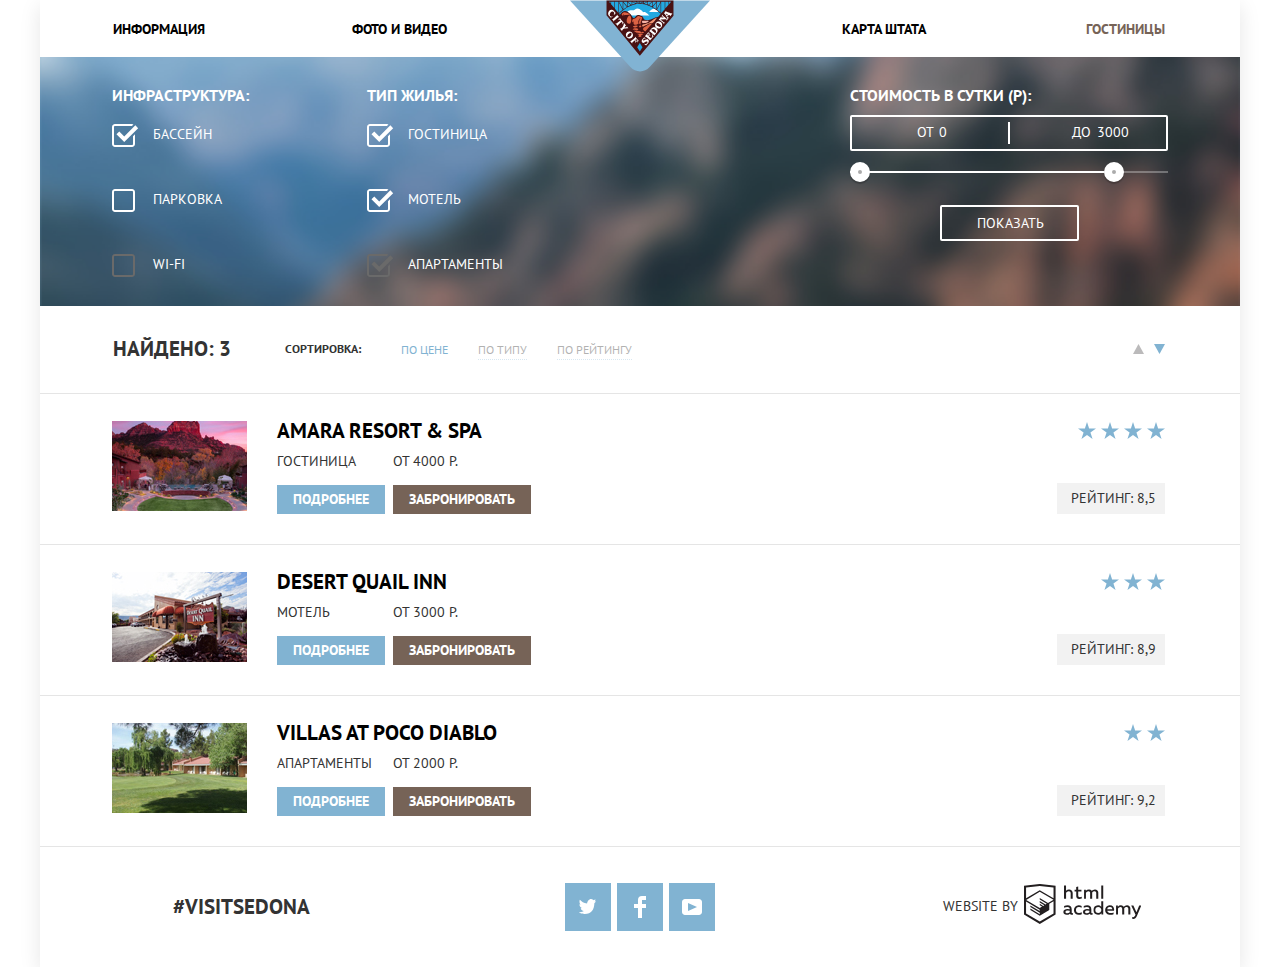
==== commit 923635fc: "валидация" ====
--- a/catalog.html
+++ b/catalog.html
@@ -10,14 +10,14 @@
    <body class="container shadow">
       <header class="inner-header">
          <nav class="main-navigation">
-            <a href="index.html" class="main-header-logo" area-label="Главная">
+            <a href="index.html" class="main-header-logo">
             <img src="img/logo-sedona.svg" class="logo" width="140" height="72" alt="Логотип Седона">
             </a>
             <ul class="site-navigation">
-               <li><a href="#" area-label="Информация">Информация</a></li>
-               <li><a href="#" area-label="Фото и видео">Фото и видео</a></li>
-               <li><a href="#" area-label="Карта штата">Карта штата</a></li>
-               <li ><a class="active" area-label="Гостиницы">Гостиницы</a></li>
+               <li><a href="#">Информация</a></li>
+               <li><a href="#">Фото и видео</a></li>
+               <li><a href="#">Карта штата</a></li>
+               <li ><a class="active">Гостиницы</a></li>
             </ul>
          </nav>
       </header>
@@ -27,30 +27,30 @@
                <fieldset class="checkbox-list">
                   <legend>Инфраструктура:</legend>
                   <label for="pool">Бассейн
-                  <input class="visually-hidden" type="checkbox"  id="pool" name="pool" checked area-label="Бассейн">
+                  <input class="visually-hidden" type="checkbox"  id="pool" name="pool" checked>
                   <span class="checkbox-indicator"></span>
                   </label>
                   <label for="parking">Парковка
-                  <input class="visually-hidden" type="checkbox"  id="parking" name="parking" area-label="Парковка">
+                  <input class="visually-hidden" type="checkbox"  id="parking" name="parking">
                   <span class="checkbox-indicator"></span>
                   </label>
                   <label for="Wi-Fi">Wi-Fi
-                  <input class="visually-hidden" type="checkbox" id="Wi-Fi" name="Wi-Fi" disabled area-label="Wi-Fi">
+                  <input class="visually-hidden" type="checkbox" id="Wi-Fi" name="Wi-Fi" disabled>
                   <span class="checkbox-indicator"></span>
                   </label>	
                </fieldset>
                <fieldset class="checkbox-list">
                   <legend>Тип жилья:</legend>
                   <label for="hotels">Гостиница
-                  <input class="visually-hidden" type="checkbox"  id="hotels" name="hotels" checked area-label="Гостиница">
+                  <input class="visually-hidden" type="checkbox"  id="hotels" name="hotels" checked>
                   <span class="checkbox-indicator"></span>
                   </label>
                   <label for="motels">Мотель
-                  <input class="visually-hidden" type="checkbox"  id="motels" name="motels" checked area-label="Мотель">
+                  <input class="visually-hidden" type="checkbox"  id="motels" name="motels" checked>
                   <span class="checkbox-indicator"></span>
                   </label>
                   <label for="apartments">Апартаменты
-                  <input class="visually-hidden" type="checkbox" id="apartments" name="apartments" checked disabled area-label="Апартаменты">
+                  <input class="visually-hidden" type="checkbox" id="apartments" name="apartments" checked disabled>
                   <span class="checkbox-indicator"></span>
                   </label>	
                </fieldset>
@@ -68,7 +68,7 @@
                         <div class="range-toggle range-toggle-min"></div>
                         <div class="range-toggle range-toggle-max"></div>
                      </div>
-                     <button class="btn-transparent" type="submit" area-label="Показать">Показать</button>
+                     <button class="btn-transparent" type="submit">Показать</button>
                   </div>
                </fieldset>
             </form>
@@ -78,9 +78,9 @@
                <h2>НАЙДЕНО: 3</h2>
                <p>Сортировка:</p>
                <ul class="filter-meanings">
-                  <li class="filter-meanings-item"><a href="#" class="sort-active" area-label="По цене">По цене</a></li>
-                  <li class="filter-meanings-item"><a href="#" area-label="По типу">По типу</a></li>
-                  <li class="filter-meanings-item"><a href="#" area-label="По рейтингу">По рейтингу</a></li>
+                  <li class="filter-meanings-item"><a href="#" class="sort-active">По цене</a></li>
+                  <li class="filter-meanings-item"><a href="#">По типу</a></li>
+                  <li class="filter-meanings-item"><a href="#">По рейтингу</a></li>
                   <li class="filter-meanings-item">
                      <a href="#" class="increase" aria-label="По возрастанию">
                         <svg xmlns="http://www.w3.org/2000/svg" width="11" height="10" viewBox="0 0 11 10">
@@ -104,11 +104,11 @@
                   <div class="info-wrap">
                      <div class="info-wrap_s">
                         <span>Гостиница</span> 
-                        <a href="#" class="button-info button-blue" area-label="Подробнее">Подробнее</a>
+                        <a href="#" class="button-info button-blue">Подробнее</a>
                      </div>
                      <div class="info-wrap_s">
                         <span>от 4000 р.</span>
-                        <a href="#" class="button-booking button-brown" area-label="Забронировать">Забронировать</a>
+                        <a href="#" class="button-booking button-brown">Забронировать</a>
                      </div>
                   </div>
                </div>
@@ -129,11 +129,11 @@
                   <div class="info-wrap">
                      <div class="info-wrap_s">
                         <span>Мотель</span>
-                        <a href="#" class="button-info button-blue" area-label="Подробнее">Подробнее</a>
+                        <a href="#" class="button-info button-blue">Подробнее</a>
                      </div>
                      <div class="info-wrap_s">
                         <span>от 3000 р.</span>
-                        <a href="#" class="button-booking button-brown" area-label="Забронировать">Забронировать</a>
+                        <a href="#" class="button-booking button-brown">Забронировать</a>
                      </div>
                   </div>
                </div>
@@ -153,11 +153,11 @@
                   <div class="info-wrap">
                      <div class="info-wrap_s">
                         <span>Апартаменты</span>
-                        <a href="#" class="button-info button-blue" area-label="Подробнее">Подробнее</a>
+                        <a href="#" class="button-info button-blue">Подробнее</a>
                      </div>
                      <div class="info-wrap_s">
                         <span>от 2000 р.</span>
-                        <a href="#" class="button-booking button-brown" area-label="Забронировать">Забронировать</a>
+                        <a href="#" class="button-booking button-brown">Забронировать</a>
                      </div>
                   </div>
                </div>
@@ -212,218 +212,3 @@
          </p>
       </footer>
    </body>
-</html><!DOCTYPE html>
-<html lang="ru">
-   <head>
-      <meta charset="utf-8">
-      <title>HTML Academy: Седона</title>
-      <link href="https://fonts.googleapis.com/css?family=PT+Sans:400,700&amp;subset=cyrillic" rel="stylesheet" type="text/css">
-      <link href="css/normalize.css" rel="stylesheet" type="text/css">
-      <link href="css/style.css" rel="stylesheet" type="text/css">
-   </head>
-   <body class="container shadow">
-      <header class="inner-header">
-         <nav class="main-navigation">
-            <a href="index.html" class="main-header-logo" area-label="Главная">
-            <img src="img/logo-sedona.svg" class="logo" width="140" height="72" alt="Логотип Седона">
-            </a>
-            <ul class="site-navigation">
-               <li><a href="#" area-label="Информация">Информация</a></li>
-               <li><a href="#" area-label="Фото и видео">Фото и видео</a></li>
-               <li><a href="#" area-label="Карта штата">Карта штата</a></li>
-               <li ><a class="active" area-label="Гостиницы">Гостиницы</a></li>
-            </ul>
-         </nav>
-      </header>
-      <main class="">
-         <section class="hotel-filter">
-            <form class="filter-form" method="post" action="https://echo.htmlacademy.ru">
-               <fieldset class="checkbox-list">
-                  <legend>Инфраструктура:</legend>
-                  <label for="pool">Бассейн
-                  <input class="visually-hidden" type="checkbox"  id="pool" name="pool" checked area-label="Бассейн">
-                  <span class="checkbox-indicator"></span>
-                  </label>
-                  <label for="parking">Парковка
-                  <input class="visually-hidden" type="checkbox"  id="parking" name="parking" area-label="Парковка">
-                  <span class="checkbox-indicator"></span>
-                  </label>
-                  <label for="Wi-Fi">Wi-Fi
-                  <input class="visually-hidden" type="checkbox" id="Wi-Fi" name="Wi-Fi" disabled area-label="Wi-Fi">
-                  <span class="checkbox-indicator"></span>
-                  </label>	
-               </fieldset>
-               <fieldset class="checkbox-list">
-                  <legend>Тип жилья:</legend>
-                  <label for="hotels">Гостиница
-                  <input class="visually-hidden" type="checkbox"  id="hotels" name="hotels" checked area-label="Гостиница">
-                  <span class="checkbox-indicator"></span>
-                  </label>
-                  <label for="motels">Мотель
-                  <input class="visually-hidden" type="checkbox"  id="motels" name="motels" checked area-label="Мотель">
-                  <span class="checkbox-indicator"></span>
-                  </label>
-                  <label for="apartments">Апартаменты
-                  <input class="visually-hidden" type="checkbox" id="apartments" name="apartments" checked disabled area-label="Апартаменты">
-                  <span class="checkbox-indicator"></span>
-                  </label>	
-               </fieldset>
-               <fieldset>
-                  <div class="filter-range">
-                     <div class="filter-range-title">Стоимость в сутки (р):</div>
-                     <div class="price-controls">
-                        <label class="min-price">от <input type="text" name="min-price" value="0"></label>
-                        <label class="max-price">до <input type="text" name="max-price" value="3000"></label>
-                     </div>
-                     <div class="range-controls">
-                        <div class="scale">
-                           <div class="bar"></div>
-                        </div>
-                        <div class="range-toggle range-toggle-min"></div>
-                        <div class="range-toggle range-toggle-max"></div>
-                     </div>
-                     <button class="btn-transparent" type="submit" area-label="Показать">Показать</button>
-                  </div>
-               </fieldset>
-            </form>
-         </section>
-         <section class="filter-results ">
-            <header class="sort-result">
-               <h2>НАЙДЕНО: 3</h2>
-               <p>Сортировка:</p>
-               <ul class="filter-meanings">
-                  <li class="filter-meanings-item"><a href="#" class="sort-active" area-label="По цене">По цене</a></li>
-                  <li class="filter-meanings-item"><a href="#" area-label="По типу">По типу</a></li>
-                  <li class="filter-meanings-item"><a href="#" area-label="По рейтингу">По рейтингу</a></li>
-                  <li class="filter-meanings-item">
-                     <a href="#" class="increase" aria-label="По возрастанию">
-                        <svg xmlns="http://www.w3.org/2000/svg" width="11" height="10" viewBox="0 0 11 10">
-                           <path fill="#231F20" d="M5.5 0L0 10h11z"/>
-                        </svg>
-                     </a>
-                  </li>
-                  <li class="filter-meanings-item">
-                     <a href="#" class="decrease sort-active" aria-label="По убыванию">
-                        <svg xmlns="http://www.w3.org/2000/svg" width="11" height="10" viewBox="0 0 11 10">
-                           <path fill="#231F20" d="M5.5 10L0 0h11"/>
-                        </svg>
-                     </a>
-                  </li>
-               </ul>
-            </header>
-            <article class="hotel-card">
-               <img src="img/amara-resort.jpg" width="135" height="90" alt="Amara resort & spa" />
-               <div class="card-info">
-                  <h3 class="hotel-name"><a href="#"> AMARA RESORT & SPA</a></h3>
-                  <div class="info-wrap">
-                     <div class="info-wrap_s">
-                        <span>Гостиница</span> 
-                        <a href="#" class="button-info button-blue" area-label="Подробнее">Подробнее</a>
-                     </div>
-                     <div class="info-wrap_s">
-                        <span>от 4000 р.</span>
-                        <a href="#" class="button-booking button-brown" area-label="Забронировать">Забронировать</a>
-                     </div>
-                  </div>
-               </div>
-               <div class="rating">
-                  <div class="star" aria-label="four stars">
-                     <img src="img/star.svg" width="18" height="17" alt="Rating star">
-                     <img src="img/star.svg" width="18" height="17" alt="Rating star">
-                     <img src="img/star.svg" width="18" height="17" alt="Rating star">
-                     <img src="img/star.svg" width="18" height="17" alt="Rating star">
-                  </div>
-                  <span aria-label="rating 8.5">РЕЙТИНГ: 8,5</span>
-               </div>
-            </article>
-            <article class="hotel-card">
-               <img src="img/desert-quail.jpg"  width="135" height="90" alt="Desert quail inn" />
-               <div class="card-info">
-                  <h3 class="hotel-name"><a href="#"> DESERT QUAIL INN</a></h3>
-                  <div class="info-wrap">
-                     <div class="info-wrap_s">
-                        <span>Мотель</span>
-                        <a href="#" class="button-info button-blue" area-label="Подробнее">Подробнее</a>
-                     </div>
-                     <div class="info-wrap_s">
-                        <span>от 3000 р.</span>
-                        <a href="#" class="button-booking button-brown" area-label="Забронировать">Забронировать</a>
-                     </div>
-                  </div>
-               </div>
-               <div class="rating">
-                  <div class="star" aria-label="three stars">
-                     <img src="img/star.svg" width="18" height="17" alt="Rating star">
-                     <img src="img/star.svg" width="18" height="17" alt="Rating star">
-                     <img src="img/star.svg" width="18" height="17" alt="Rating star">
-                  </div>
-                  <span aria-label="rating 8.9">РЕЙТИНГ: 8,9</span>	
-               </div>
-            </article>
-            <article class="hotel-card">
-               <img src="img/villas-at-poco.jpg" width="135" height="90" alt="Villas at poco diablo" />
-               <div class="card-info">
-                  <h3 class="hotel-name"><a href="#"> VILLAS AT POCO DIABLO</a></h3>
-                  <div class="info-wrap">
-                     <div class="info-wrap_s">
-                        <span>Апартаменты</span>
-                        <a href="#" class="button-info button-blue" area-label="Подробнее">Подробнее</a>
-                     </div>
-                     <div class="info-wrap_s">
-                        <span>от 2000 р.</span>
-                        <a href="#" class="button-booking button-brown" area-label="Забронировать">Забронировать</a>
-                     </div>
-                  </div>
-               </div>
-               <div class="rating">
-                  <div class="star" aria-label="two stars">
-                     <img src="img/star.svg" width="18" height="17" alt="Rating star">
-                     <img src="img/star.svg" width="18" height="17" alt="Rating star">
-                  </div>
-                  <span aria-label="rating 9.2">РЕЙТИНГ: 9,2</span>
-               </div>
-            </article>
-         </section>
-      </main>
-      <footer class="inner-footer">
-         <p class="tag">
-            #VISITSEDONA
-         </p>
-         <div class="footer-social">
-            <ul>
-               <li >
-                  <a href="#" class="social-btn" aria-label="Twitter">
-                     <svg xmlns="http://www.w3.org/2000/svg" xmlns:xlink="http://www.w3.org/1999/xlink" width="17" height="15" viewBox="0 0 17 15">
-                        <path fill="#FFF" d="M10.95.144c1.685-.496 2.984.27 3.577 1.179.673-.231 1.331-.481 2.011-.708a2.345 2.345 0 0 1-.857 1.768c.685.17 1.304-.491 1.304-.491-.169 1-1.006 1.788-1.563 2.024-.231 6.75-3.175 11.217-10.077 11.082h-.446c-.41 0-4.164-.46-4.898-1.887 2.271.196 3.893-.422 4.693-1.177-.96-.3-2.679-.477-2.979-2.95.349.106.564.228 1.19.119C1.705 8.247.374 7.53.448 5.33c.285.328 1.067.536 1.34.472C1.085 5.561-.182 2.442.894.85c1.818 1.854 3.735 3.606 7.152 3.773C8.254 2.33 9.183.793 10.95.144z">
-                        </path>
-                     </svg>
-                  </a>
-               </li>
-               <li >
-                  <a href="#" class="social-btn" aria-label="Facebook">
-                     <svg xmlns="http://www.w3.org/2000/svg" width="12" height="22" viewBox="0 0 12 22">
-                        <path fill="#FFF" d="M12 4V0H8a4 4 0 0 0-4 4v4H0v4h4v10h4V12h4V8H8V4h4z"/>
-                     </svg>
-                  </a>
-               </li>
-               <li >
-                  <a href="#" class="social-btn" aria-label="Youtube">
-                     <svg xmlns="http://www.w3.org/2000/svg" xmlns:xlink="http://www.w3.org/1999/xlink" width="20" height="16" viewBox="0 0 20 16">
-                        <path fill="#FFF" d="M17 0H3C1.35 0 0 1.35 0 3v10c0 1.65 1.35 3 3 3h14c1.65 0 3-1.35 3-3V3c0-1.65-1.35-3-3-3zM6.027 11.998V4.002L15.014 8l-8.987 3.998z"/>
-                     </svg>
-                  </a>
-               </li>
-            </ul>
-         </div>
-         <p class="footer-copyright">
-            <span>WEBSITE BY</span>
-            <a class="button-c" href="https://htmlacademy.ru/intensive/htmlcss" aria-label="html academy">
-               <svg id="Layer_1" data-name="Layer 1" xmlns="http://www.w3.org/2000/svg" viewBox="0 0 108.08 36.85" height="40">
-                  <title>logo-htmlacademy-small1</title>
-                  <path d="M44.61,26.88a2,2,0,0,0,.55-0.1v1.33a3.25,3.25,0,0,1-1.18.21,1.67,1.67,0,0,1-1.67-1,4.84,4.84,0,0,1-3.14,1.08c-1.51,0-2.91-.83-2.91-2.55,0-2.13,2-2.79,3.71-2.79a11.08,11.08,0,0,1,2.17.25v-0.3c0-1-.76-1.77-2.19-1.77a7.42,7.42,0,0,0-3,.64v-1.7a10.21,10.21,0,0,1,3.19-.55c2.36,0,3.81,1.12,3.81,3.65v3a0.54,0.54,0,0,0,.49.59h0.17Zm-6.44-1.13A1.35,1.35,0,0,0,39.63,27h0.11a3.39,3.39,0,0,0,2.41-1V24.58a9.72,9.72,0,0,0-1.81-.21c-1,0-2.16.33-2.16,1.38h0Zm12.36-6.11a5,5,0,0,1,2.57.64V22a4.08,4.08,0,0,0-2.3-.7,2.75,2.75,0,1,0,0,5.49,5,5,0,0,0,2.43-.64v1.71a6.27,6.27,0,0,1-2.76.57A4.21,4.21,0,0,1,46,24.51q0-.21,0-0.41a4.32,4.32,0,0,1,4.18-4.46h0.38Zm12.17,7.24a2,2,0,0,0,.55-0.1v1.33a3.25,3.25,0,0,1-1.18.21,1.67,1.67,0,0,1-1.67-1,4.84,4.84,0,0,1-3.14,1.08c-1.51,0-2.91-.83-2.91-2.55,0-2.13,2-2.79,3.71-2.79a11.08,11.08,0,0,1,2.17.25v-0.3c0-1-.76-1.77-2.19-1.77a7.42,7.42,0,0,0-3,.64v-1.7a10.21,10.21,0,0,1,3.19-.55c2.36,0,3.81,1.12,3.81,3.65v3a0.54,0.54,0,0,0,.49.59h0.17Zm-6.44-1.13A1.35,1.35,0,0,0,57.73,27h0.11a3.39,3.39,0,0,0,2.41-1V24.58a9.72,9.72,0,0,0-1.81-.21c-1.06,0-2.16.33-2.16,1.38h0ZM73,16V28.2H71.35V26.88a3.88,3.88,0,0,1-3.19,1.54,4.4,4.4,0,0,1,0-8.78,3.81,3.81,0,0,1,3,1.3V16H73Zm-4.53,5.22a2.76,2.76,0,1,0,0,5.52A2.86,2.86,0,0,0,71.15,25V23A2.91,2.91,0,0,0,68.49,21.27ZM79,19.64c3.31,0,4.46,2.68,3.92,5.09H76.7c0.21,1.5,1.67,2.11,3.19,2.11a6.11,6.11,0,0,0,2.64-.59v1.6a7.14,7.14,0,0,1-3,.57C77,28.42,74.78,27,74.78,24a4.18,4.18,0,0,1,4-4.39H79Zm0.09,1.54a2.28,2.28,0,0,0-2.44,2.1v0.06H81.3A2,2,0,0,0,79.13,21.18Zm5.73,7V19.87h1.65v1a3.81,3.81,0,0,1,2.78-1.27A2.86,2.86,0,0,1,91.89,21a4.12,4.12,0,0,1,2.91-1.33A3.06,3.06,0,0,1,98,23V28.2h-1.9V23.05a1.59,1.59,0,0,0-1.42-1.75H94.42a2.8,2.8,0,0,0-2.07,1.12V28.2h-1.9V23.05A1.59,1.59,0,0,0,89,21.31H88.8a3,3,0,0,0-2.21,1.29v5.63H84.86Zm21.31-8.33h1.9l-3.91,9.46c-0.9,2.17-2.09,2.86-3.35,2.86a4.76,4.76,0,0,1-1.1-.14V30.46a2.86,2.86,0,0,0,.85.12c0.9,0,1.58-.64,2.07-1.9l0.17-.42-4-8.4h2l2.86,6.29ZM38.73,1.46V6.22a3.81,3.81,0,0,1,2.7-1.14,3.25,3.25,0,0,1,3.44,3.4v5.15H43V8.72a1.81,1.81,0,0,0-1.61-2h-0.3a2.93,2.93,0,0,0-2.32,1.39v5.52h-1.9V1.46h1.9ZM49.94,2.31v3h3V6.91h-3v3.81c0,1.1.5,1.46,1.58,1.46a4.49,4.49,0,0,0,1.69-.33v1.6A6.8,6.8,0,0,1,51,13.8a2.55,2.55,0,0,1-2.86-2.74V6.89H46.58V5.26h1.5V2.74Zm5.4,11.31V5.28H57v1A3.81,3.81,0,0,1,59.77,5a2.86,2.86,0,0,1,2.6,1.33A4.12,4.12,0,0,1,65.28,5,3.06,3.06,0,0,1,68.44,8.4v5.21h-1.9V8.46a1.59,1.59,0,0,0-1.42-1.75H64.89a2.8,2.8,0,0,0-2.07,1.12v5.78h-1.9V8.46A1.59,1.59,0,0,0,59.5,6.71H59.27A3,3,0,0,0,57.06,8v5.63H55.34ZM71.17,1.45H73V13.6H71.17V1.45ZM14.71,0H14.55L0,1.54V28.21l14.55,8.66,14.55-8.66V1.54Zm12.5,27.1L14.55,34.64,1.9,27.12V16.18l12.59,7.5V25L5.86,19.9v1.31l8.68,5.21v1.39L5.87,22.65V24l8.68,5.21,8.75-5.24V18.31L27.2,16V27.12Zm0-12.53-3.48,2-1.6,1L14.51,13v1.31L21,18.23H21l-0.14.09-1,.54-5.37-3.2V17l4.24,2.52-1,.67-3.2-1.9v1.31l2.1,1.24L14.5,22.1,2,14.65,14.51,7.11Zm0-1.32L14.49,5.76,1.91,13.25v-10L14.56,1.92,27.21,3.25v10h0Z" transform="translate(0 -0.02)" fill="#231f20"/>
-               </svg>
-            </a>
-         </p>
-      </footer>
-   </body>
-</html>--- a/css/style.min.css
+++ b/css/style.min.css
@@ -1 +1 @@
-body{margin: 0;padding: 0;font-family: "PT Sans", Arial, sans-serif;font-size: 14px;line-height: 21px;font-weight: 400;color: #333333;text-transform: uppercase;background-color: #ffffff;background-position: top center;position: relative;}a{text-decoration: none;}.shadow{-webkit-box-shadow: 0 6px 20px rgba(0,0,0,.1);box-shadow: 0 6px 20px rgba(0,0,0,.1);}.container{width: 1200px;margin: 0 auto;}.container-s{width: 1055px;margin: 0 auto;}.visually-hidden:not(:focus):not(:active),input[type="checkbox"].visually-hidden,input[type="radio"].visually-hidden{position: absolute;width: 1px;height: 1px;margin: -1px;border: 0;padding: 0;white-space: nowrap;-webkit-clip-path: inset(100%);clip-path: inset(100%);clip: rect(0 0 0 0);overflow: hidden;}.main-index{margin-bottom: 0px;}.intro-welcome{display: -webkit-box;display: -ms-flexbox;display: flex;-webkit-box-orient: vertical;-webkit-box-direction: normal;-ms-flex-direction: column;flex-direction: column;-webkit-box-pack: center;-ms-flex-pack: center;justify-content: center;-webkit-box-align:center;-ms-flex-align:center;align-items:center;min-height: 469px;background-image: url("../img/background-photo.jpg");background-color: #81b3d2;background-size: 1200px;background-repeat: no-repeat;background-position: 50% 28%;margin-top:0;}.intro-welcome img{margin-bottom: 79px;margin-top: 76px;}.main-header-logo{position: absolute;top: 0;left: 50%;margin-left: -70px;}.main-navigation{background: #ffffff;}.site-navigation{margin: 0;width: 100%;list-style: none;display: -webkit-box;display: -ms-flexbox;display: flex;-webkit-box-orient: horizontal;-webkit-box-direction: normal;-ms-flex-direction: row;flex-direction: row;-webkit-box-pack: justify;-ms-flex-pack: justify;justify-content: space-between;}ul.site-navigation{padding: 0;}.site-navigation li{box-sizing: border-box;width:239px;padding-top: 16px;padding-bottom: 15px;}.site-navigation a{color:#000000;font-size: 14px;line-height: 26px;font-weight: bold;display: inline-block;vertical-align: middle;text-align: inherit;-webkit-box-sizing: border-box;box-sizing: border-box;}.site-navigation li:nth-child(3){margin-left: auto;}.site-navigation li:nth-child(2){margin-right: auto;}.site-navigation li:nth-child(3),.site-navigation li:last-child{text-align: right;}.site-navigation a:hover,.site-navigation a:focus{background-color: #ffffff;color:#81b3d2;}.site-navigation a:active{color: #bcbcbc;}a.active,a.active:hover,a.active:active{color:#766357;}.intro-text{position: relative;padding-top: 59px;width: 100%;color: #000000;text-align: center;background-color: #FFF;padding-bottom: 54px;padding-top: 60px;}.intro{-webkit-box-sizing: border-box;box-sizing: border-box;}.intro-text p:first-child{font-size: 21px;line-height: 26px;font-weight: bold;width: 600px;margin: 0 auto;}.intro-text p:last-child{font-size: 14px;margin: 0 auto;margin-top:30px;width: 490px;}.intro-text:before{content: "";width: 100%;min-height: 59px;position: absolute;bottom:98%;left:0;background-image: url("../img/polygon.svg");background-position: top center;background-repeat: no-repeat;z-index: 1;}.reasons{text-align: center;}.reason-img-one{display: -webkit-box;display: -ms-flexbox;display: flex;-webkit-box-align: center;-ms-flex-align: center;align-items: center;-webkit-box-flex: 1;-ms-flex-positive: 1;flex-grow: 1;max-width: 800px;height: 100%;}.reason-img-one img,.reason-img-two img{display: block;}.reason-img-two{display: -webkit-box;display: -ms-flexbox;display: flex;-webkit-box-align: center;-ms-flex-align: center;align-items: center;max-width: 800px;height: 100%;-webkit-box-ordinal-group: 0;-ms-flex-order: -1;order: -1;}.reasons-list{padding:0;margin:0;display: -webkit-box;display: -ms-flexbox;display: flex;-webkit-box-orient: horizontal;-webkit-box-direction: normal;-ms-flex-direction: row;flex-direction: row;-webkit-box-pack: justify;-ms-flex-pack: justify;justify-content: space-between;-ms-flex-wrap: wrap;flex-wrap: wrap;list-style: none;}.reasons-item{position: relative;width: 100%;min-height: 256px;-webkit-box-sizing: border-box;box-sizing: border-box;display: -webkit-box;display: -ms-flexbox;display: flex;-webkit-box-pack: justify;-ms-flex-pack: justify;justify-content: space-between;margin: 0 auto;}.reasons-item_s{width: 33.33333333333333333%;}.reasons-text{padding: 0;height: 100%;display: -webkit-box;display: -ms-flexbox;display: flex;-webkit-box-orient: vertical;-webkit-box-direction: normal;-ms-flex-direction: column;flex-direction: column;-webkit-box-pack: center;-ms-flex-pack: center;-ms-flex-wrap: wrap;flex-wrap: wrap;-webkit-box-align: center;-ms-flex-align: center;align-items: center;-ms-flex-item-align: center;align-self: center;max-width: 400px;-webkit-box-sizing: border-box;box-sizing: border-box;margin: 0 auto;padding: 46px 0 40px;}.reasons-text h3{font-size: 21px;line-height: 21px;-ms-flex-item-align: center;-ms-grid-row-align: center;align-self: center;margin: 0px;max-width: 151px;padding-bottom: 26px;}.reasons-text p{max-width: 305px;margin: 0;padding-bottom: 19px;}p.text-width{max-width: 285px;}p.text-width-two{max-width: 255px;}.reasons-b{-webkit-box-align:end;-ms-flex-align:end;-ms-grid-row-align:flex-end;align-items:flex-end;min-height: 330px;padding-top: 112px;position: relative;}.hausing::before{position: absolute;width: 75px;min-height: 75px;left:163px;top: 56px;content: "";background-image:url("../img/icon-1.svg");background-repeat: no-repeat;background-position: center center;background-size: 75px 75px;}.food::before{display: block;position: absolute;width: 75px;height: 75px;left:163px;top: 56px;content:" ";background-image: url("../img/icon-3.svg");background-repeat: no-repeat;background-position: center center;background-size: 75px 75px;}.souvenirs::before{position: absolute;width: 75px;min-height: 75px;left:163px;top: 56px;content: "";background-image: url("../img/icon-2.svg");background-repeat: no-repeat;background-position: center center;background-size: 75px 75px;}.text-gray{background-color: #eeeeee;}.text-blue{background-color: #81b3d2;color:#ffffff;}.hotel-booking{padding-top: 56px;text-align: center;position: relative;}.hotel-booking h3{font-size: 30px;margin-top: 0px;}.hotel-booking p{line-height: 26px;margin-bottom: 15px;}p.hotel-booking-text{margin-bottom: 46px;}.hotel-booking p:first-child{margin-top: 55px;}.hotel-booking a{font-size: 21px;line-height: 26px;font-weight: bold;padding-bottom: 30px;padding-top: 30px;}.search-btn{display: inline-block;vertical-align: middle;width: 568px;padding-top: 33px;padding-bottom: 33px;cursor: pointer;}@keyframes animation-form{0%{opacity: 0.1;}50%{opacity: 0.5;}70%{opacity: 0.7;}90%{opacity: 0.9;}100%{opacity: 1;}}.search-form{display: -webkit-box;display: -ms-flexbox;display: flex;-webkit-box-orient: horizontal;-webkit-box-direction: normal;-ms-flex-direction: row;flex-direction: row;-ms-flex-wrap: wrap;flex-wrap: wrap;line-height: 26px;font-weight: bold;width: 568px;position: absolute;top: 100%;margin-left: 316px;padding-right: 55px;padding-left: 55px;background-color: #fff;-webkit-box-shadow: none;box-shadow: none;z-index: 3;-webkit-box-sizing: border-box;box-sizing: border-box;animation: animation-form 0.4s;}.search-form_half{width: 50%;display: -webkit-box;display: -ms-flexbox;display: flex;-webkit-box-align: center;-ms-flex-align: center;align-items: center;}.search-form_l{position: relative;display: -webkit-box;display: -ms-flexbox;display: flex;-webkit-box-orient: horizontal;-webkit-box-direction: normal;-ms-flex-direction: row;flex-direction: row;-webkit-box-align:center;-ms-flex-align:center;align-items:center;width: 100%;}.counter-wrap{width: 100%;display: -webkit-box;display: -ms-flexbox;display: flex;-webkit-box-orient: horizontal;-webkit-box-direction: normal;-ms-flex-direction: row;flex-direction: row;-ms-flex-wrap: wrap;flex-wrap: wrap;-webkit-box-align: center;-ms-flex-align: center;align-items: center;margin-top: 16px;}.children{margin-left: 53px;}.search-form svg{fill: #a9a9a9;position: absolute;left:428px;top;cursor: pointer;height: 22px;}.search-form svg:hover{fill: #000;}.search-form svg:active{fill: #a9cbe0;}input[type="text"]:focus + svg{fill: #000;}.field{-webkit-box-sizing: border-box;box-sizing: border-box;padding-left: 13px;padding-right: 6px;padding-top: 6px;padding-bottom: 6px;font-weight: bold;background: #f2f2f2;}.field:hover{background: #ebebeb;}.field:focus{background: #ffffff;outline-color: #e5e5e5;}.number-of-people:focus,.btn-plus:focus, .btn-minus:focus{outline-color: #e5e5e5;}.btn-plus:hover, .btn-minus:hover{background-color: #ebebeb;}.date-start-end{-webkit-box-sizing: border-box;box-sizing: border-box;width: 346px;min-height: 38px;-webkit-box-shadow: none;box-shadow: none;border:none;margin-left: auto;padding-right: 32px;}.date-start-end:focus + path{fill: #000;}.number-of-people{width: 100%;min-height: 38px;text-align: center;-webkit-box-shadow: none;box-shadow: none;border:none;}.search-form p{width: 100%;display: -webkit-box;display: -ms-flexbox;display: flex;-webkit-box-align: center;-ms-flex-align: center;align-items: center;}.search-wrap{position: relative;margin-left: auto;width: 114px;-webkit-box-sizing: border-box;box-sizing: border-box;display: -webkit-box;display: -ms-flexbox;display: flex;-webkit-box-orient: horizontal;-webkit-box-direction: normal;-ms-flex-direction: row;flex-direction: row;}.btn-plus, .btn-minus{position: absolute;-webkit-box-sizing: border-box;box-sizing: border-box;border:none;width: 38px;height: 38px;background-color:transparent;background-repeat: no-repeat;background-position: center center;cursor: pointer;outline: none;}.btn-plus{left: 76px;}.btn-plus::before,.btn-plus::after,.btn-minus::before{content: "";position: absolute;left: 13px;top: 18px;width: 11px;height: 3px;background-color: #a9a9a9;}.btn-plus::before{-webkit-transform: rotate(90deg);-ms-transform: rotate(90deg);transform: rotate(90deg);}.btn-plus:hover::before,.btn-plus:hover::after,.btn-minus:hover::before{background-color: #000;}.btn-plus:active::before,.btn-plus:active::after,.btn-minus:active::before{background-color: #a9cbe0;}.map{position: relative;}.map img{width: 100%;height: auto;display: block;}.iframe-map{position: absolute;top: 0;left: 0;}.main-footer{box-sizing: border-box;display: -webkit-box;display: -ms-flexbox;display: flex;-webkit-box-orient: horizontal;-webkit-box-direction: normal;-ms-flex-direction: row;flex-direction: row;-webkit-box-pack: justify;-ms-flex-pack: justify;justify-content: space-between;-webkit-box-align: center;-ms-flex-align: center;align-items: center;padding-right: 55px;padding-left: 80px;padding-top: 26px;padding-bottom: 26px;position: absolute;left: 0;right: 0;bottom: 0;background-color: rgba(255, 255, 255, 0.9);}.inner-header{padding-left: 73px;padding-right: 75px;}.inner-footer{display: -webkit-box;display: -ms-flexbox;display: flex;-webkit-box-orient: horizontal;-webkit-box-direction: normal;-ms-flex-direction: row;flex-direction: row;-webkit-box-pack: justify;-ms-flex-pack: justify;justify-content: space-between;-webkit-box-align: center;-ms-flex-align: center;align-items: center;padding-right: 57px;padding-left: 81px;padding-top: 26px;padding-bottom: 26px;}.tag{font-size: 21px;line-height: 26px;font-weight: bold;width: 240px;text-align: center;}.footer-copyright{display: -webkit-box;display: -ms-flexbox;display: flex;-webkit-box-orient: horizontal;-webkit-box-direction: normal;-ms-flex-direction: row;flex-direction: row;width: 240px;margin: 0;}.footer-copyright span{display: inline-block;-ms-flex-item-align: center;-ms-grid-row-align: center;align-self: center;margin-right: 6px;}.footer-copyright a{display: inline-block;width: 115px;}.footer-social{margin-left: -31px;text-align: center;}.footer-social ul{padding: 0;margin: 0;display: -webkit-box;display: -ms-flexbox;display: flex;-webkit-box-orient: horizontal;-webkit-box-direction: normal;-ms-flex-direction: row;flex-direction: row;-webkit-box-pack: justify;-ms-flex-pack: justify;justify-content: space-between;-ms-flex-wrap: wrap;flex-wrap: wrap;list-style: none;}.footer-social a{margin-left:6px;}.social-btn{width: 46px;height: 48px;-webkit-box-sizing: border-box;box-sizing: border-box;display:-webkit-box;display:-ms-flexbox;display:flex;-webkit-box-align: center;-ms-flex-align: center;align-items: center;-webkit-box-pack: center;-ms-flex-pack: center;justify-content: center;background-color: #81b3d2;}.social-btn:hover{background-color: #669ec0;}.social-btn:active{background-color: #5496bd;}.social-btn:active svg path{fill:#88b6d1;}.social-btn:active + svg{fill: #88b6d1;}.button-c:hover svg path{fill:#81b3d2;}.button-c:active svg path{fill:#bdbbbc;}/*Catalog*/.hotel-filter{background: #5b4d4a;background-image: url("../img/filter-bg.png");background-color: #81b3d2;background-size: cover;background-position: 50% 34%;background-repeat: no-repeat;color: #ffffff;display: -webkit-box;display: -ms-flexbox;display: flex;-webkit-box-orient: horizontal;-webkit-box-direction: normal;-ms-flex-direction: row;flex-direction: row;overflow: hidden;-webkit-box-sizing: border-box;box-sizing: border-box;}.filter-form{display: -webkit-box;display: -ms-flexbox;display: flex;-webkit-box-orient: horizontal;-webkit-box-direction: normal;-ms-flex-direction: row;flex-direction: row;width: 100%;padding-top: 28px;padding-left: 72px;padding-right: 72px;padding-bottom: 5px;}.filter-form fieldset{width: 255px;display: -webkit-box;display: -ms-flexbox;display: flex;-webkit-box-orient: vertical;-webkit-box-direction: normal;-ms-flex-direction: column;flex-direction: column;border:0 none;margin: 0;padding: 0;}.checkbox-list label{position: relative;margin-top: 23px;margin-bottom: 25px;padding-left: 39px;cursor: pointer;}input[type="checkbox"] + .checkbox-indicator::before{content: "";position: absolute;top: 0;left: 0;width: 27px;height: 23px;background-image: url("../img/checkbox-off.svg");background-repeat: no-repeat;}.checkbox-list label{position: relative;margin-top: 18px;margin-bottom: 26px;padding-left: 41px;cursor: pointer;}input[type="checkbox"] + .checkbox-indicator::before{content: "";position: absolute;top: 0;left: 0;width: 27px;height: 23px;background-image: url("../img/checkbox-off.svg");background-repeat: no-repeat;}input[type="checkbox"]:checked + .checkbox-indicator::before{content: "";position: absolute;top: 0;left: 0;width: 27px;height: 23px;background-image: url("../img/checkbox-on.svg");background-repeat: no-repeat;}input[type="checkbox"]:focus + .checkbox-indicator::before{outline:2px solid #81b3d2;}input[type="checkbox"]:disabled + .checkbox-indicator::before{content: "";position: absolute;top: 0;left: 0;width: 27px;height: 23px;background-image: url("../img/checkbox-off-disabled.svg");background-repeat: no-repeat;cursor: not-allowed;}input[type="checkbox"]:checked:disabled + .checkbox-indicator::before{content: "";position: absolute;top: 0;left: 0;width: 27px;height: 23px;background-image: url("../img/checkbox-on-disabled.svg");background-repeat: no-repeat;}.filter-form fieldset:last-child{margin-left: auto;}.filter-results{display: -webkit-box;display: -ms-flexbox;display: flex;-webkit-box-orient: vertical;-webkit-box-direction: normal;-ms-flex-direction: column;flex-direction: column;-webkit-box-align: center;-ms-flex-align: center;align-items: center;}.filter-results header{display: -webkit-box;display: -ms-flexbox;display: flex;-webkit-box-orient: horizontal;-webkit-box-direction: normal;-ms-flex-direction: row;flex-direction: row;-webkit-box-pack: center;-ms-flex-pack: center;justify-content: center;width: 100%;-webkit-box-sizing: border-box;box-sizing: border-box;padding-top: 13px;padding-bottom: 13px;}.hotel-filter legend{font-size: 16px;line-height: 21px;font-weight: bold;}.filter-range-title{margin-bottom: 9px;font-weight: 600;font-size: 16px;line-height: 21px;}.price-controls{width: 314px;position: relative;height: 32px;font-size: 0;margin-bottom: 20px;border: 2px solid #ffffff;border-radius: 2px;}.price-controls:after{content: "";position: absolute;top: 50%;left: 50%;width: 2px;height: 22px;background: #ffffff;-webkit-transform: translate(-50%, -50%);-ms-transform: translate(-50%, -50%);transform: translate(-50%, -50%);}.min-price,.max-price{margin-top:4px;}.range-controls{position: relative;margin-bottom: 32px;}.range-controls .scale{height: 2px;background: rgba(255, 255, 255, 0.3);}.range-controls .bar{width: 80%;height: 2px;background: #ffffff;}.range-toggle{position: absolute;top: -9px;width: 4px;height: 4px;background: #ababab;border: 8px solid #ffffff;border-radius: 50%;-webkit-box-shadow: 0 2px 1px 0 rgba(0, 1, 1, 0.2);box-shadow: 0 2px 1px 0 rgba(0, 1, 1, 0.2);cursor: pointer;}.range-toggle:hover{background: #1c4f80;}.range-toggle-min{left: 0;}.range-toggle-max{left: 80%;}.price-controls label{display: inline-block;font-size: 14px;line-height: 38px;vertical-align: top;cursor: pointer;}.price-controls .min-price,.price-controls .max-price{width: 90px;padding-left: 65px;}.price-controls input{width: 50px;margin: 0;color: inherit;font: inherit;background: none;border: none;}.filter-range label{font-size: 14px;line-height: 21px;font-weight: normal;}.btn-transparent{display: block;margin: 0 auto;padding: 6px 35px;padding-right: 33px;font-size: 14px;line-height: 20px;color: #ffffff;text-transform: uppercase;background: transparent;border: 2px solid #ffffff;border-radius: 2px;cursor: pointer;}.btn-transparent:hover{color: #000000;background: #ffffff;}.button-show{line-height: 21px;color: #ffffff;background: rgba(91, 77, 74, 0.7);}.button-show:hover,.button-show:focus{background:#ffffff;color: #000000;}.sort-result{-webkit-box-sizing: border-box;box-sizing: border-box;padding-left: 73px;padding-right: 75px;}.sort-result h2{width: 237px;font-size: 21px;line-height: 26px;font-weight: bold;-ms-flex-item-align: center;-ms-grid-row-align: center;align-self: center;}.sort-result p{font-size: 12px;line-height: 18px;font-weight: bold;padding-right: 40px;-ms-flex-item-align: center;-ms-grid-row-align: center;align-self: center;}.filter-meanings{padding-left: 0;list-style: none;display: -webkit-box;display: -ms-flexbox;display: flex;-webkit-box-orient: horizontal;-webkit-box-direction: normal;-ms-flex-direction: row;flex-direction: row;-ms-flex-pack: distribute;justify-content: space-around;width: 100%;}.filter-meanings li{padding-right: 30px;-ms-flex-item-align: center;-ms-grid-row-align: center;align-self: center;}.filter-meanings a:hover,.filter-meanings a:focus{background-color: #ffffff;color:#81b3d2;opacity: 1;-ms-filter: "progid:DXImageTransform.Microsoft.Alpha(Opacity=100)";}.filter-meanings-item a{color: #000000;font-size: 12px;line-height: 18px;padding-bottom: 2px;border-bottom: 1px dotted #81b3d2 ;opacity: 0.3;-ms-filter: "progid:DXImageTransform.Microsoft.Alpha(Opacity=30)";-webkit-transition: all 0.2s linear;-o-transition: all 0.2s linear;transition: all 0.2s linear;}.filter-meanings-item .increase,.filter-meanings-item .decrease{border-bottom: none;}.filter-meanings-item:nth-child(4){margin-left: auto;padding-right: 10px;}.filter-meanings-item:last-child{padding-right: 0;}.increase:hover + svg path,.decrease:hover + svg path{fill: #000;}.increase svg path:active,.decrease svg path:active{fill: #81b3d2;}.filter-meanings-item a:active{color: #000000;}.filter-meanings-item .sort-active{color:#81b3d2;opacity: 1;border-bottom: none;}.sort-active svg path{fill: #81b3d2;opacity: 1;}.hotel-card{-webkit-box-sizing: border-box;box-sizing: border-box;padding-left: 72px;padding-top: 24px;padding-bottom: 30px;padding-right: 75px;}article.hotel-card{width: 100%;border-top: 1px #e5e5e5 solid;display: -webkit-box;display: -ms-flexbox;display: flex;-webkit-box-orient: horizontal;-webkit-box-direction: normal;-ms-flex-direction: row;flex-direction: row;}article.hotel-card:last-child{border-bottom: 1px #e5e5e5 solid;}article.hotel-card img{-ms-flex-item-align: center;-ms-grid-row-align: center;align-self: center;}.hotel-name a{font-size: 21px;line-height: 26px;color: #000000;}.hotel-name a:hover{color:#81b3d2;}.hotel-card h3 a:active{color: rgba(0, 0, 0, 0.3)}.card-info{margin-left: 30px;}.info-wrap{display: -webkit-box;display: -ms-flexbox;display: flex;-webkit-box-orient: horizontal;-webkit-box-direction: normal;-ms-flex-direction: row;flex-direction: row;margin-top: -7px;}.info-wrap_s{display: -webkit-box;display: -ms-flexbox;display: flex;-webkit-box-orient: vertical;-webkit-box-direction: normal;-ms-flex-direction: column;flex-direction: column;}.info-wrap_s:last-child{margin-left: 8px;}.info-wrap_s span{margin-bottom: 13px;}.card-info h3{width: 100%;margin-top: 0px;margin-bottom: 14px;}.card-info span:last-child{margin-left: 38px;}.rating{margin-left: auto;position: relative;display: -webkit-box;display: -ms-flexbox;display: flex;-webkit-box-orient: vertical;-webkit-box-direction: normal;-ms-flex-direction: column;flex-direction: column;-webkit-box-pack: justify;-ms-flex-pack: justify;justify-content: space-between;-ms-flex-wrap: wrap;flex-wrap: wrap;-ms-flex-item-align: stretch;align-self: stretch;-ms-flex-negative: 0;flex-shrink: 0;}.rating span{background-color: #f2f2f2;padding-top: 5px;padding-bottom: 5px;padding-right: 9px;padding-left: 14px;}.find-btn{border:none;font-size: 21px;line-height: 26px;font-weight: bold;width: 458px;margin: auto;margin-top: 55px;margin-bottom: 54px;padding-bottom: 16px;padding-left: 14px;padding-right: 14px;padding-top: 15px;-webkit-box-shadow: none;box-shadow: none;cursor: pointer;}.button-booking, .button-info{-webkit-box-sizing: border-box;box-sizing: border-box;font-weight: bold;padding-top: 4px;padding-bottom: 4px;padding-right: 16px;padding-left: 16px;text-align: center;}.button-blue{background:#81b3d2;color:#ffffff;}.button-blue:hover{background: #669ec0;}.button-blue:active{background:#5496bd;color: rgba(255, 255, 255, 0.3)}.button-brown{color: #ffffff;background: #766357;}.button-brown:hover{background: #604e43;}.button-brown:active{background:#503e33;color: rgba(255, 255, 255, 0.3)}.star{display: -webkit-box;display: -ms-flexbox;display: flex;-webkit-box-orient: horizontal;-webkit-box-direction: normal;-ms-flex-direction: row;flex-direction: row;-webkit-box-pack: end;-ms-flex-pack: end;justify-content: flex-end;}.star img{margin-left: 5px;margin-top: 4px;}.search-form-show{display: none;}+body{margin: 0;padding: 0;font-family: "PT Sans", Arial, sans-serif;font-size: 14px;line-height: 21px;font-weight: 400;color: #333333;text-transform: uppercase;background-color: #ffffff;background-position: top center;position: relative;}a{text-decoration: none;}.shadow{-webkit-box-shadow: 0 6px 20px rgba(0,0,0,.1);box-shadow: 0 6px 20px rgba(0,0,0,.1);}.container{width: 1200px;margin: 0 auto;}.container-s{width: 1055px;margin: 0 auto;}.visually-hidden:not(:focus):not(:active),input[type="checkbox"].visually-hidden,input[type="radio"].visually-hidden{position: absolute;width: 1px;height: 1px;margin: -1px;border: 0;padding: 0;white-space: nowrap;-webkit-clip-path: inset(100%);clip-path: inset(100%);clip: rect(0 0 0 0);overflow: hidden;}.main-index{margin-bottom: 0px;}.intro-welcome{display: -webkit-box;display: -ms-flexbox;display: flex;-webkit-box-orient: vertical;-webkit-box-direction: normal;-ms-flex-direction: column;flex-direction: column;-webkit-box-pack: center;-ms-flex-pack: center;justify-content: center;-webkit-box-align:center;-ms-flex-align:center;align-items:center;min-height: 469px;background-image: url("../img/background-photo.jpg");background-color: #81b3d2;background-size: 1200px;background-repeat: no-repeat;background-position: 50% 28%;margin-top:0;}.intro-welcome img{margin-bottom: 79px;margin-top: 76px;}.main-header-logo{position: absolute;top: 0;left: 50%;margin-left: -70px;}.main-navigation{background: #ffffff;}.site-navigation{margin: 0;width: 100%;list-style: none;display: -webkit-box;display: -ms-flexbox;display: flex;-webkit-box-orient: horizontal;-webkit-box-direction: normal;-ms-flex-direction: row;flex-direction: row;-webkit-box-pack: justify;-ms-flex-pack: justify;justify-content: space-between;}ul.site-navigation{padding: 0;}.site-navigation li{box-sizing: border-box;width:239px;padding-top: 16px;padding-bottom: 15px;}.site-navigation a{color:#000000;font-size: 14px;line-height: 26px;font-weight: bold;display: inline-block;vertical-align: middle;text-align: inherit;-webkit-box-sizing: border-box;box-sizing: border-box;}.site-navigation li:nth-child(3){margin-left: auto;}.site-navigation li:nth-child(2){margin-right: auto;}.site-navigation li:nth-child(3),.site-navigation li:last-child{text-align: right;}.site-navigation a:hover,.site-navigation a:focus{background-color: #ffffff;color:#81b3d2;}.site-navigation a:active{color: #bcbcbc;}a.active,a.active:hover,a.active:active{color:#766357;}.intro-text{position: relative;padding-top: 59px;width: 100%;color: #000000;text-align: center;background-color: #FFF;padding-bottom: 54px;padding-top: 60px;}.intro{-webkit-box-sizing: border-box;box-sizing: border-box;}.intro-text p:first-child{font-size: 21px;line-height: 26px;font-weight: bold;width: 600px;margin: 0 auto;}.intro-text p:last-child{font-size: 14px;margin: 0 auto;margin-top:30px;width: 490px;}.intro-text:before{content: "";width: 100%;min-height: 59px;position: absolute;bottom:98%;left:0;background-image: url("../img/polygon.svg");background-position: top center;background-repeat: no-repeat;z-index: 1;}.reasons{text-align: center;}.reason-img-one{display: -webkit-box;display: -ms-flexbox;display: flex;-webkit-box-align: center;-ms-flex-align: center;align-items: center;-webkit-box-flex: 1;-ms-flex-positive: 1;flex-grow: 1;max-width: 800px;height: 100%;}.reason-img-one img,.reason-img-two img{display: block;}.reason-img-two{display: -webkit-box;display: -ms-flexbox;display: flex;-webkit-box-align: center;-ms-flex-align: center;align-items: center;max-width: 800px;height: 100%;-webkit-box-ordinal-group: 0;-ms-flex-order: -1;order: -1;}.reasons-list{padding:0;margin:0;display: -webkit-box;display: -ms-flexbox;display: flex;-webkit-box-orient: horizontal;-webkit-box-direction: normal;-ms-flex-direction: row;flex-direction: row;-webkit-box-pack: justify;-ms-flex-pack: justify;justify-content: space-between;-ms-flex-wrap: wrap;flex-wrap: wrap;list-style: none;}.reasons-item{position: relative;width: 100%;min-height: 256px;-webkit-box-sizing: border-box;box-sizing: border-box;display: -webkit-box;display: -ms-flexbox;display: flex;-webkit-box-pack: justify;-ms-flex-pack: justify;justify-content: space-between;margin: 0 auto;}.reasons-item_s{width: 33.33333333333333333%;}.reasons-text{padding: 0;height: 100%;display: -webkit-box;display: -ms-flexbox;display: flex;-webkit-box-orient: vertical;-webkit-box-direction: normal;-ms-flex-direction: column;flex-direction: column;-webkit-box-pack: center;-ms-flex-pack: center;-ms-flex-wrap: wrap;flex-wrap: wrap;-webkit-box-align: center;-ms-flex-align: center;align-items: center;-ms-flex-item-align: center;align-self: center;max-width: 400px;-webkit-box-sizing: border-box;box-sizing: border-box;margin: 0 auto;padding: 46px 0 40px;}.reasons-text h3{font-size: 21px;line-height: 21px;-ms-flex-item-align: center;-ms-grid-row-align: center;align-self: center;margin: 0px;max-width: 151px;padding-bottom: 26px;}.reasons-text p{max-width: 305px;margin: 0;padding-bottom: 19px;}p.text-width{max-width: 285px;}p.text-width-two{max-width: 255px;}.reasons-b{-webkit-box-align:end;-ms-flex-align:end;-ms-grid-row-align:flex-end;align-items:flex-end;min-height: 330px;padding-top: 112px;position: relative;}.hausing::before{position: absolute;width: 75px;min-height: 75px;left:163px;top: 56px;content: "";background-image:url("../img/icon-1.svg");background-repeat: no-repeat;background-position: center center;background-size: 75px 75px;}.food::before{display: block;position: absolute;width: 75px;height: 75px;left:163px;top: 56px;content:" ";background-image: url("../img/icon-3.svg");background-repeat: no-repeat;background-position: center center;background-size: 75px 75px;}.souvenirs::before{position: absolute;width: 75px;min-height: 75px;left:163px;top: 56px;content: "";background-image: url("../img/icon-2.svg");background-repeat: no-repeat;background-position: center center;background-size: 75px 75px;}.text-gray{background-color: #eeeeee;}.text-blue{background-color: #81b3d2;color:#ffffff;}.hotel-booking{padding-top: 56px;text-align: center;position: relative;}.hotel-booking h3{font-size: 30px;margin-top: 0px;}.hotel-booking p{line-height: 26px;margin-bottom: 15px;}p.hotel-booking-text{margin-bottom: 46px;}.hotel-booking p:first-child{margin-top: 55px;}.hotel-booking a{font-size: 21px;line-height: 26px;font-weight: bold;padding-bottom: 30px;padding-top: 30px;}.search-btn{display: inline-block;vertical-align: middle;width: 568px;padding-top: 33px;padding-bottom: 33px;cursor: pointer;}@keyframes animation-form{0%{opacity: 0.1;}50%{opacity: 0.5;}70%{opacity: 0.7;}90%{opacity: 0.9;}100%{opacity: 1;}}.search-form{display: -webkit-box;display: -ms-flexbox;display: flex;-webkit-box-orient: horizontal;-webkit-box-direction: normal;-ms-flex-direction: row;flex-direction: row;-ms-flex-wrap: wrap;flex-wrap: wrap;line-height: 26px;font-weight: bold;width: 568px;position: absolute;top: 100%;margin-left: 316px;padding-right: 55px;padding-left: 55px;background-color: #fff;-webkit-box-shadow: none;box-shadow: none;z-index: 3;-webkit-box-sizing: border-box;box-sizing: border-box;animation: animation-form 0.4s;}.search-form_half{width: 50%;display: -webkit-box;display: -ms-flexbox;display: flex;-webkit-box-align: center;-ms-flex-align: center;align-items: center;}.search-form_l{position: relative;display: -webkit-box;display: -ms-flexbox;display: flex;-webkit-box-orient: horizontal;-webkit-box-direction: normal;-ms-flex-direction: row;flex-direction: row;-webkit-box-align:center;-ms-flex-align:center;align-items:center;width: 100%;}.counter-wrap{width: 100%;display: -webkit-box;display: -ms-flexbox;display: flex;-webkit-box-orient: horizontal;-webkit-box-direction: normal;-ms-flex-direction: row;flex-direction: row;-ms-flex-wrap: wrap;flex-wrap: wrap;-webkit-box-align: center;-ms-flex-align: center;align-items: center;margin-top: 16px;}.children{margin-left: 53px;}.search-form svg{fill: #a9a9a9;position: absolute;left:428px;top:7px;cursor: pointer;height: 22px;}.search-form svg:hover{fill: #000;}.search-form svg:active{fill: #a9cbe0;}input[type="text"]:focus + svg{fill: #000;}.field{-webkit-box-sizing: border-box;box-sizing: border-box;padding-left: 13px;padding-right: 6px;padding-top: 6px;padding-bottom: 6px;font-weight: bold;background: #f2f2f2;}.field:hover{background: #ebebeb;}.field:focus{background: #ffffff;outline-color: #e5e5e5;}.number-of-people:focus,.btn-plus:focus, .btn-minus:focus{outline-color: #e5e5e5;}.btn-plus:hover, .btn-minus:hover{background-color: #ebebeb;}.date-start-end{-webkit-box-sizing: border-box;box-sizing: border-box;width: 346px;min-height: 38px;-webkit-box-shadow: none;box-shadow: none;border:none;margin-left: auto;padding-right: 32px;}.date-start-end:focus + path{fill: #000;}.number-of-people{width: 100%;min-height: 38px;text-align: center;-webkit-box-shadow: none;box-shadow: none;border:none;}.search-form p{width: 100%;display: -webkit-box;display: -ms-flexbox;display: flex;-webkit-box-align: center;-ms-flex-align: center;align-items: center;}.search-wrap{position: relative;margin-left: auto;width: 114px;-webkit-box-sizing: border-box;box-sizing: border-box;display: -webkit-box;display: -ms-flexbox;display: flex;-webkit-box-orient: horizontal;-webkit-box-direction: normal;-ms-flex-direction: row;flex-direction: row;}.btn-plus, .btn-minus{position: absolute;-webkit-box-sizing: border-box;box-sizing: border-box;border:none;width: 38px;height: 38px;background-color:transparent;background-repeat: no-repeat;background-position: center center;cursor: pointer;outline: none;}.btn-plus{left: 76px;}.btn-plus::before,.btn-plus::after,.btn-minus::before{content: "";position: absolute;left: 13px;top: 18px;width: 11px;height: 3px;background-color: #a9a9a9;}.btn-plus::before{-webkit-transform: rotate(90deg);-ms-transform: rotate(90deg);transform: rotate(90deg);}.btn-plus:hover::before,.btn-plus:hover::after,.btn-minus:hover::before{background-color: #000;}.btn-plus:active::before,.btn-plus:active::after,.btn-minus:active::before{background-color: #a9cbe0;}.map{position: relative;}.map img{width: 100%;height: auto;display: block;}.iframe-map{position: absolute;top: 0;left: 0;}.main-footer{box-sizing: border-box;display: -webkit-box;display: -ms-flexbox;display: flex;-webkit-box-orient: horizontal;-webkit-box-direction: normal;-ms-flex-direction: row;flex-direction: row;-webkit-box-pack: justify;-ms-flex-pack: justify;justify-content: space-between;-webkit-box-align: center;-ms-flex-align: center;align-items: center;padding-right: 55px;padding-left: 80px;padding-top: 26px;padding-bottom: 26px;position: absolute;left: 0;right: 0;bottom: 0;background-color: rgba(255, 255, 255, 0.9);}.inner-header{padding-left: 73px;padding-right: 75px;}.inner-footer{display: -webkit-box;display: -ms-flexbox;display: flex;-webkit-box-orient: horizontal;-webkit-box-direction: normal;-ms-flex-direction: row;flex-direction: row;-webkit-box-pack: justify;-ms-flex-pack: justify;justify-content: space-between;-webkit-box-align: center;-ms-flex-align: center;align-items: center;padding-right: 57px;padding-left: 81px;padding-top: 26px;padding-bottom: 26px;}.tag{font-size: 21px;line-height: 26px;font-weight: bold;width: 240px;text-align: center;}.footer-copyright{display: -webkit-box;display: -ms-flexbox;display: flex;-webkit-box-orient: horizontal;-webkit-box-direction: normal;-ms-flex-direction: row;flex-direction: row;width: 240px;margin: 0;}.footer-copyright span{display: inline-block;-ms-flex-item-align: center;-ms-grid-row-align: center;align-self: center;margin-right: 6px;}.footer-copyright a{display: inline-block;width: 115px;}.footer-social{margin-left: -31px;text-align: center;}.footer-social ul{padding: 0;margin: 0;display: -webkit-box;display: -ms-flexbox;display: flex;-webkit-box-orient: horizontal;-webkit-box-direction: normal;-ms-flex-direction: row;flex-direction: row;-webkit-box-pack: justify;-ms-flex-pack: justify;justify-content: space-between;-ms-flex-wrap: wrap;flex-wrap: wrap;list-style: none;}.footer-social a{margin-left:6px;}.social-btn{width: 46px;height: 48px;-webkit-box-sizing: border-box;box-sizing: border-box;display:-webkit-box;display:-ms-flexbox;display:flex;-webkit-box-align: center;-ms-flex-align: center;align-items: center;-webkit-box-pack: center;-ms-flex-pack: center;justify-content: center;background-color: #81b3d2;}.social-btn:hover{background-color: #669ec0;}.social-btn:active{background-color: #5496bd;}.social-btn:active svg path{fill:#88b6d1;}.social-btn:active + svg{fill: #88b6d1;}.button-c:hover svg path{fill:#81b3d2;}.button-c:active svg path{fill:#bdbbbc;}/*Catalog*/.hotel-filter{background: #5b4d4a;background-image: url("../img/filter-bg.png");background-color: #81b3d2;background-size: cover;background-position: 50% 34%;background-repeat: no-repeat;color: #ffffff;display: -webkit-box;display: -ms-flexbox;display: flex;-webkit-box-orient: horizontal;-webkit-box-direction: normal;-ms-flex-direction: row;flex-direction: row;overflow: hidden;-webkit-box-sizing: border-box;box-sizing: border-box;}.filter-form{display: -webkit-box;display: -ms-flexbox;display: flex;-webkit-box-orient: horizontal;-webkit-box-direction: normal;-ms-flex-direction: row;flex-direction: row;width: 100%;padding-top: 28px;padding-left: 72px;padding-right: 72px;padding-bottom: 5px;}.filter-form fieldset{width: 255px;display: -webkit-box;display: -ms-flexbox;display: flex;-webkit-box-orient: vertical;-webkit-box-direction: normal;-ms-flex-direction: column;flex-direction: column;border:0 none;margin: 0;padding: 0;}.checkbox-list label{position: relative;margin-top: 23px;margin-bottom: 25px;padding-left: 39px;cursor: pointer;}input[type="checkbox"] + .checkbox-indicator::before{content: "";position: absolute;top: 0;left: 0;width: 27px;height: 23px;background-image: url("../img/checkbox-off.svg");background-repeat: no-repeat;}.checkbox-list label{position: relative;margin-top: 18px;margin-bottom: 26px;padding-left: 41px;cursor: pointer;}input[type="checkbox"] + .checkbox-indicator::before{content: "";position: absolute;top: 0;left: 0;width: 27px;height: 23px;background-image: url("../img/checkbox-off.svg");background-repeat: no-repeat;}input[type="checkbox"]:checked + .checkbox-indicator::before{content: "";position: absolute;top: 0;left: 0;width: 27px;height: 23px;background-image: url("../img/checkbox-on.svg");background-repeat: no-repeat;}input[type="checkbox"]:focus + .checkbox-indicator::before{outline:2px solid #81b3d2;}input[type="checkbox"]:disabled + .checkbox-indicator::before{content: "";position: absolute;top: 0;left: 0;width: 27px;height: 23px;background-image: url("../img/checkbox-off-disabled.svg");background-repeat: no-repeat;cursor: not-allowed;}input[type="checkbox"]:checked:disabled + .checkbox-indicator::before{content: "";position: absolute;top: 0;left: 0;width: 27px;height: 23px;background-image: url("../img/checkbox-on-disabled.svg");background-repeat: no-repeat;}.filter-form fieldset:last-child{margin-left: auto;}.filter-results{display: -webkit-box;display: -ms-flexbox;display: flex;-webkit-box-orient: vertical;-webkit-box-direction: normal;-ms-flex-direction: column;flex-direction: column;-webkit-box-align: center;-ms-flex-align: center;align-items: center;}.filter-results header{display: -webkit-box;display: -ms-flexbox;display: flex;-webkit-box-orient: horizontal;-webkit-box-direction: normal;-ms-flex-direction: row;flex-direction: row;-webkit-box-pack: center;-ms-flex-pack: center;justify-content: center;width: 100%;-webkit-box-sizing: border-box;box-sizing: border-box;padding-top: 13px;padding-bottom: 13px;}.hotel-filter legend{font-size: 16px;line-height: 21px;font-weight: bold;}.filter-range-title{margin-bottom: 9px;font-weight: 600;font-size: 16px;line-height: 21px;}.price-controls{width: 314px;position: relative;height: 32px;font-size: 0;margin-bottom: 20px;border: 2px solid #ffffff;border-radius: 2px;}.price-controls:after{content: "";position: absolute;top: 50%;left: 50%;width: 2px;height: 22px;background: #ffffff;-webkit-transform: translate(-50%, -50%);-ms-transform: translate(-50%, -50%);transform: translate(-50%, -50%);}.min-price,.max-price{margin-top:4px;}.range-controls{position: relative;margin-bottom: 32px;}.range-controls .scale{height: 2px;background: rgba(255, 255, 255, 0.3);}.range-controls .bar{width: 80%;height: 2px;background: #ffffff;}.range-toggle{position: absolute;top: -9px;width: 4px;height: 4px;background: #ababab;border: 8px solid #ffffff;border-radius: 50%;-webkit-box-shadow: 0 2px 1px 0 rgba(0, 1, 1, 0.2);box-shadow: 0 2px 1px 0 rgba(0, 1, 1, 0.2);cursor: pointer;}.range-toggle:hover{background: #1c4f80;}.range-toggle-min{left: 0;}.range-toggle-max{left: 80%;}.price-controls label{display: inline-block;font-size: 14px;line-height: 38px;vertical-align: top;cursor: pointer;}.price-controls .min-price,.price-controls .max-price{width: 90px;padding-left: 65px;}.price-controls input{width: 50px;margin: 0;color: inherit;font: inherit;background: none;border: none;}.filter-range label{font-size: 14px;line-height: 21px;font-weight: normal;}.btn-transparent{display: block;margin: 0 auto;padding: 6px 35px;padding-right: 33px;font-size: 14px;line-height: 20px;color: #ffffff;text-transform: uppercase;background: transparent;border: 2px solid #ffffff;border-radius: 2px;cursor: pointer;}.btn-transparent:hover{color: #000000;background: #ffffff;}.button-show{line-height: 21px;color: #ffffff;background: rgba(91, 77, 74, 0.7);}.button-show:hover,.button-show:focus{background:#ffffff;color: #000000;}.sort-result{-webkit-box-sizing: border-box;box-sizing: border-box;padding-left: 73px;padding-right: 75px;}.sort-result h2{width: 237px;font-size: 21px;line-height: 26px;font-weight: bold;-ms-flex-item-align: center;-ms-grid-row-align: center;align-self: center;}.sort-result p{font-size: 12px;line-height: 18px;font-weight: bold;padding-right: 40px;-ms-flex-item-align: center;-ms-grid-row-align: center;align-self: center;}.filter-meanings{padding-left: 0;list-style: none;display: -webkit-box;display: -ms-flexbox;display: flex;-webkit-box-orient: horizontal;-webkit-box-direction: normal;-ms-flex-direction: row;flex-direction: row;-ms-flex-pack: distribute;justify-content: space-around;width: 100%;}.filter-meanings li{padding-right: 30px;-ms-flex-item-align: center;-ms-grid-row-align: center;align-self: center;}.filter-meanings a:hover,.filter-meanings a:focus{background-color: #ffffff;color:#81b3d2;opacity: 1;-ms-filter: "progid:DXImageTransform.Microsoft.Alpha(Opacity=100)";}.filter-meanings-item a{color: #000000;font-size: 12px;line-height: 18px;padding-bottom: 2px;border-bottom: 1px dotted #81b3d2 ;opacity: 0.3;-ms-filter: "progid:DXImageTransform.Microsoft.Alpha(Opacity=30)";-webkit-transition: all 0.2s linear;-o-transition: all 0.2s linear;transition: all 0.2s linear;}.filter-meanings-item .increase,.filter-meanings-item .decrease{border-bottom: none;}.filter-meanings-item:nth-child(4){margin-left: auto;padding-right: 10px;}.filter-meanings-item:last-child{padding-right: 0;}.increase:hover + svg path,.decrease:hover + svg path{fill: #000;}.increase svg path:active,.decrease svg path:active{fill: #81b3d2;}.filter-meanings-item a:active{color: #000000;}.filter-meanings-item .sort-active{color:#81b3d2;opacity: 1;border-bottom: none;}.sort-active svg path{fill: #81b3d2;opacity: 1;}.hotel-card{-webkit-box-sizing: border-box;box-sizing: border-box;padding-left: 72px;padding-top: 24px;padding-bottom: 30px;padding-right: 75px;}article.hotel-card{width: 100%;border-top: 1px #e5e5e5 solid;display: -webkit-box;display: -ms-flexbox;display: flex;-webkit-box-orient: horizontal;-webkit-box-direction: normal;-ms-flex-direction: row;flex-direction: row;}article.hotel-card:last-child{border-bottom: 1px #e5e5e5 solid;}article.hotel-card img{-ms-flex-item-align: center;-ms-grid-row-align: center;align-self: center;}.hotel-name a{font-size: 21px;line-height: 26px;color: #000000;}.hotel-name a:hover{color:#81b3d2;}.hotel-card h3 a:active{color: rgba(0, 0, 0, 0.3)}.card-info{margin-left: 30px;}.info-wrap{display: -webkit-box;display: -ms-flexbox;display: flex;-webkit-box-orient: horizontal;-webkit-box-direction: normal;-ms-flex-direction: row;flex-direction: row;margin-top: -7px;}.info-wrap_s{display: -webkit-box;display: -ms-flexbox;display: flex;-webkit-box-orient: vertical;-webkit-box-direction: normal;-ms-flex-direction: column;flex-direction: column;}.info-wrap_s:last-child{margin-left: 8px;}.info-wrap_s span{margin-bottom: 13px;}.card-info h3{width: 100%;margin-top: 0px;margin-bottom: 14px;}.card-info span:last-child{margin-left: 38px;}.rating{margin-left: auto;position: relative;display: -webkit-box;display: -ms-flexbox;display: flex;-webkit-box-orient: vertical;-webkit-box-direction: normal;-ms-flex-direction: column;flex-direction: column;-webkit-box-pack: justify;-ms-flex-pack: justify;justify-content: space-between;-ms-flex-wrap: wrap;flex-wrap: wrap;-ms-flex-item-align: stretch;align-self: stretch;-ms-flex-negative: 0;flex-shrink: 0;}.rating span{background-color: #f2f2f2;padding-top: 5px;padding-bottom: 5px;padding-right: 9px;padding-left: 14px;}.find-btn{border:none;font-size: 21px;line-height: 26px;font-weight: bold;width: 458px;margin: auto;margin-top: 55px;margin-bottom: 54px;padding-bottom: 16px;padding-left: 14px;padding-right: 14px;padding-top: 15px;-webkit-box-shadow: none;box-shadow: none;cursor: pointer;}.button-booking, .button-info{-webkit-box-sizing: border-box;box-sizing: border-box;font-weight: bold;padding-top: 4px;padding-bottom: 4px;padding-right: 16px;padding-left: 16px;text-align: center;}.button-blue{background:#81b3d2;color:#ffffff;}.button-blue:hover{background: #669ec0;}.button-blue:active{background:#5496bd;color: rgba(255, 255, 255, 0.3)}.button-brown{color: #ffffff;background: #766357;}.button-brown:hover{background: #604e43;}.button-brown:active{background:#503e33;color: rgba(255, 255, 255, 0.3)}.star{display: -webkit-box;display: -ms-flexbox;display: flex;-webkit-box-orient: horizontal;-webkit-box-direction: normal;-ms-flex-direction: row;flex-direction: row;-webkit-box-pack: end;-ms-flex-pack: end;justify-content: flex-end;}.star img{margin-left: 5px;margin-top: 4px;}.search-form-show{display: none;}